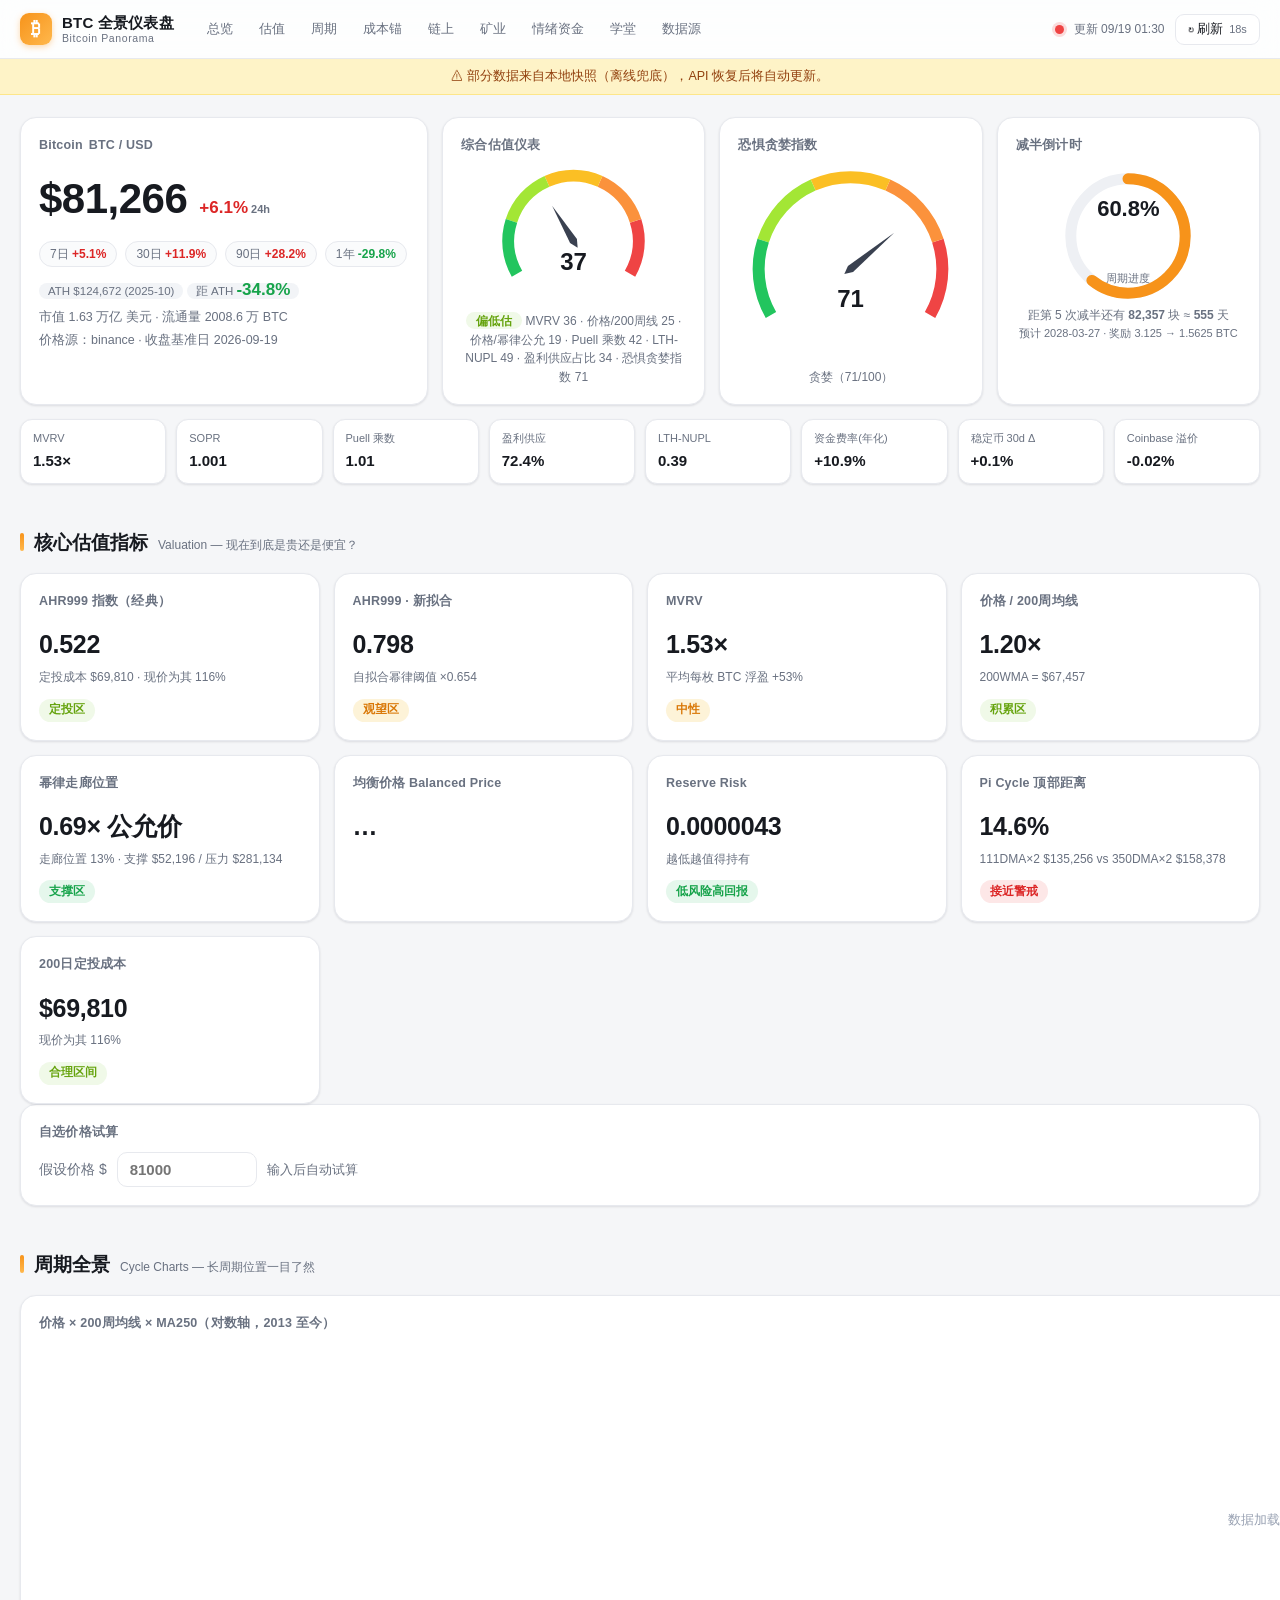
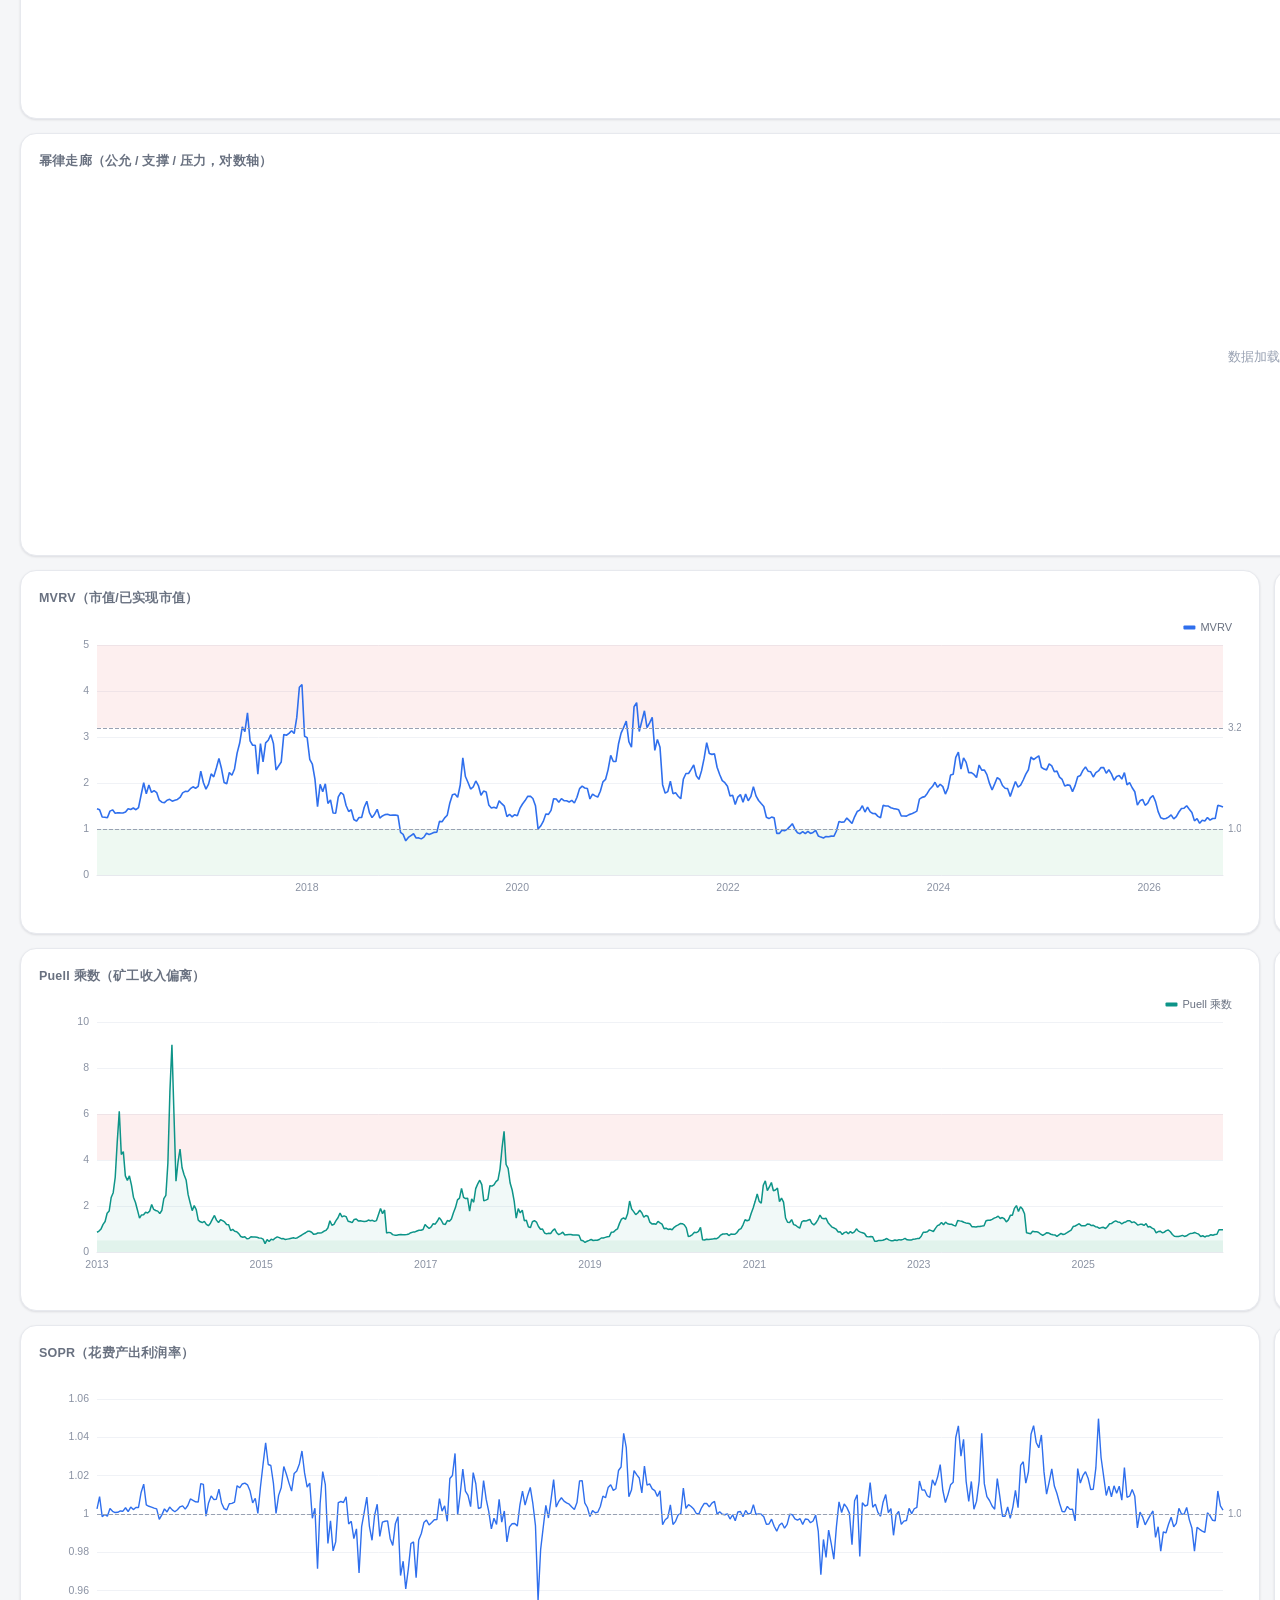
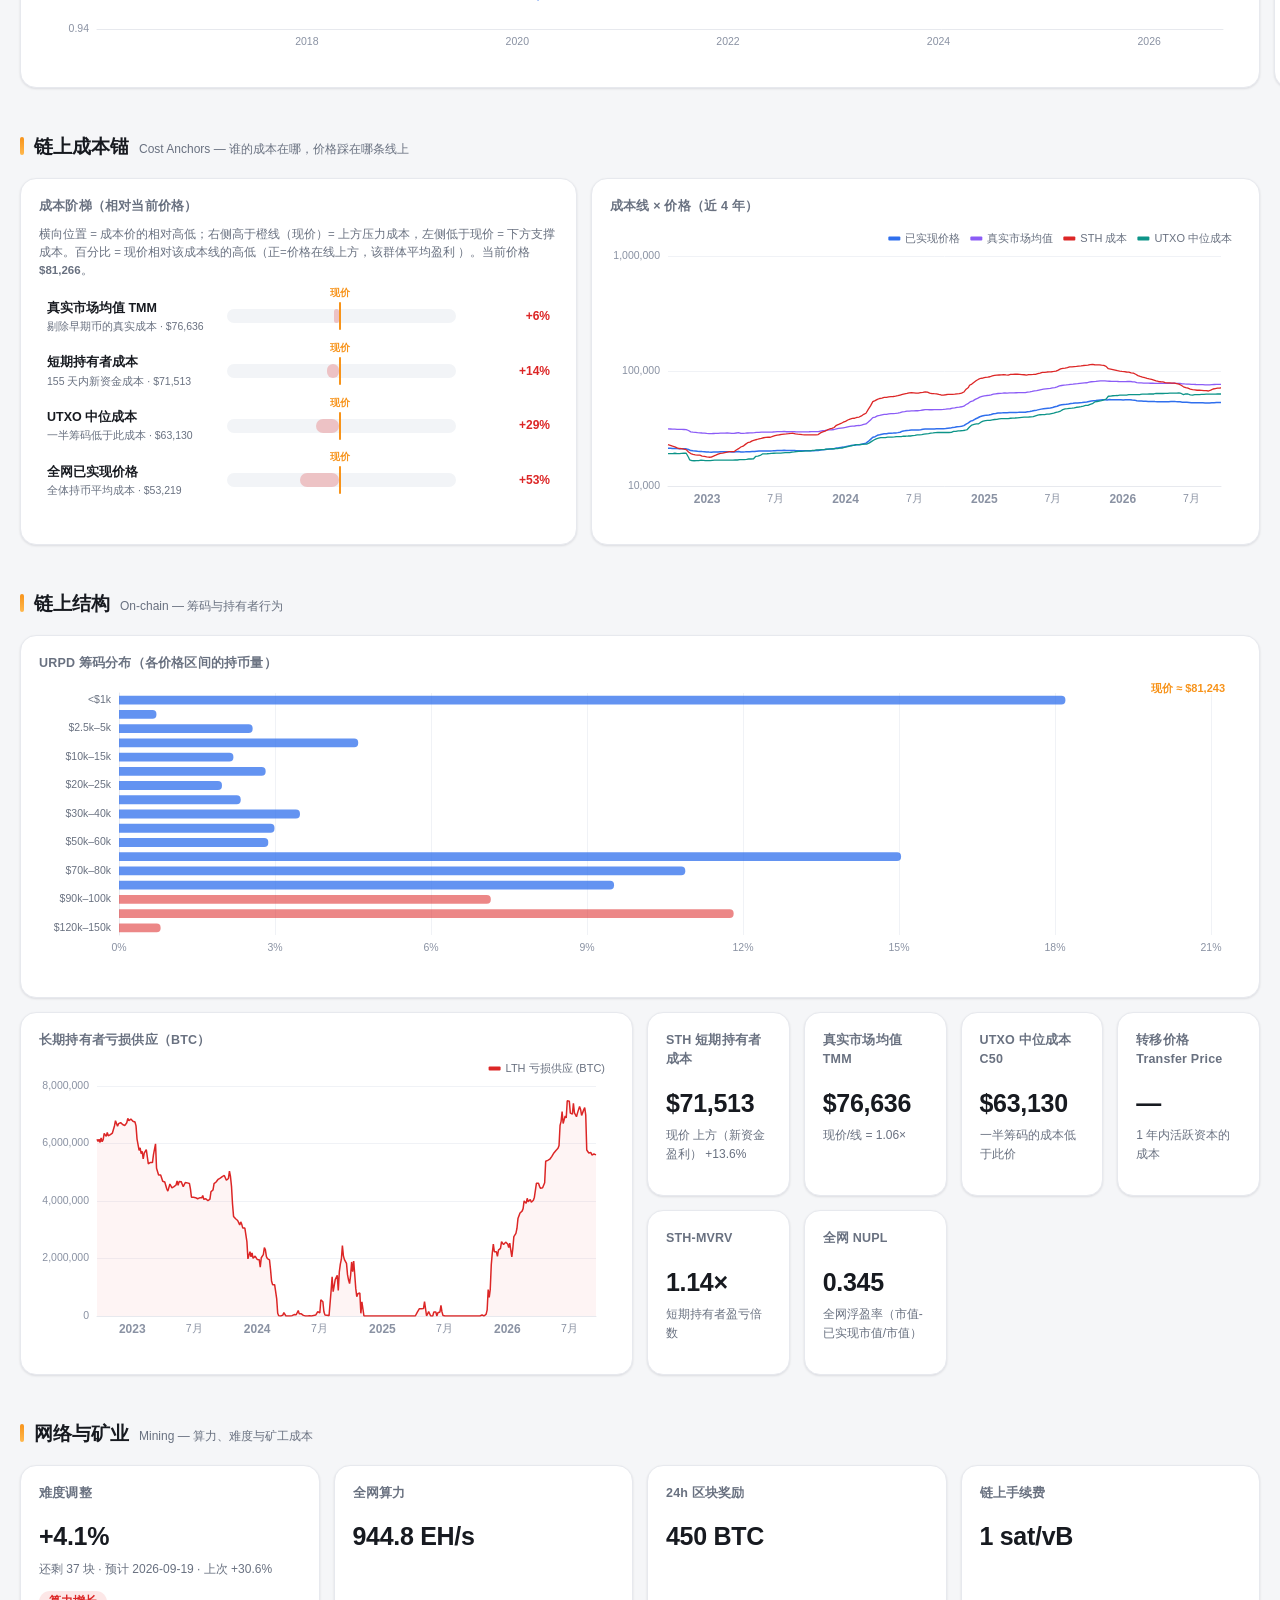
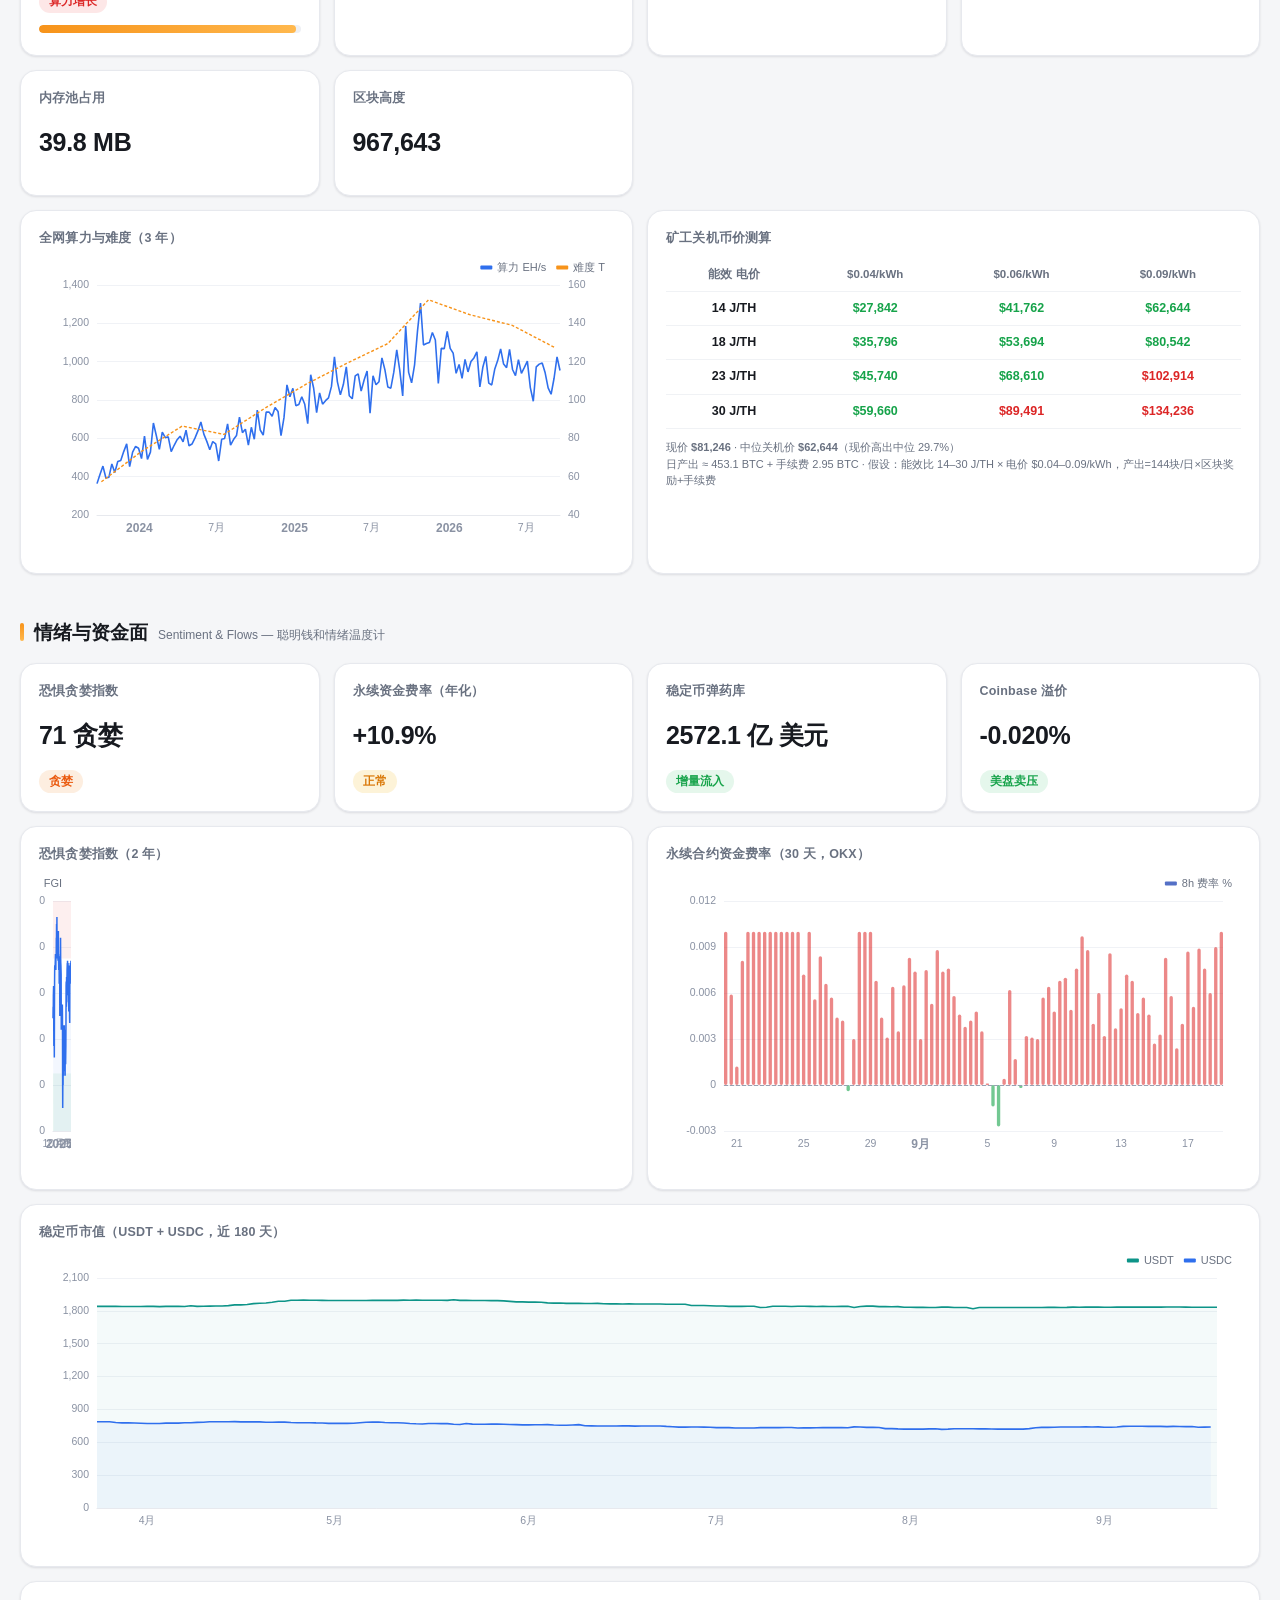
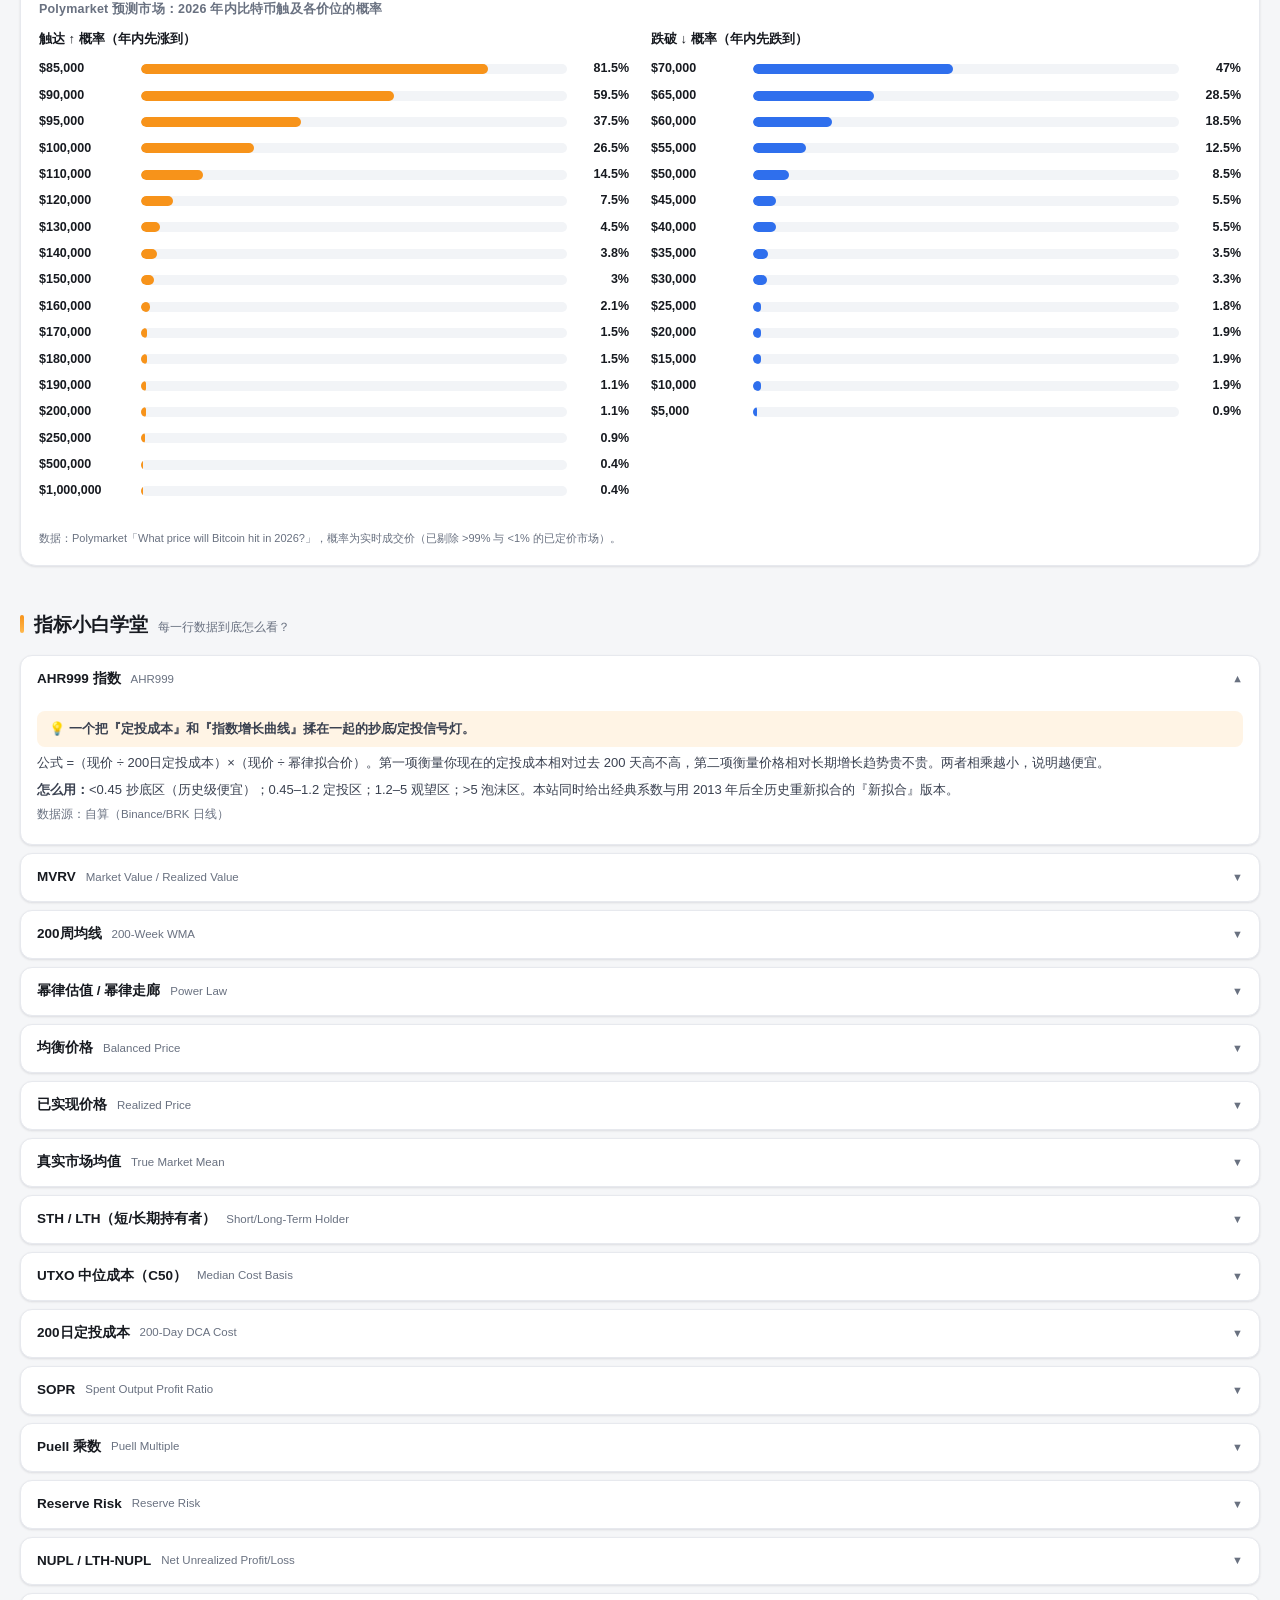
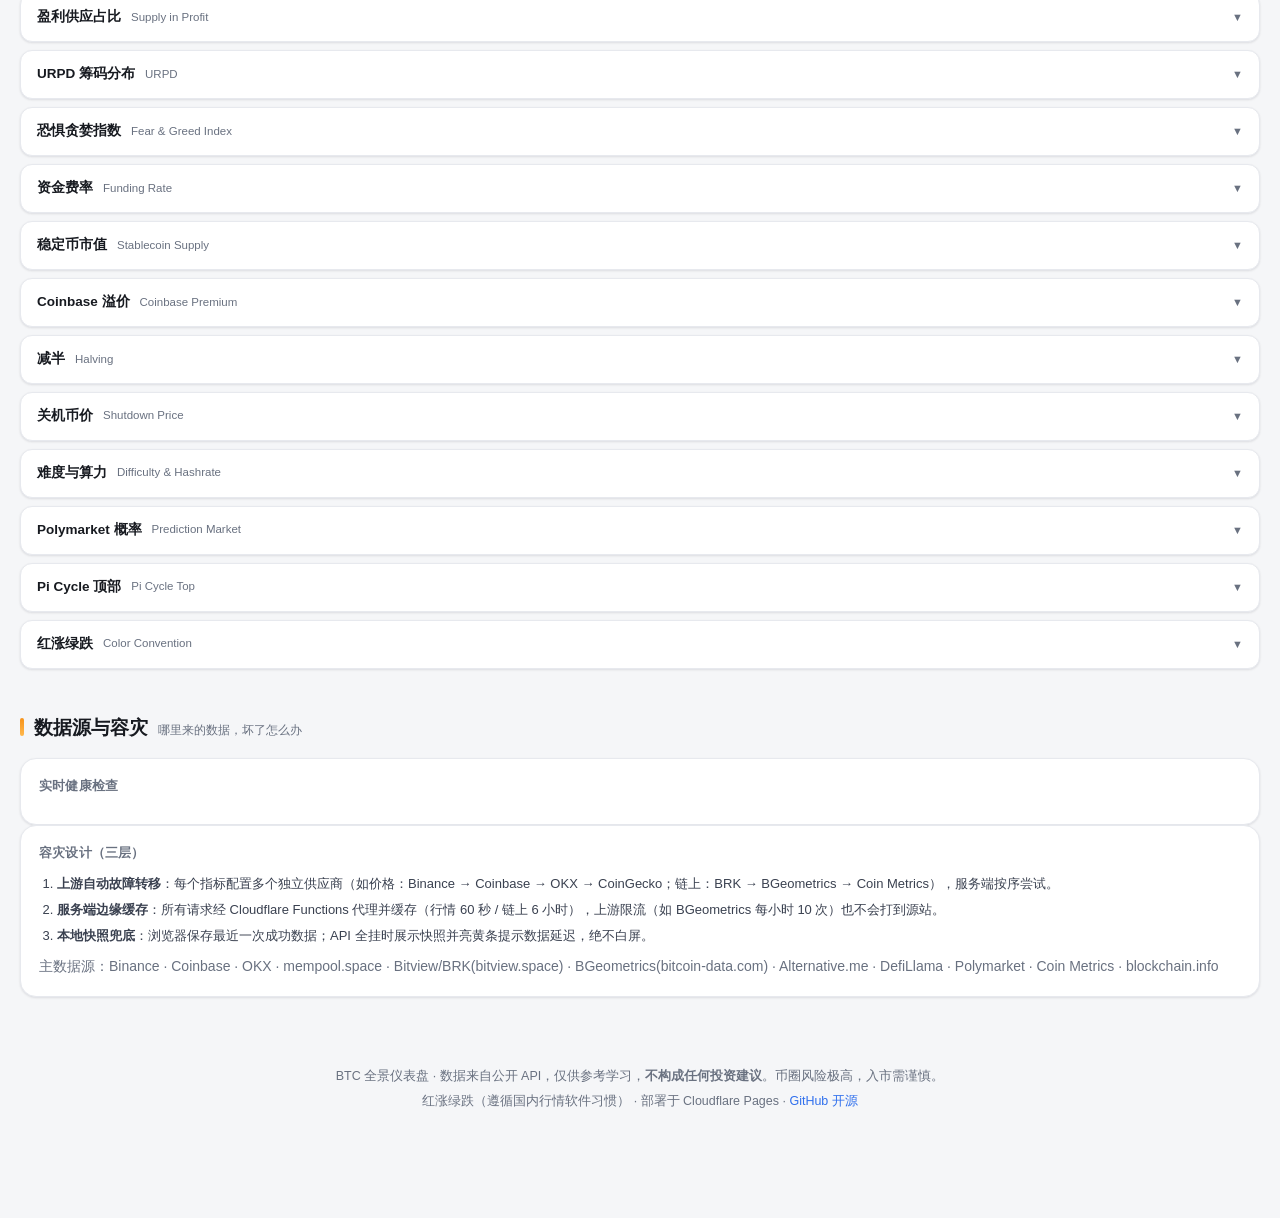
==== public/index.html @ bfbfef4e "BTC 全景仪表盘 v1.0：多维度比特币投资仪表盘 - 数据源: Binance/Coinbase/OKX/mempool.space/Bitview(BRK)/BGeometrics/Altern" ====
<!DOCTYPE html>
<html lang="zh-CN">
<head>
<meta charset="UTF-8" />
<meta name="viewport" content="width=device-width, initial-scale=1.0" />
<title>BTC 全景仪表盘 · Bitcoin Panorama</title>
<meta name="description" content="多维度比特币投资仪表盘：AHR999、MVRV、200周均线、幂律走廊、均衡价格、链上成本、矿业、情绪与资金面，全部指标附小白解读。" />
<link rel="icon" href="favicon.svg" type="image/svg+xml" />
<link rel="stylesheet" href="assets/style.css" />
<script src="vendor/echarts.min.js"></script>
</head>
<body>
<nav class="nav">
  <div class="nav-inner">
    <a class="brand" href="#overview">
      <span class="brand-logo">₿</span>
      <span class="brand-name">BTC 全景仪表盘<small>Bitcoin Panorama</small></span>
    </a>
    <div class="nav-links">
      <a href="#overview">总览</a><a href="#valuation">估值</a><a href="#cycle">周期</a><a href="#cost">成本锚</a><a href="#onchain">链上</a><a href="#mining">矿业</a><a href="#sentiment">情绪资金</a><a href="#learn">学堂</a><a href="#sources">数据源</a>
    </div>
    <div class="nav-right">
      <span id="healthDot" class="health-dot" title="数据源健康"></span>
      <span id="updatedAt" class="updated">…</span>
      <button id="refreshBtn" class="btn-refresh" title="手动刷新全部数据">↻ 刷新<span id="refreshIn"></span></button>
    </div>
  </div>
</nav>

<div id="staleBanner" class="stale-banner" hidden>⚠ 部分数据来自本地快照（离线兜底），API 恢复后将自动更新。</div>

<main class="container">

  <!-- ═══════════ 总览 ═══════════ -->
  <section id="overview">
    <div class="hero">
      <div class="card price-card">
        <div class="label">Bitcoin <span class="muted">BTC / USD</span> <i class="tip" data-tip="多交易所聚合的比特币美元价格。主源 Binance 公共行情，备源 Coinbase / OKX；若全部失败则回退到最近日线收盘价。"></i></div>
        <div class="price-row"><span id="price" class="price-big skl-block">—</span><span id="chg24" class="chg skl-block">—</span></div>
        <div id="chgRow" class="chg-row"></div>
        <div id="athRow" class="sub-row"></div>
        <div id="mcapRow" class="sub-row muted"></div>
        <div id="priceSrcRow" class="sub-row muted"></div>
      </div>
      <div class="card gauge-card">
        <div class="label">综合估值仪表 <i class="tip" data-tip="把 MVRV、价格/200周线、幂律位置、Puell、LTH-NUPL、盈利供应占比、恐惧贪婪七个维度按权重折算成 0–100 分：分数越低越接近历史底部区，越高越接近顶部区。仅供参考，非投资建议。"></i></div>
        <div id="gaugeComp" class="chart gauge"></div>
        <div id="gaugeCompSub" class="gauge-sub"></div>
      </div>
      <div class="card gauge-card">
        <div class="label">恐惧贪婪指数 <i class="tip" data-tip="Alternative.me 综合波动率、社交与占比数据得出的市场情绪：0 极度恐惧，100 极度贪婪。『别人恐惧我贪婪』——极端恐惧常是长期买点，极端贪婪需警惕。"></i></div>
        <div id="gaugeFgi" class="chart gauge"></div>
        <div id="gaugeFgiSub" class="gauge-sub"></div>
      </div>
      <div class="card gauge-card">
        <div class="label">减半倒计时 <i class="tip" data-tip="大约每 21 万个区块（约 4 年），矿工区块奖励减半。历史上减半后 12–18 个月常出现周期高点。进度按当前区块高度 / 下一减半高度计算。"></i></div>
        <div class="halving">
          <svg viewBox="0 0 120 120" class="ring"><circle cx="60" cy="60" r="52" class="ring-bg"/><circle id="ringFg" cx="60" cy="60" r="52" class="ring-fg"/></svg>
          <div class="halving-center"><div id="halvingPct" class="halving-pct">—</div><div class="muted" style="font-size:11px">周期进度</div></div>
        </div>
        <div id="halvingSub" class="gauge-sub"></div>
      </div>
    </div>
    <div id="quickStrip" class="quick-strip"></div>
  </section>

  <!-- ═══════════ 估值 ═══════════ -->
  <section id="valuation">
    <h2><span class="bar"></span>核心估值指标 <small>Valuation — 现在到底是贵还是便宜？</small></h2>
    <div id="valGrid" class="card-grid"></div>
    <div class="card try-card">
      <div class="label">自选价格试算 <i class="tip" data-tip="输入一个你关心的价格（比如你的目标买入价），立刻看到该价格下各估值指标的位置。"></i></div>
      <div class="try-row">
        <span class="muted">假设价格 $</span><input id="tryPrice" type="number" min="1000" step="100" placeholder="81000" />
        <span id="tryOut" class="try-out muted">输入后自动试算</span>
      </div>
    </div>
  </section>

  <!-- ═══════════ 周期图表 ═══════════ -->
  <section id="cycle">
    <h2><span class="bar"></span>周期全景 <small>Cycle Charts — 长周期位置一目了然</small></h2>
    <div class="chart-grid">
      <div class="card chart-card wide"><div class="label">价格 × 200周均线 × MA250（对数轴，2013 至今）<i class="tip" data-tip="对数坐标展示十几年价格。200周加权均线（橙）是历史上从未被长期跌破的『生命线』，长期跌破多为史诗级底部；MA250（蓝）为一年的平均成本。背景色块为减半周期。"></i></div><div id="c_main" class="chart tall" data-chart="main"></div></div>
      <div class="card chart-card wide"><div class="label">幂律走廊（公允 / 支撑 / 压力，对数轴）<i class="tip" data-tip="把历史价格对『创世以来天数』做对数回归，得到一条长期公允增长线（蓝），±残差分位形成走廊：下轨（绿）为历史强支撑区，上轨（红）为过热区。价格贴下轨≈捡筹码，冲上轨≈情绪过热。"></i></div><div id="c_pl" class="chart tall" data-chart="pl"></div></div>
      <div class="card chart-card"><div class="label">MVRV（市值/已实现市值）<i class="tip" data-tip="全体持币的账面总盈利倍数。<1 全市场平均亏损（历史大底）；1.5–2.5 常态区；>3.5–4 历史大顶。"></i></div><div id="c_mvrv" class="chart" data-chart="mvrv"></div></div>
      <div class="card chart-card"><div class="label">NUPL 与 LTH-NUPL<i class="tip" data-tip="未实现盈利率：全网（蓝）与长期持有者（橙）的浮盈比例。长期持有者 NUPL >0.75 是历史顶部特征，<0 是底部特征。"></i></div><div id="c_nupl" class="chart" data-chart="nupl"></div></div>
      <div class="card chart-card"><div class="label">Puell 乘数（矿工收入偏离）<i class="tip" data-tip="矿工日收入相对一年均值的高低。<0.5 矿工收入枯竭，常伴随投降式抛售的底部；>4 矿工日进斗金，常在周期顶部附近。"></i></div><div id="c_puell" class="chart" data-chart="puell"></div></div>
      <div class="card chart-card"><div class="label">Reserve Risk（持币风险回报）<i class="tip" data-tip="衡量长期持有者『舍得卖』的程度：蓝线越低，说明大家越惜售，持币的机会成本回报越高（ accumulate 区）；越高说明筹码在派发。"></i></div><div id="c_rr" class="chart" data-chart="rr"></div></div>
      <div class="card chart-card"><div class="label">SOPR（花费产出利润率）<i class="tip" data-tip="当天花出去的币，平均是赚还是卖亏了？>1 获利了结正常；持续 <1 说明在亏损割肉，常见于底部区域。"></i></div><div id="c_sopr" class="chart" data-chart="sopr"></div></div>
      <div class="card chart-card"><div class="label">盈利供应占比（%）<i class="tip" data-tip="当前价格下处于盈利状态的筹码占比。<50% 满街套牢盘（底部区），>95% 几乎人人赚钱（顶部区）。"></i></div><div id="c_sip" class="chart" data-chart="sip"></div></div>
    </div>
  </section>

  <!-- ═══════════ 成本锚 ═══════════ -->
  <section id="cost">
    <h2><span class="bar"></span>链上成本锚 <small>Cost Anchors — 谁的成本在哪，价格踩在哪条线上</small></h2>
    <div class="cost-layout">
      <div class="card">
        <div class="label">成本阶梯（相对当前价格）<i class="tip" data-tip="把各类『链上平均成本』从高到低排列，并标注当前价格相对它的位置。价格在一条成本线上方=该群体平均盈利，下方=平均被套。"></i></div>
        <div id="costLadder" class="ladder"></div>
      </div>
      <div class="card">
        <div class="label">成本线 × 价格（近 4 年）<i class="tip" data-tip="已实现价格（全网平均成本）、真实市场均值（剔除早期零成本币的更真实成本）、短期持有者成本（新资金的平均入场价）、UTXO 中位成本（一半筹码的成本低于它）。价格跌破这些线的历史位置，往往是强支撑。"></i></div>
        <div id="c_cost" class="chart" data-chart="cost"></div>
      </div>
    </div>
  </section>

  <!-- ═══════════ 链上 ═══════════ -->
  <section id="onchain">
    <h2><span class="bar"></span>链上结构 <small>On-chain — 筹码与持有者行为</small></h2>
    <div class="chart-grid">
      <div class="card chart-card wide"><div class="label">URPD 筹码分布（各价格区间的持币量）<i class="tip" data-tip="把全网 UTXO 按买入成本分桶：柱子越高，代表在那个价格区间买入的币越多。当前价格线下方的密集柱=支撑『筹码底』，上方密集柱=解套抛压区。橙线为当前价格。"></i></div><div id="c_urpd" class="chart" data-chart="urpd"></div></div>
      <div class="card chart-card"><div class="label">长期持有者亏损供应（BTC）<i class="tip" data-tip="持有超过 155 天的币中处于亏损的数量。长期持有者是市场最坚定的力量，当连他们都大面积亏损（飙升）时，历史上几乎都是底部区。"></i></div><div id="c_lthloss" class="chart" data-chart="lthloss"></div></div>
      <div id="onchainCards" class="card-grid"></div>
    </div>
  </section>

  <!-- ═══════════ 矿业 ═══════════ -->
  <section id="mining">
    <h2><span class="bar"></span>网络与矿业 <small>Mining — 算力、难度与矿工成本</small></h2>
    <div id="miningCards" class="card-grid"></div>
    <div class="chart-grid">
      <div class="card chart-card"><div class="label">全网算力与难度（3 年）<i class="tip" data-tip="算力（蓝）=全网每秒哈希次数，代表矿工投入的机器规模；难度（橙）自动调节出块速度。两者长期向上=矿工对未来的信心投票。"></i></div><div id="c_hash" class="chart" data-chart="hash"></div></div>
      <div class="card">
        <div class="label">矿工关机币价测算 <i class="tip" data-tip="按『能效比 × 电价』组合估算：币价低于该值时该类矿机挖矿亏本，会关机。表中价低于现价的场景仍在开机。注意这是简化模型，未含托管费与折旧。"></i></div>
        <div id="shutdownBox" class="shutdown"></div>
      </div>
    </div>
  </section>

  <!-- ═══════════ 情绪资金 ═══════════ -->
  <section id="sentiment">
    <h2><span class="bar"></span>情绪与资金面 <small>Sentiment & Flows — 聪明钱和情绪温度计</small></h2>
    <div id="sentCards" class="card-grid"></div>
    <div class="chart-grid">
      <div class="card chart-card"><div class="label">恐惧贪婪指数（2 年）<i class="tip" data-tip="情绪的长期摆动。绿色区（<25 极度恐惧）与红色区（>75 极度贪婪）常与阶段性底/顶重合。"></i></div><div id="c_fgi" class="chart" data-chart="fgi"></div></div>
      <div class="card chart-card"><div class="label">永续合约资金费率（30 天，OKX）<i class="tip" data-tip="永续合约多空双方每 8 小时互付的费用。持续为正且偏高=多头拥挤、杠杆过热；为负=空头拥挤，轧空风险。年化 = 费率 × 3 × 365。"></i></div><div id="c_funding" class="chart" data-chart="funding"></div></div>
      <div class="card chart-card wide"><div class="label">稳定币市值（USDT + USDC，近 180 天）<i class="tip" data-tip="场外『子弹』的总量。稳定币市值持续增长=新资金流入加密市场；停滞/下降=增量枯竭。30 天变化是最直观的弹药指标。"></i></div><div id="c_stables" class="chart" data-chart="stables"></div></div>
      <div class="card wide"><div class="label">Polymarket 预测市场：2026 年内比特币触及各价位的概率 <i class="tip" data-tip="真金白银押注出来的概率（结算于 Binance 价格）。比多数分析师嘴上的预测更『诚实』。"></i></div><div id="pmBox" class="pm-box"></div></div>
    </div>
  </section>

  <!-- ═══════════ 小白学堂 ═══════════ -->
  <section id="learn">
    <h2><span class="bar"></span>指标小白学堂 <small>每一行数据到底怎么看？</small></h2>
    <div id="glossary" class="glossary"></div>
  </section>

  <!-- ═══════════ 数据源 ═══════════ -->
  <section id="sources">
    <h2><span class="bar"></span>数据源与容灾 <small>哪里来的数据，坏了怎么办</small></h2>
    <div class="card">
      <div class="label">实时健康检查 <i class="tip" data-tip="对本仪表盘用到的全部上游做并发探测（8 秒超时）。一级源影响核心数字，二级源影响辅助模块；任何一个挂了都会自动切换备源。"></i></div>
      <div id="healthTable" class="health-table"></div>
    </div>
    <div class="card source-notes">
      <div class="label">容灾设计（三层）</div>
      <ol class="notes">
        <li><b>上游自动故障转移</b>：每个指标配置多个独立供应商（如价格：Binance → Coinbase → OKX → CoinGecko；链上：BRK → BGeometrics → Coin Metrics），服务端按序尝试。</li>
        <li><b>服务端边缘缓存</b>：所有请求经 Cloudflare Functions 代理并缓存（行情 60 秒 / 链上 6 小时），上游限流（如 BGeometrics 每小时 10 次）也不会打到源站。</li>
        <li><b>本地快照兜底</b>：浏览器保存最近一次成功数据；API 全挂时展示快照并亮黄条提示数据延迟，绝不白屏。</li>
      </ol>
      <div class="muted" style="margin-top:10px">主数据源：Binance · Coinbase · OKX · mempool.space · Bitview/BRK(bitview.space) · BGeometrics(bitcoin-data.com) · Alternative.me · DefiLlama · Polymarket · Coin Metrics · blockchain.info</div>
    </div>
  </section>

  <footer class="footer">
    <div>BTC 全景仪表盘 · 数据来自公开 API，仅供参考学习，<b>不构成任何投资建议</b>。币圈风险极高，入市需谨慎。</div>
    <div class="muted">红涨绿跌（遵循国内行情软件习惯） · 部署于 Cloudflare Pages · <a href="https://github.com/lovexw/btc-dashboard" target="_blank" rel="noopener">GitHub 开源</a></div>
  </footer>
</main>

<script type="module" src="assets/app.js"></script>
</body>
</html>
---- public/assets/style.css ----
/* ═══════════ BTC 全景仪表盘 · 浅色现代设计系统 ═══════════ */
:root {
  --bg: #f5f6f8;
  --card: #ffffff;
  --border: #e7e9ee;
  --text: #171a20;
  --muted: #697180;
  --brand: #f7931a;
  --brand-soft: #fff4e5;
  --blue: #2f6fed;
  --blue-soft: #eaf1fe;
  --up: #dc2626;   /* 红涨 */
  --down: #16a34a; /* 绿跌 */
  --z1: #16a34a; --z1bg: #e5f7ec;
  --z2: #65a30d; --z2bg: #f0f9e8;
  --z3: #d97706; --z3bg: #fdf3d8;
  --z4: #ea580c; --z4bg: #fdeee0;
  --z5: #dc2626; --z5bg: #fde7e7;
  --shadow: 0 1px 2px rgba(16, 24, 40, .05), 0 1px 3px rgba(16, 24, 40, .06);
  --shadow-lg: 0 4px 10px rgba(16, 24, 40, .08), 0 2px 4px rgba(16, 24, 40, .05);
  --radius: 16px;
}
* { box-sizing: border-box; margin: 0; padding: 0; }
html { scroll-behavior: smooth; scroll-padding-top: 72px; }
body {
  background: var(--bg);
  color: var(--text);
  font-family: -apple-system, BlinkMacSystemFont, "SF Pro Text", "Segoe UI", "PingFang SC", "Hiragino Sans GB", "Microsoft YaHei", sans-serif;
  font-size: 14px;
  line-height: 1.55;
  -webkit-font-smoothing: antialiased;
}
.num, .price-big, .chg, .badge, .pill, td, .gauge-sub { font-variant-numeric: tabular-nums; }
a { color: var(--blue); text-decoration: none; }
a:hover { text-decoration: underline; }
.muted { color: var(--muted); }

/* ── 导航 ── */
.nav { position: sticky; top: 0; z-index: 100; background: rgba(255,255,255,.82); backdrop-filter: blur(14px); -webkit-backdrop-filter: blur(14px); border-bottom: 1px solid var(--border); }
.nav-inner { max-width: 1280px; margin: 0 auto; padding: 0 20px; height: 58px; display: flex; align-items: center; gap: 22px; }
.brand { display: flex; align-items: center; gap: 10px; color: var(--text); }
.brand:hover { text-decoration: none; }
.brand-logo { width: 32px; height: 32px; border-radius: 9px; background: linear-gradient(135deg, #f7931a, #ffb84d); color: #fff; font-size: 19px; font-weight: 700; display: grid; place-items: center; box-shadow: 0 2px 6px rgba(247,147,26,.35); }
.brand-name { font-weight: 700; font-size: 15px; letter-spacing: .2px; display: flex; flex-direction: column; line-height: 1.15; }
.brand-name small { font-weight: 500; font-size: 10.5px; color: var(--muted); letter-spacing: .6px; }
.nav-links { display: flex; gap: 4px; flex: 1; overflow-x: auto; scrollbar-width: none; }
.nav-links::-webkit-scrollbar { display: none; }
.nav-links a { color: var(--muted); padding: 6px 11px; border-radius: 8px; font-size: 13px; white-space: nowrap; transition: all .15s; }
.nav-links a:hover { color: var(--text); background: #eef0f4; text-decoration: none; }
.nav-right { display: flex; align-items: center; gap: 10px; }
.health-dot { width: 9px; height: 9px; border-radius: 50%; background: #cbd2dc; box-shadow: 0 0 0 3px rgba(203,210,220,.25); transition: all .3s; }
.health-dot.ok { background: #22c55e; box-shadow: 0 0 0 3px rgba(34,197,94,.18); }
.health-dot.warn { background: #f59e0b; box-shadow: 0 0 0 3px rgba(245,158,11,.18); }
.health-dot.bad { background: #ef4444; box-shadow: 0 0 0 3px rgba(239,68,68,.18); }
.updated { font-size: 12px; color: var(--muted); white-space: nowrap; }
.btn-refresh { border: 1px solid var(--border); background: #fff; color: var(--text); border-radius: 9px; padding: 6px 12px; font-size: 12.5px; cursor: pointer; transition: all .15s; display: flex; align-items: center; gap: 6px; }
.btn-refresh:hover { border-color: var(--brand); color: var(--brand); box-shadow: 0 2px 8px rgba(247,147,26,.15); }
.btn-refresh.spin { pointer-events: none; }
.btn-refresh.spin::before { content: "◌"; display: inline-block; animation: rot 1s linear infinite; }
@keyframes rot { to { transform: rotate(360deg); } }
#refreshIn { color: var(--muted); font-size: 11px; min-width: 18px; }

/* ── 布局 ── */
.container { max-width: 1280px; margin: 0 auto; padding: 22px 20px 40px; }
section { margin-bottom: 44px; }
h2 { font-size: 19px; font-weight: 700; display: flex; align-items: baseline; gap: 10px; margin-bottom: 16px; }
h2 .bar { width: 4px; height: 18px; border-radius: 2px; background: linear-gradient(180deg, var(--brand), #ffb84d); transform: translateY(2px); }
h2 small { font-size: 12px; font-weight: 500; color: var(--muted); }

.card { background: var(--card); border: 1px solid var(--border); border-radius: var(--radius); padding: 18px; box-shadow: var(--shadow); transition: box-shadow .18s, transform .18s; }
.card:hover { box-shadow: var(--shadow-lg); }
.card .label { font-size: 12.5px; font-weight: 600; color: var(--muted); display: flex; align-items: center; gap: 6px; margin-bottom: 10px; letter-spacing: .2px; }

/* ── Hero ── */
.hero { display: grid; grid-template-columns: 1.55fr 1fr 1fr 1fr; gap: 14px; }
.price-card .price-row { display: flex; align-items: baseline; gap: 12px; flex-wrap: wrap; margin: 2px 0 10px; }
.price-big { font-size: 42px; font-weight: 800; letter-spacing: -.5px; }
.chg { font-size: 17px; font-weight: 700; }
.chg.up { color: var(--up); } .chg.down { color: var(--down); }
.chg-row { display: flex; gap: 8px; flex-wrap: wrap; margin-bottom: 10px; }
.chip { font-size: 12px; border: 1px solid var(--border); background: #fafbfc; border-radius: 999px; padding: 3px 10px; color: var(--muted); }
.chip b { font-weight: 700; }
.chip b.up { color: var(--up); } .chip b.down { color: var(--down); }
.sub-row { font-size: 12.5px; color: var(--muted); margin-top: 4px; }
.gauge-card { display: flex; flex-direction: column; }
.chart.gauge { flex: 1; min-height: 150px; }
.gauge-sub { text-align: center; font-size: 12px; color: var(--muted); margin-top: -4px; }
.halving { position: relative; width: 132px; margin: 4px auto 2px; }
.halving .ring { width: 132px; height: 132px; transform: rotate(-90deg); }
.ring-bg { fill: none; stroke: #eef0f4; stroke-width: 10; }
.ring-fg { fill: none; stroke: var(--brand); stroke-width: 10; stroke-linecap: round; stroke-dasharray: 326.7; stroke-dashoffset: 326.7; transition: stroke-dashoffset 1s ease; }
.halving-center { position: absolute; inset: 0; display: grid; place-items: center; text-align: center; }
.halving-pct { font-size: 22px; font-weight: 800; }

/* ── 快捷条 ── */
.quick-strip { display: grid; grid-template-columns: repeat(8, 1fr); gap: 10px; margin-top: 14px; }
.qs { background: var(--card); border: 1px solid var(--border); border-radius: 12px; padding: 10px 12px; box-shadow: var(--shadow); transition: all .18s; }
.qs:hover { transform: translateY(-1px); box-shadow: var(--shadow-lg); }
.qs .k { font-size: 11px; color: var(--muted); white-space: nowrap; overflow: hidden; text-overflow: ellipsis; }
.qs .v { font-size: 15px; font-weight: 700; margin-top: 2px; white-space: nowrap; }
.qs .v.up { color: var(--up); } .qs .v.down { color: var(--down); }

/* ── 指标卡 ── */
.card-grid { display: grid; grid-template-columns: repeat(4, 1fr); gap: 14px; }
.val-card { display: flex; flex-direction: column; gap: 4px; }
.val-card .v { font-size: 25px; font-weight: 800; letter-spacing: -.3px; }
.val-card .s { font-size: 12px; color: var(--muted); }
.val-card .zone-row { margin-top: auto; padding-top: 8px; display: flex; gap: 6px; flex-wrap: wrap; }
.badge { font-size: 11.5px; font-weight: 700; border-radius: 999px; padding: 2.5px 10px; }
.badge.z1 { color: var(--z1); background: var(--z1bg); } .badge.z2 { color: var(--z2); background: var(--z2bg); }
.badge.z3 { color: var(--z3); background: var(--z3bg); } .badge.z4 { color: var(--z4); background: var(--z4bg); }
.badge.z5 { color: var(--z5); background: var(--z5bg); } .badge.z0 { color: var(--muted); background: #eef0f4; }
.badge.up { color: var(--up); background: var(--z5bg); } .badge.down { color: var(--down); background: var(--z1bg); }
.pill { font-size: 11.5px; color: var(--muted); background: #f2f4f7; border-radius: 999px; padding: 2px 9px; }

/* ── 提示气泡 ── */
.tip { cursor: help; font-style: normal; font-size: 12px; color: #b6bdcb; transition: color .15s; position: relative; display: inline-flex; border-radius: 50%; }
.tip:hover { color: var(--blue); }
.tip::after {
  content: attr(data-tip);
  position: absolute; left: 50%; bottom: calc(100% + 8px); transform: translateX(-50%) translateY(4px);
  width: 280px; background: #23262e; color: #f3f4f6; font-size: 12px; font-weight: 400; line-height: 1.6;
  padding: 10px 12px; border-radius: 10px; box-shadow: var(--shadow-lg);
  opacity: 0; visibility: hidden; transition: all .18s; z-index: 50; pointer-events: none; text-align: left;
}
.tip::before {
  content: ""; position: absolute; left: 50%; bottom: calc(100% + 2px); transform: translateX(-50%);
  border: 6px solid transparent; border-top-color: #23262e; opacity: 0; visibility: hidden; transition: all .18s; z-index: 51;
}
.tip:hover::after, .tip:focus::after, .tip:hover::before, .tip:focus::before { opacity: 1; visibility: visible; transform: translateX(-50%) translateY(0); }

/* ── 图表 ── */
.chart-grid { display: grid; grid-template-columns: 1fr 1fr; gap: 14px; margin-top: 14px; }
.chart-grid .wide { grid-column: span 2; }
.chart-card:first-child, .chart-grid > .card:first-child { margin-top: 0; }
.chart { height: 300px; }
.chart.tall { height: 360px; }
.chart-card .label { margin-bottom: 6px; }

/* ── 成本阶梯 ── */
.cost-layout { display: grid; grid-template-columns: 1fr 1.2fr; gap: 14px; }
.ladder { display: flex; flex-direction: column; gap: 7px; }
.ladder-row { display: grid; grid-template-columns: 170px 1fr 84px; align-items: center; gap: 10px; padding: 6px 8px; border-radius: 10px; transition: background .15s; }
.ladder-row:hover { background: #f7f8fa; }
.ladder-row .name { font-size: 12.5px; font-weight: 600; }
.ladder-row .name small { display: block; font-weight: 400; color: var(--muted); font-size: 10.5px; }
.ladder-bar { height: 14px; border-radius: 7px; position: relative; background: #f2f4f7; overflow: visible; }
.ladder-bar i { position: absolute; top: 0; bottom: 0; border-radius: 7px; transition: all .6s ease; }
.ladder-bar b.price-marker { position: absolute; top: -7px; bottom: -7px; width: 2px; background: var(--brand); border-radius: 1px; }
.ladder-bar b.price-marker::after { content: "现价"; position: absolute; top: -16px; left: 50%; transform: translateX(-50%); font-size: 9.5px; color: var(--brand); font-weight: 700; white-space: nowrap; }
.ladder-row .dist { font-size: 12px; font-weight: 700; text-align: right; }
.ladder-row .dist.up { color: var(--up); } .ladder-row .dist.down { color: var(--down); }

/* ── 矿业 ── */
.shutdown table { width: 100%; border-collapse: collapse; font-size: 12.5px; }
.shutdown th, .shutdown td { padding: 7px 8px; border-bottom: 1px solid #f0f2f5; text-align: center; }
.shutdown th { color: var(--muted); font-weight: 600; font-size: 11.5px; }
.shutdown td.on { color: var(--down); font-weight: 700; }
.shutdown td.off { color: var(--up); font-weight: 700; }
.shutdown .cap { margin-top: 10px; font-size: 11px; color: var(--muted); line-height: 1.5; }
.progress { height: 8px; border-radius: 4px; background: #eef0f4; overflow: hidden; margin: 6px 0 4px; }
.progress i { display: block; height: 100%; border-radius: 4px; background: linear-gradient(90deg, var(--brand), #ffb84d); transition: width .8s ease; }

/* ── Polymarket ── */
.pm-box { display: grid; grid-template-columns: 1fr 1fr; gap: 22px; margin-top: 4px; }
.pm-group h4 { font-size: 13px; margin-bottom: 10px; }
.pm-row { display: grid; grid-template-columns: 92px 1fr 52px; gap: 10px; align-items: center; margin-bottom: 7px; font-size: 12.5px; }
.pm-row .t { font-weight: 700; }
.pm-row .bar { height: 10px; background: #f2f4f7; border-radius: 5px; overflow: hidden; }
.pm-row .bar i { display: block; height: 100%; border-radius: 5px; transition: width .7s ease; }
.pm-row .p { font-weight: 800; text-align: right; }

/* ── 学堂 ── */
.glossary { display: flex; flex-direction: column; gap: 8px; }
.glossary details { background: var(--card); border: 1px solid var(--border); border-radius: 12px; padding: 0; overflow: hidden; box-shadow: var(--shadow); }
.glossary summary { cursor: pointer; padding: 13px 16px; font-weight: 600; font-size: 13.5px; list-style: none; display: flex; align-items: center; gap: 10px; user-select: none; }
.glossary summary::-webkit-details-marker { display: none; }
.glossary summary .chev { margin-left: auto; transition: transform .2s; color: var(--muted); font-size: 11px; }
.glossary details[open] summary .chev { transform: rotate(180deg); }
.glossary summary:hover { background: #fafbfc; }
.glossary .body { padding: 2px 16px 15px; font-size: 13px; color: #3a4150; }
.glossary .body p { margin: 6px 0; }
.glossary .one { background: var(--brand-soft); border-radius: 8px; padding: 8px 12px; font-weight: 600; }
.glossary .meta { font-size: 11.5px; color: var(--muted); margin-top: 8px; }
.glossary .meta b { color: var(--text); }

/* ── 数据源 ── */
.health-table table { width: 100%; border-collapse: collapse; font-size: 12.5px; }
.health-table th, .health-table td { padding: 8px 10px; border-bottom: 1px solid #f0f2f5; text-align: left; }
.health-table th { color: var(--muted); font-size: 11.5px; font-weight: 600; }
.status { display: inline-flex; align-items: center; gap: 6px; font-weight: 700; font-size: 12px; }
.status i { width: 8px; height: 8px; border-radius: 50%; }
.status.ok i { background: #22c55e; } .status.ok { color: #16a34a; }
.status.bad i { background: #ef4444; } .status.bad { color: #dc2626; }
.source-notes .notes { padding-left: 18px; display: flex; flex-direction: column; gap: 6px; font-size: 13px; color: #3a4150; }

/* ── 试算 ── */
.try-row { display: flex; align-items: center; gap: 10px; flex-wrap: wrap; }
.try-row input { border: 1px solid var(--border); border-radius: 10px; padding: 8px 12px; font-size: 15px; font-weight: 700; width: 140px; outline: none; transition: border .15s, box-shadow .15s; font-variant-numeric: tabular-nums; }
.try-row input:focus { border-color: var(--brand); box-shadow: 0 0 0 3px rgba(247,147,26,.15); }
.try-out { font-size: 12.5px; line-height: 1.6; }

/* ── 横幅/页脚 ── */
.stale-banner { background: #fef3c7; color: #92400e; border-bottom: 1px solid #fde68a; text-align: center; padding: 8px 16px; font-size: 12.5px; }
.footer { text-align: center; padding: 26px 0 8px; font-size: 12.5px; color: var(--muted); display: flex; flex-direction: column; gap: 6px; }

/* ── 骨架屏 ── */
.skl-block { display: inline-block; min-width: 120px; min-height: 1em; border-radius: 8px; background: linear-gradient(90deg, #eceef2 25%, #f6f7f9 45%, #eceef2 65%); background-size: 200% 100%; animation: shimmer 1.4s infinite; color: transparent; }
@keyframes shimmer { to { background-position: -200% 0; } }
.fade-in { animation: fadeIn .45s ease; }
@keyframes fadeIn { from { opacity: 0; transform: translateY(4px); } to { opacity: 1; transform: none; } }

/* ── 响应式 ── */
@media (max-width: 1080px) {
  .hero { grid-template-columns: 1fr 1fr; }
  .quick-strip { grid-template-columns: repeat(4, 1fr); }
  .card-grid { grid-template-columns: repeat(2, 1fr); }
  .cost-layout { grid-template-columns: 1fr; }
}
@media (max-width: 720px) {
  .nav-links { display: none; }
  .hero { grid-template-columns: 1fr; }
  .price-big { font-size: 34px; }
  .chart-grid { grid-template-columns: 1fr; }
  .chart-grid .wide { grid-column: span 1; }
  .quick-strip { grid-template-columns: repeat(2, 1fr); }
  .card-grid { grid-template-columns: 1fr; }
  .pm-box { grid-template-columns: 1fr; }
  .ladder-row { grid-template-columns: 118px 1fr 76px; }
  .container { padding: 16px 12px 32px; }
}
.btn-refresh { white-space: nowrap; }
.updated { white-space: nowrap; }
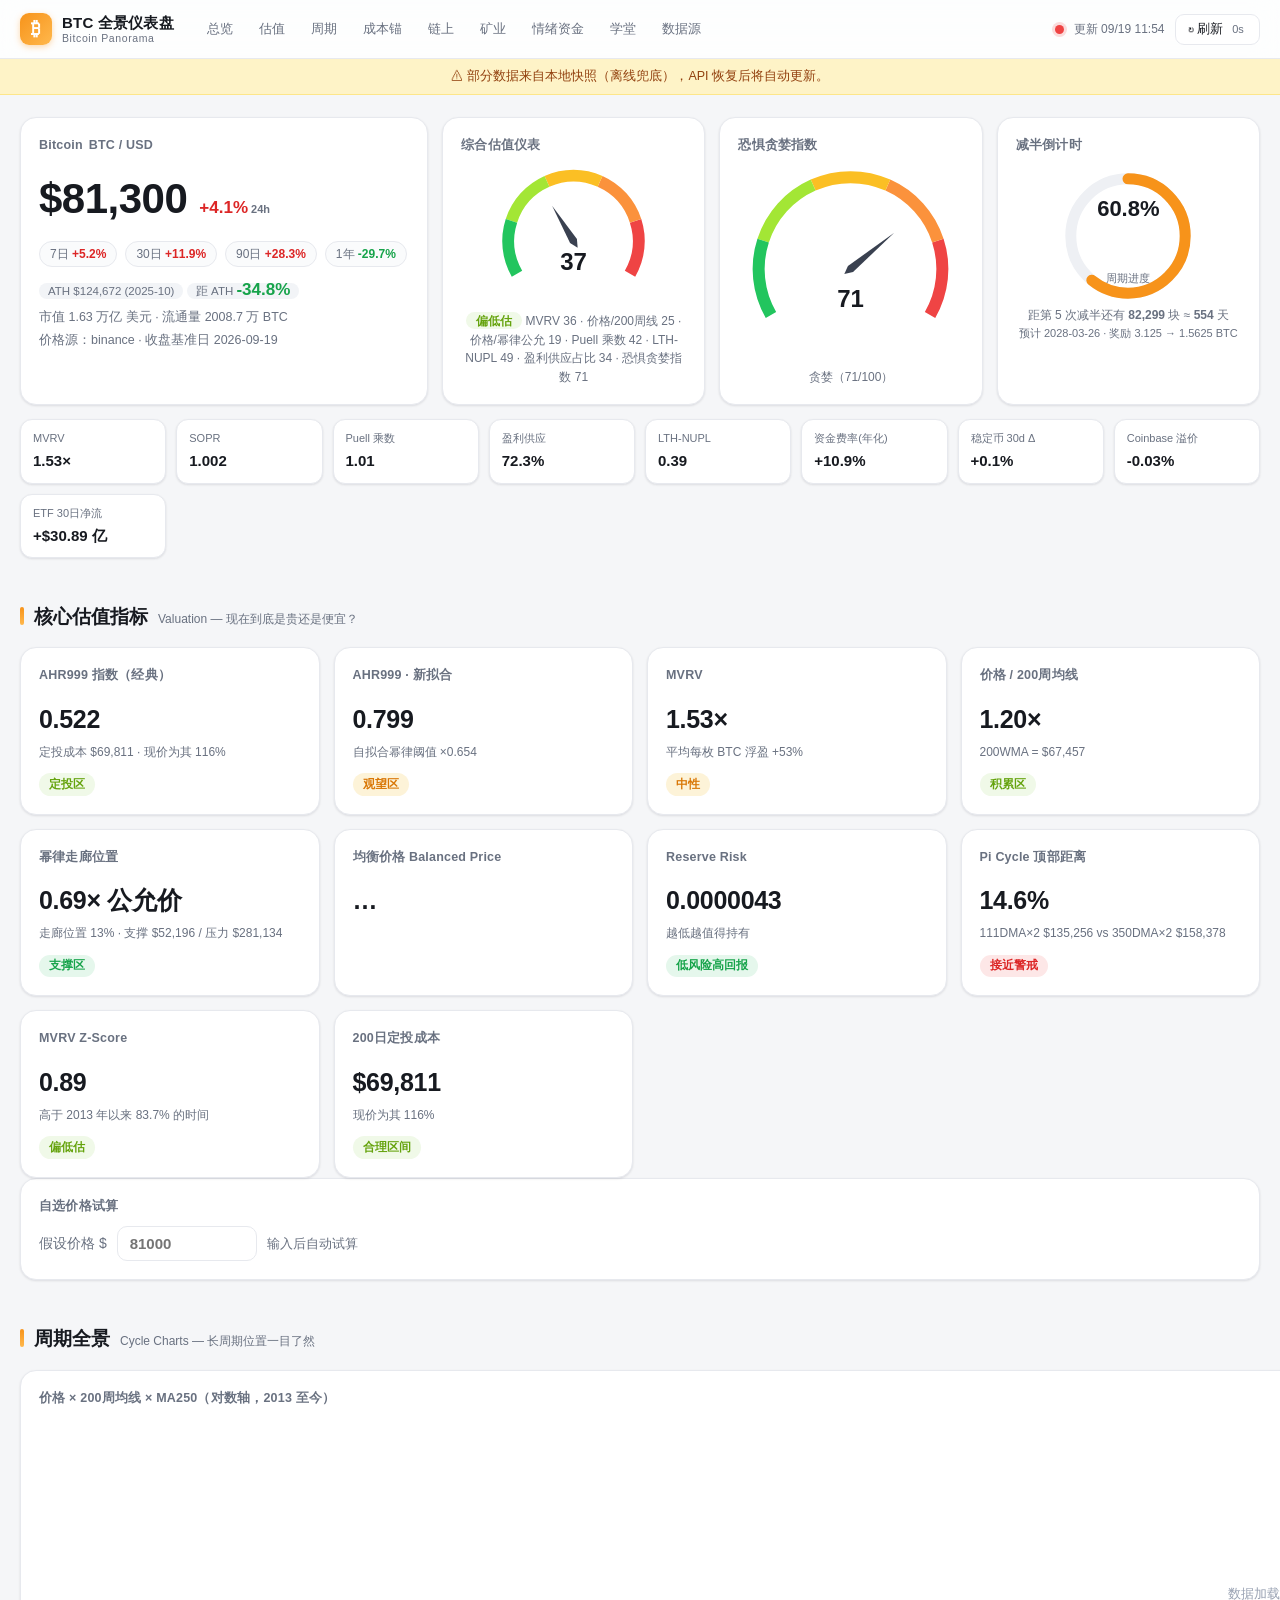
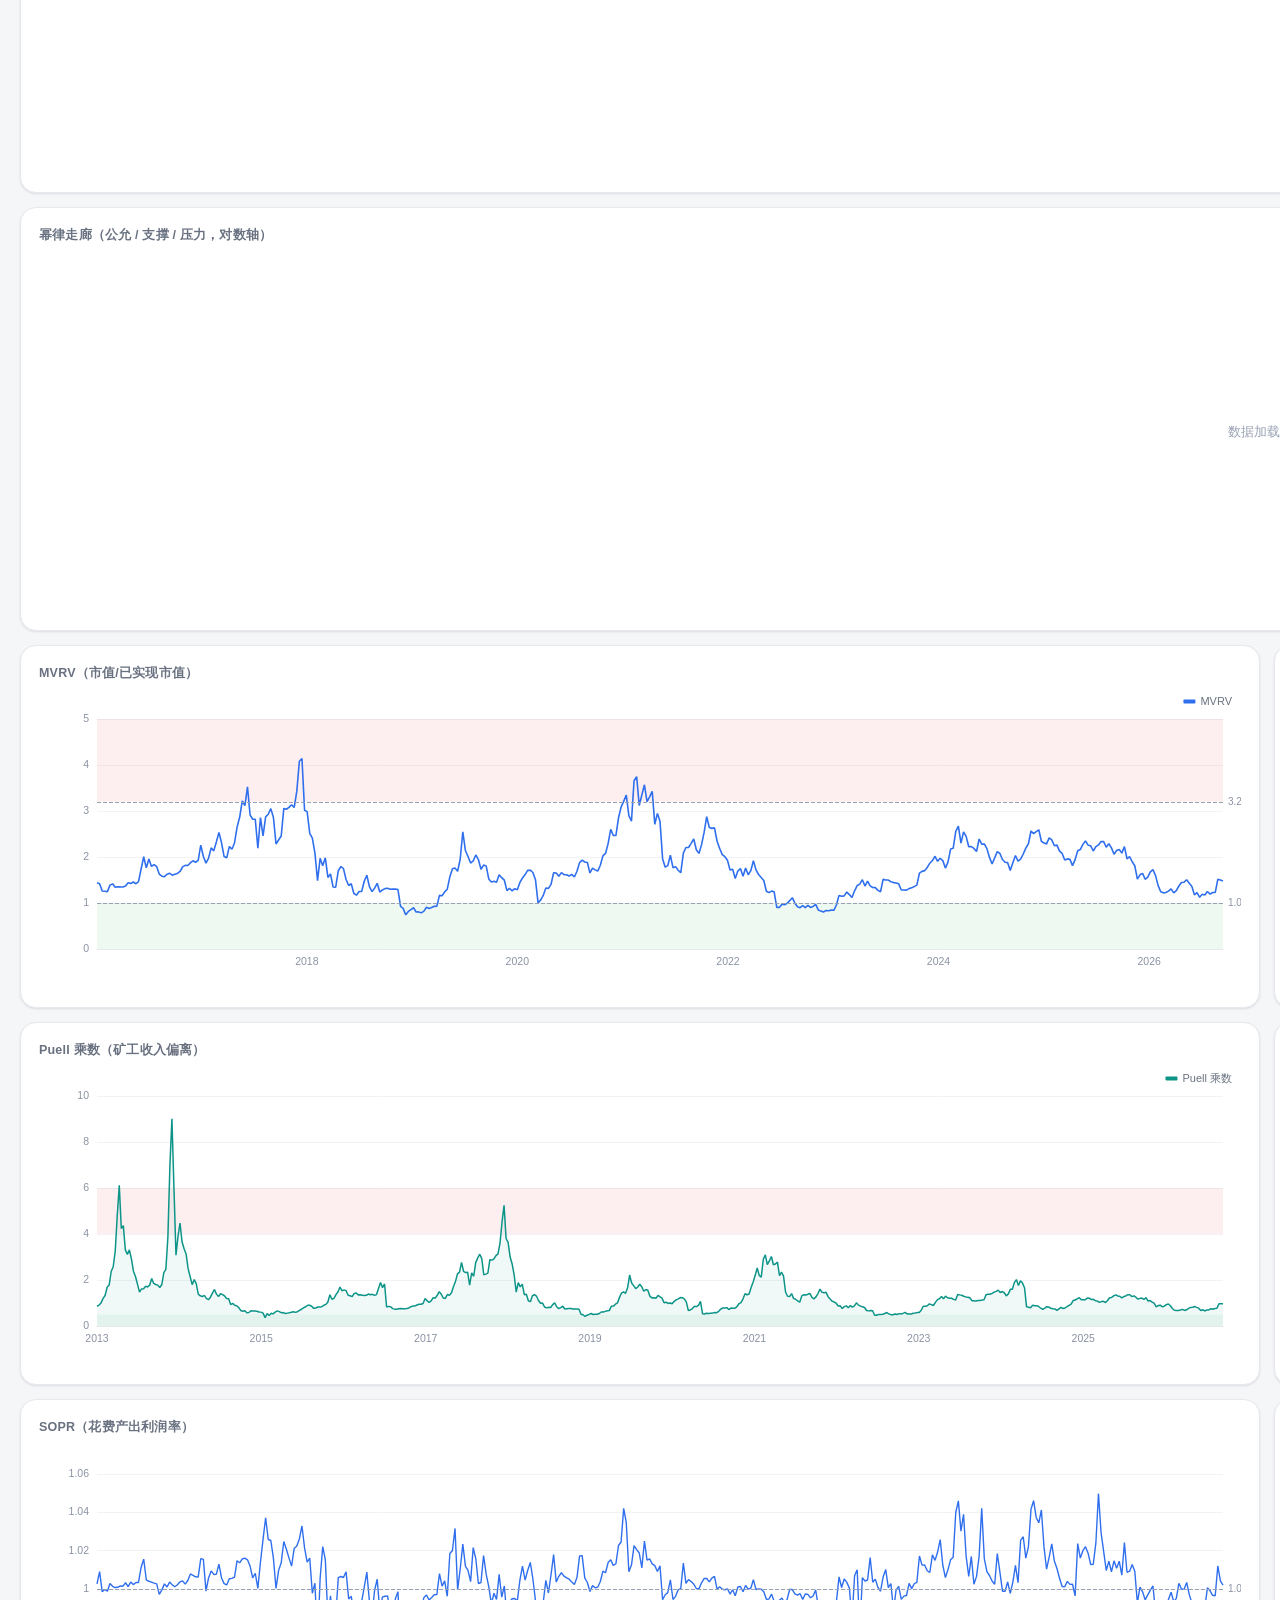
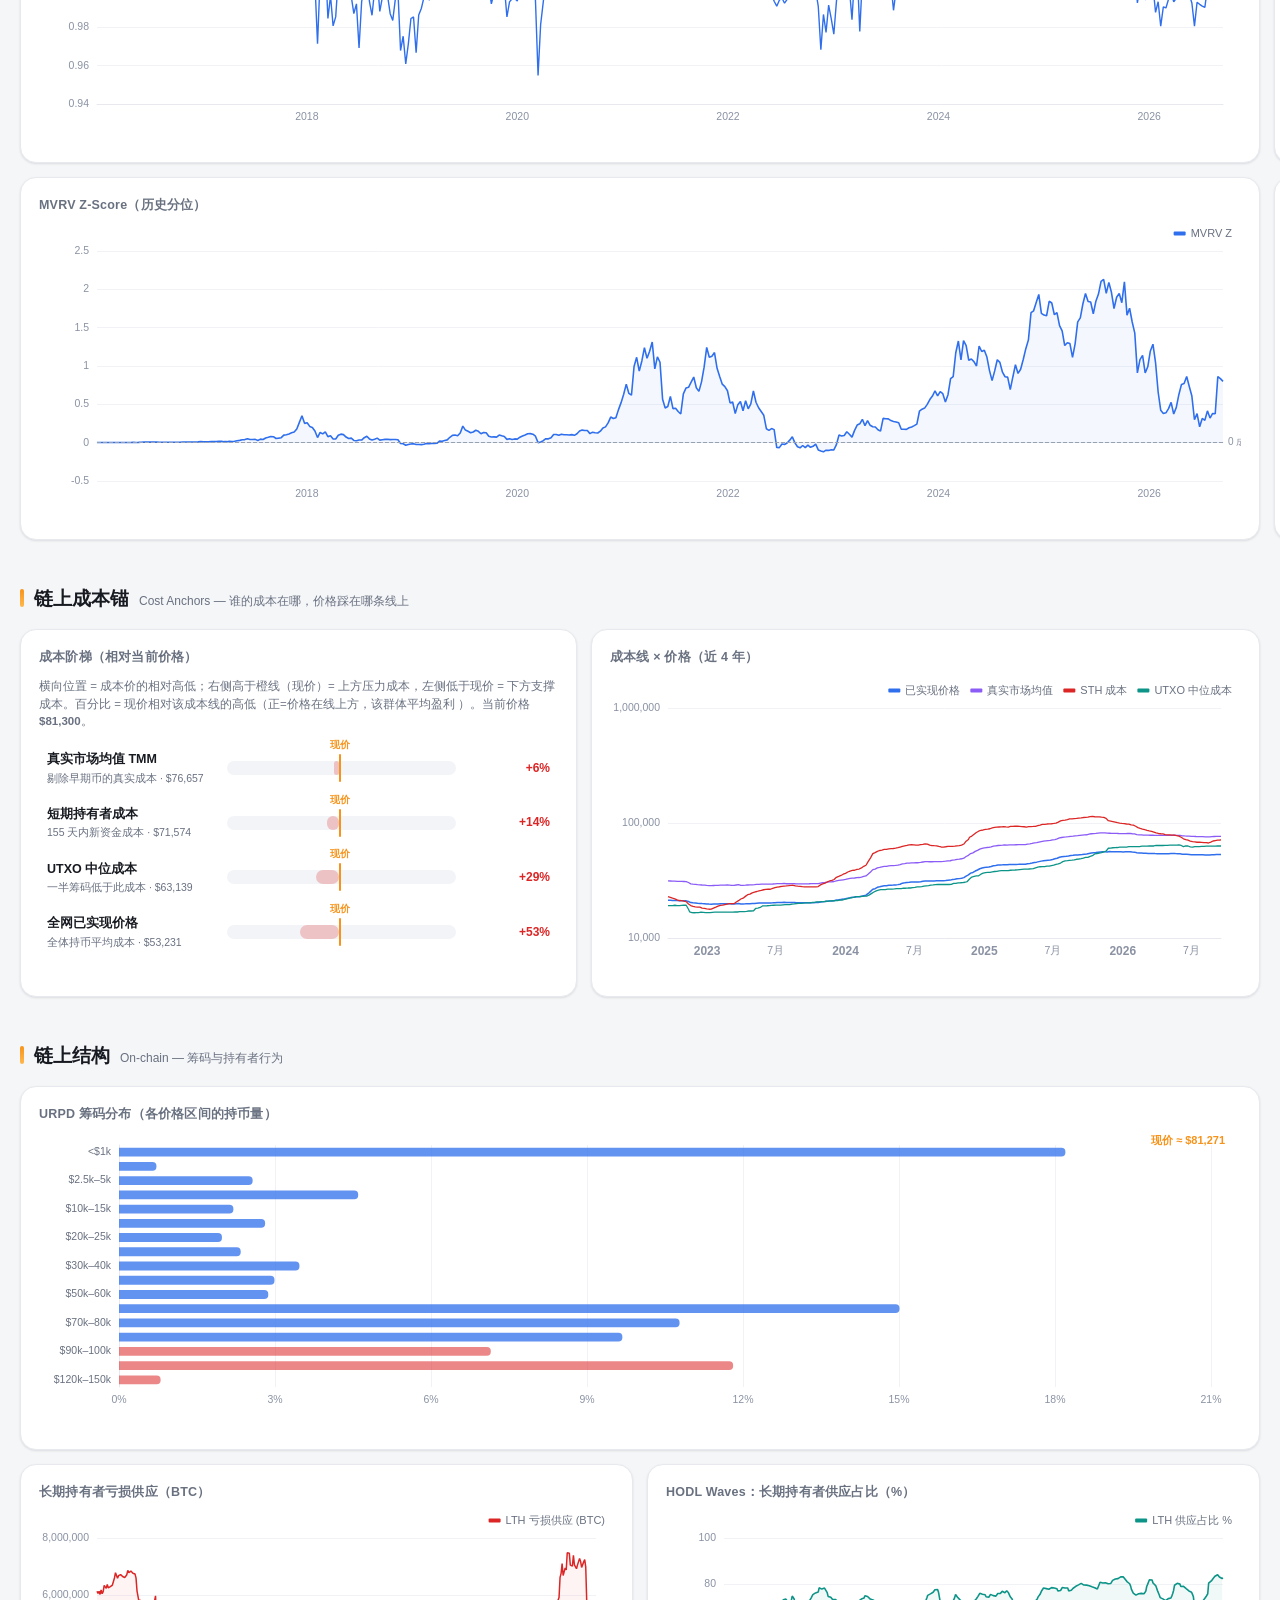
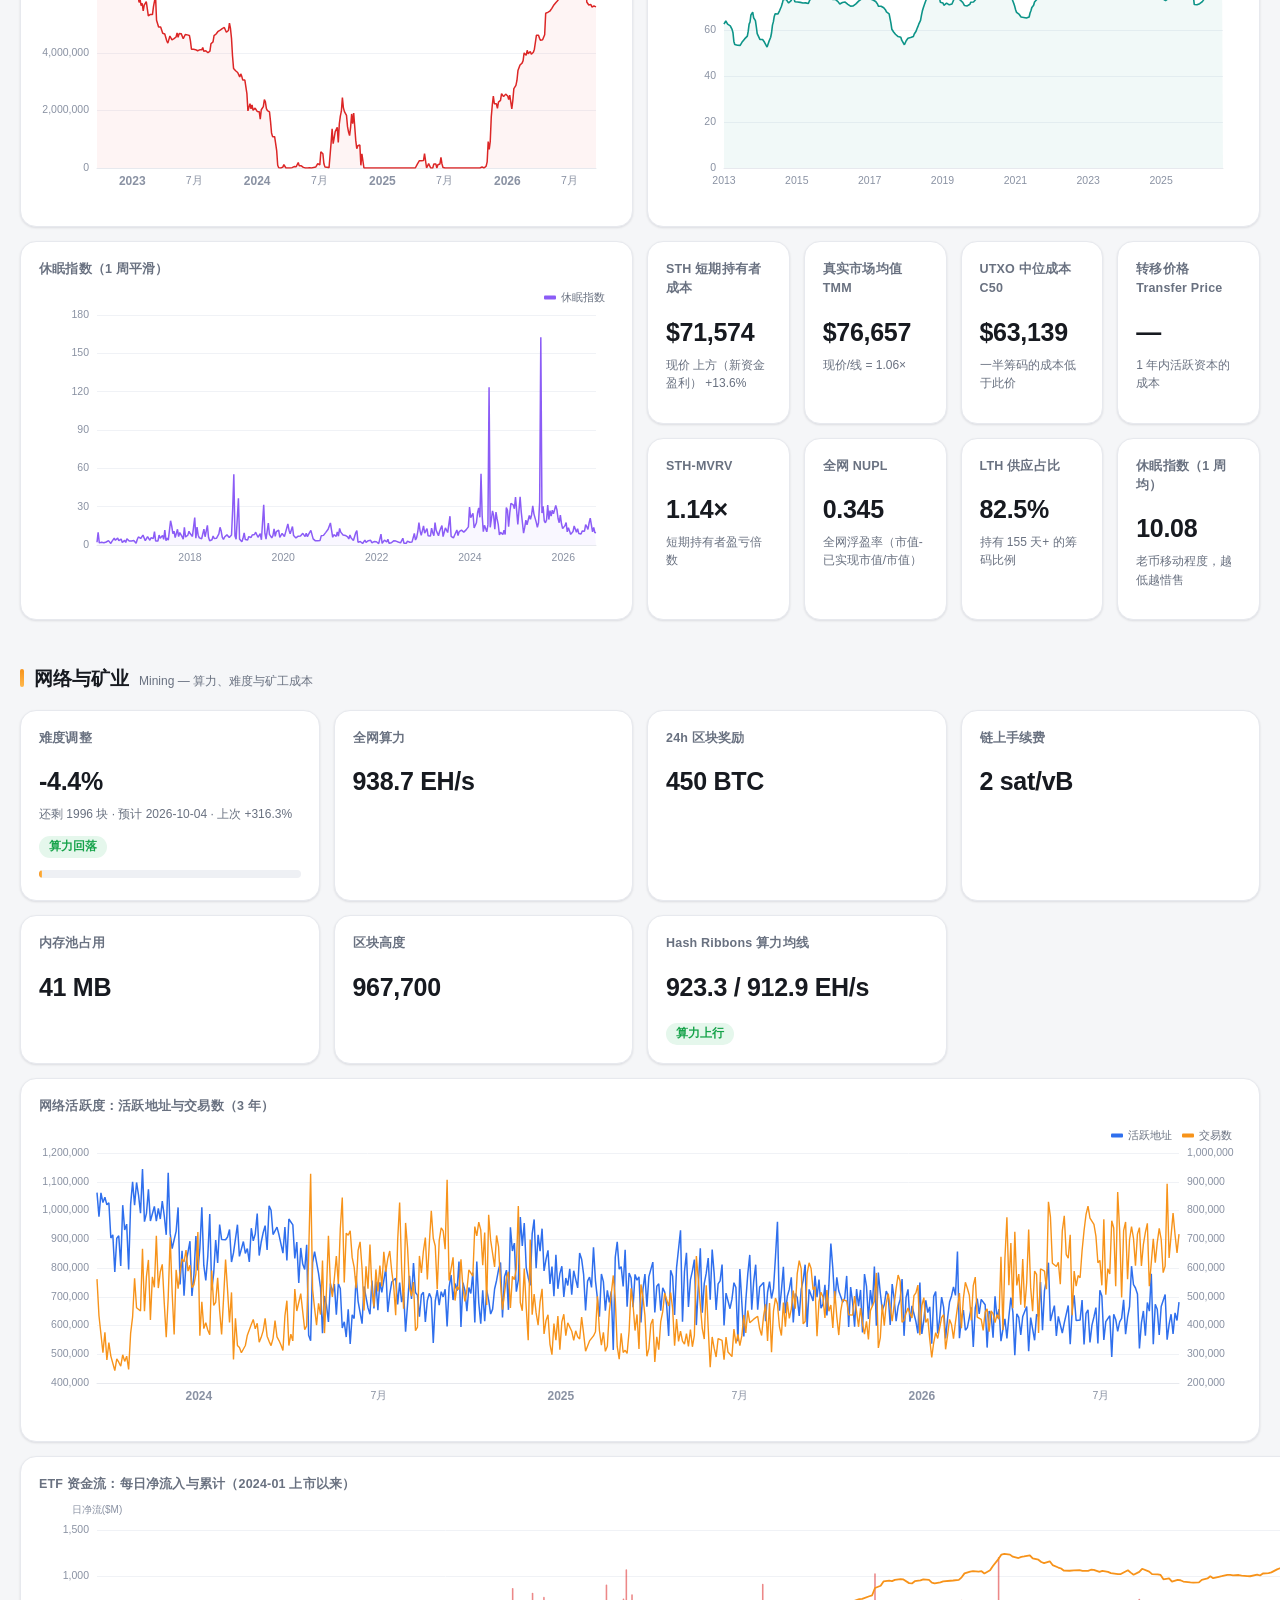
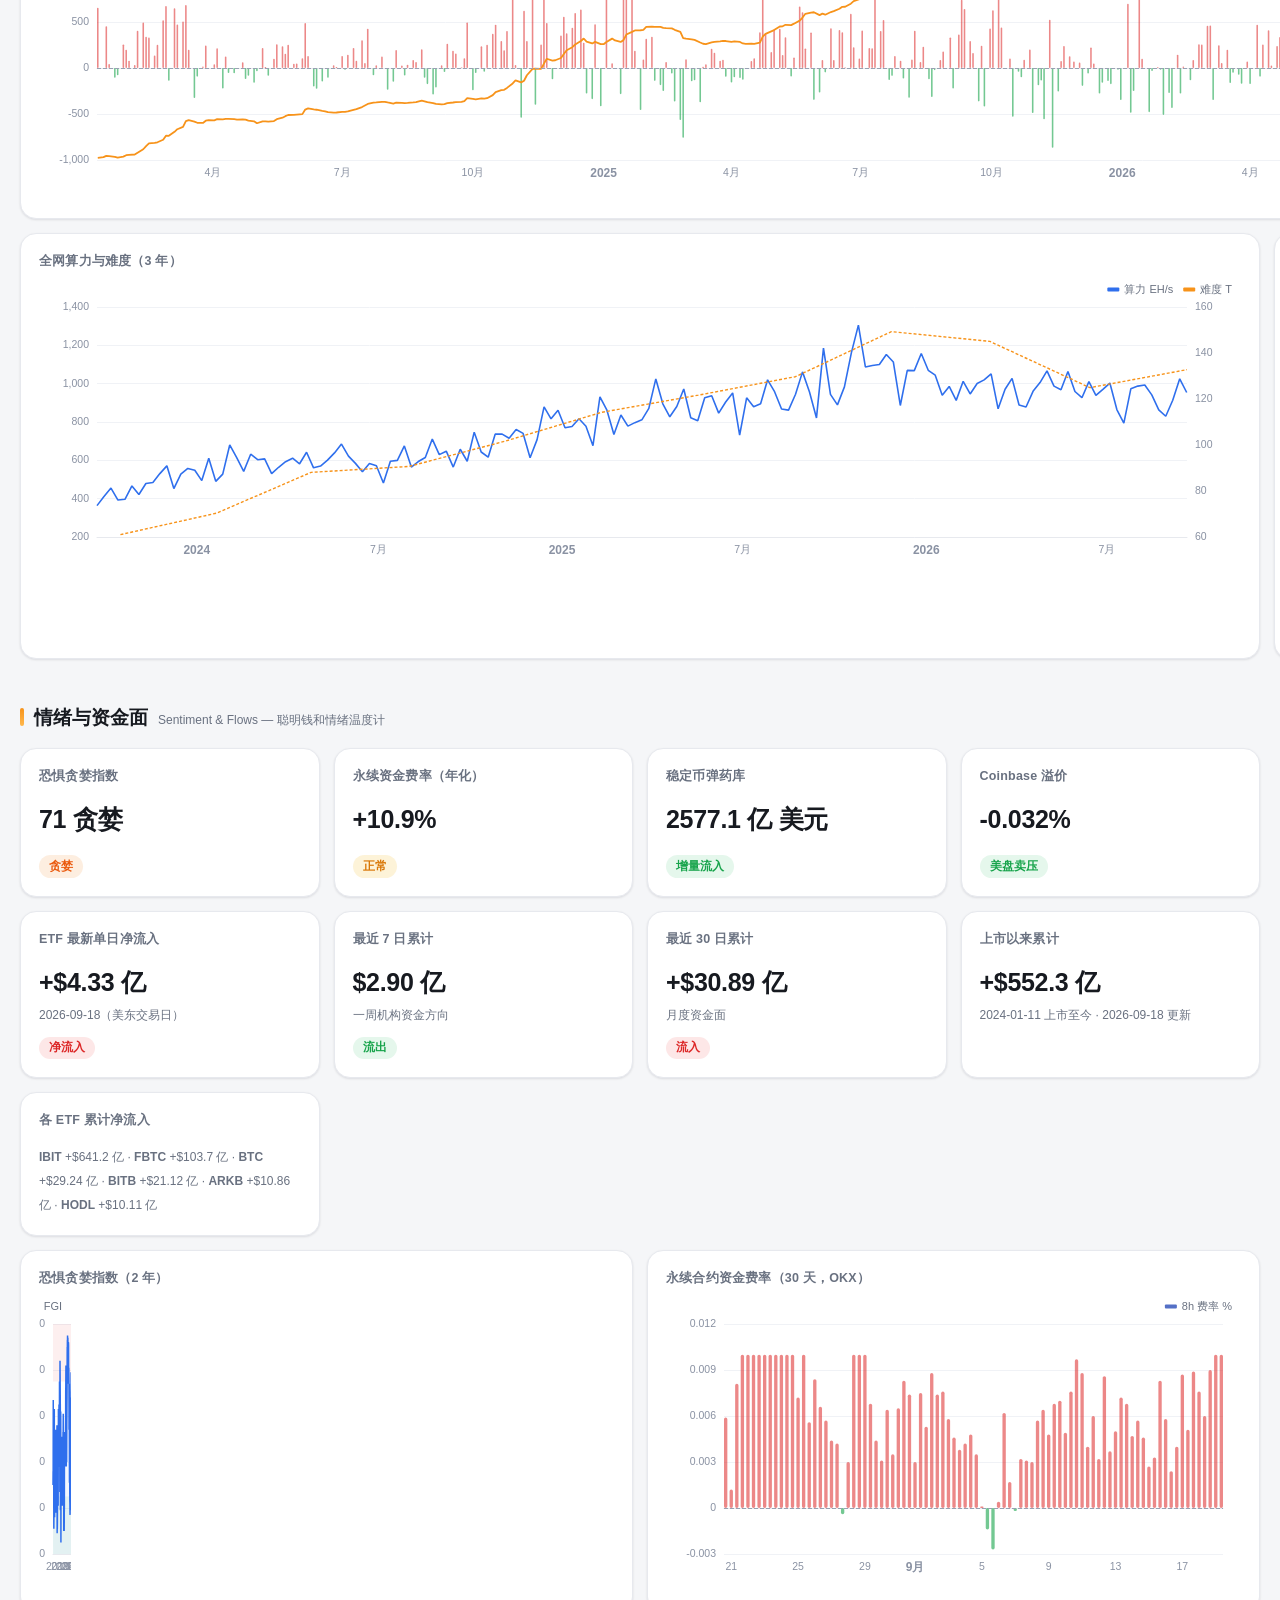
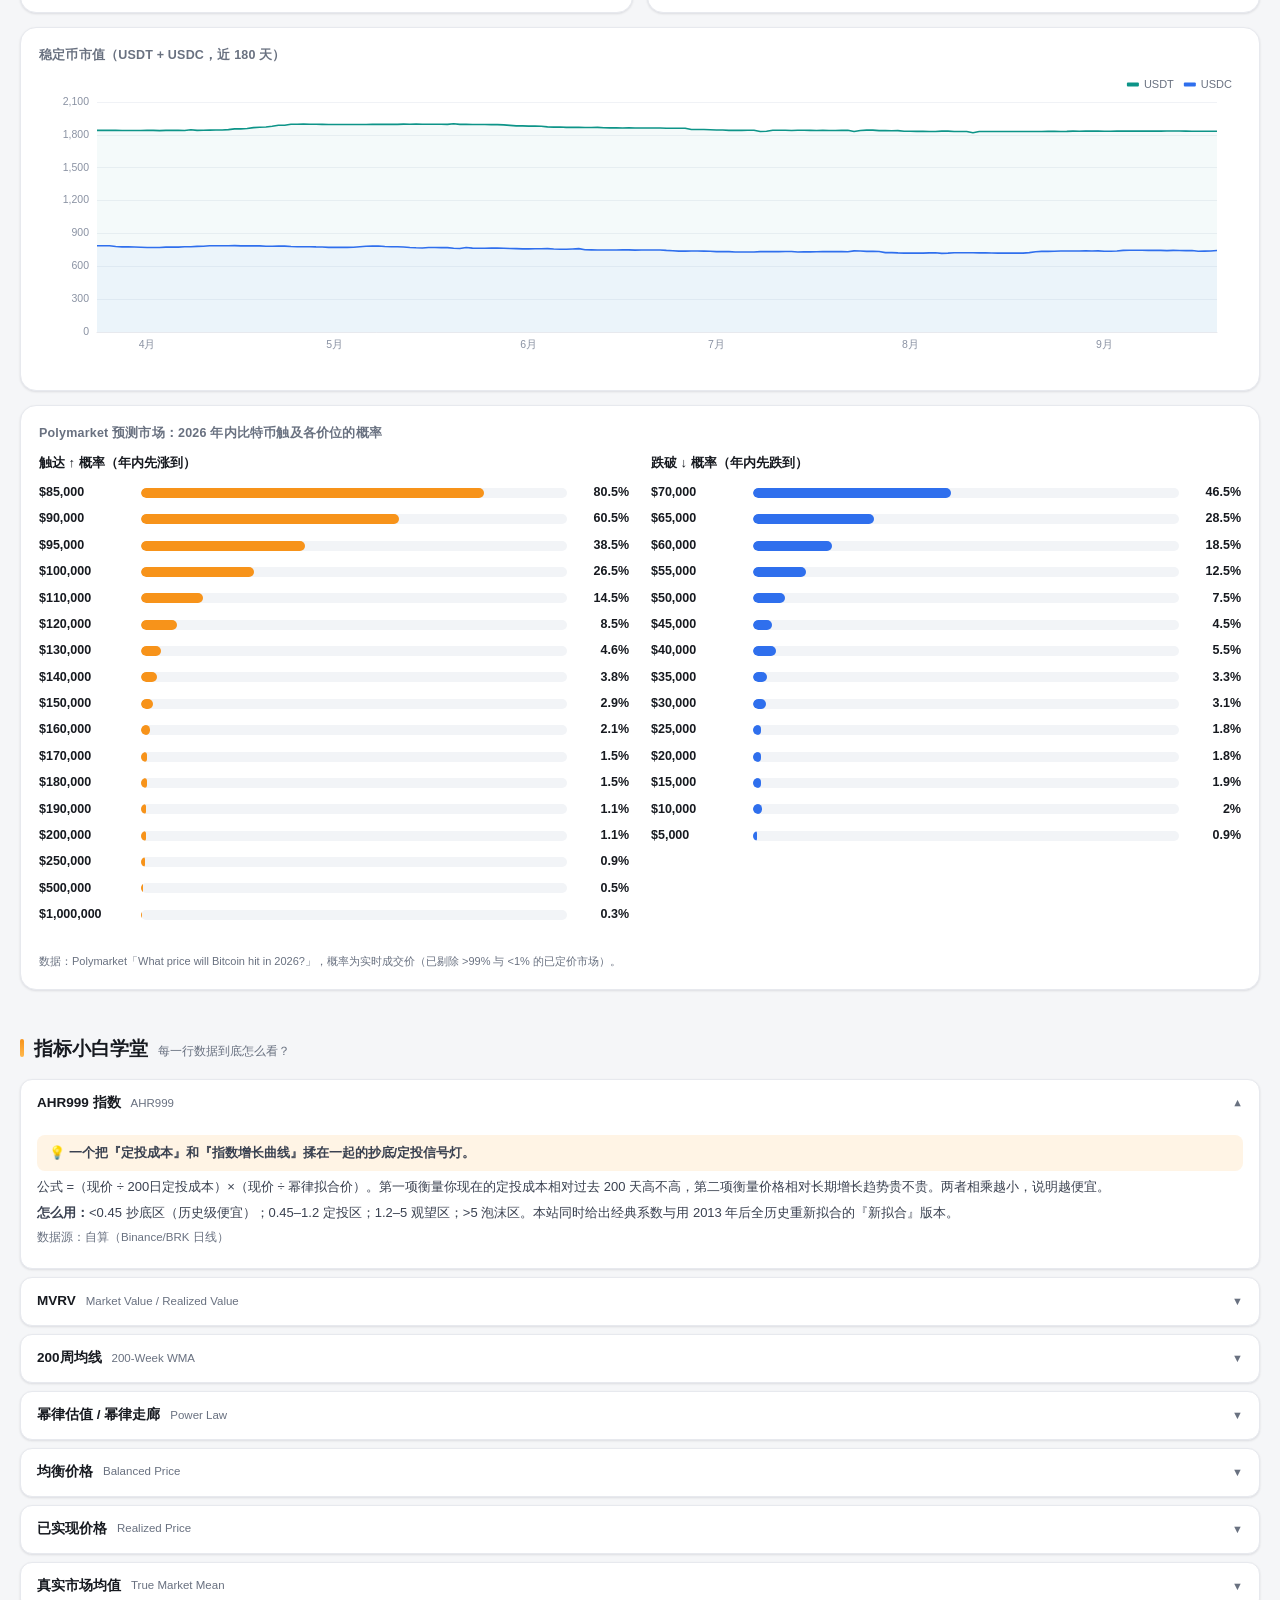
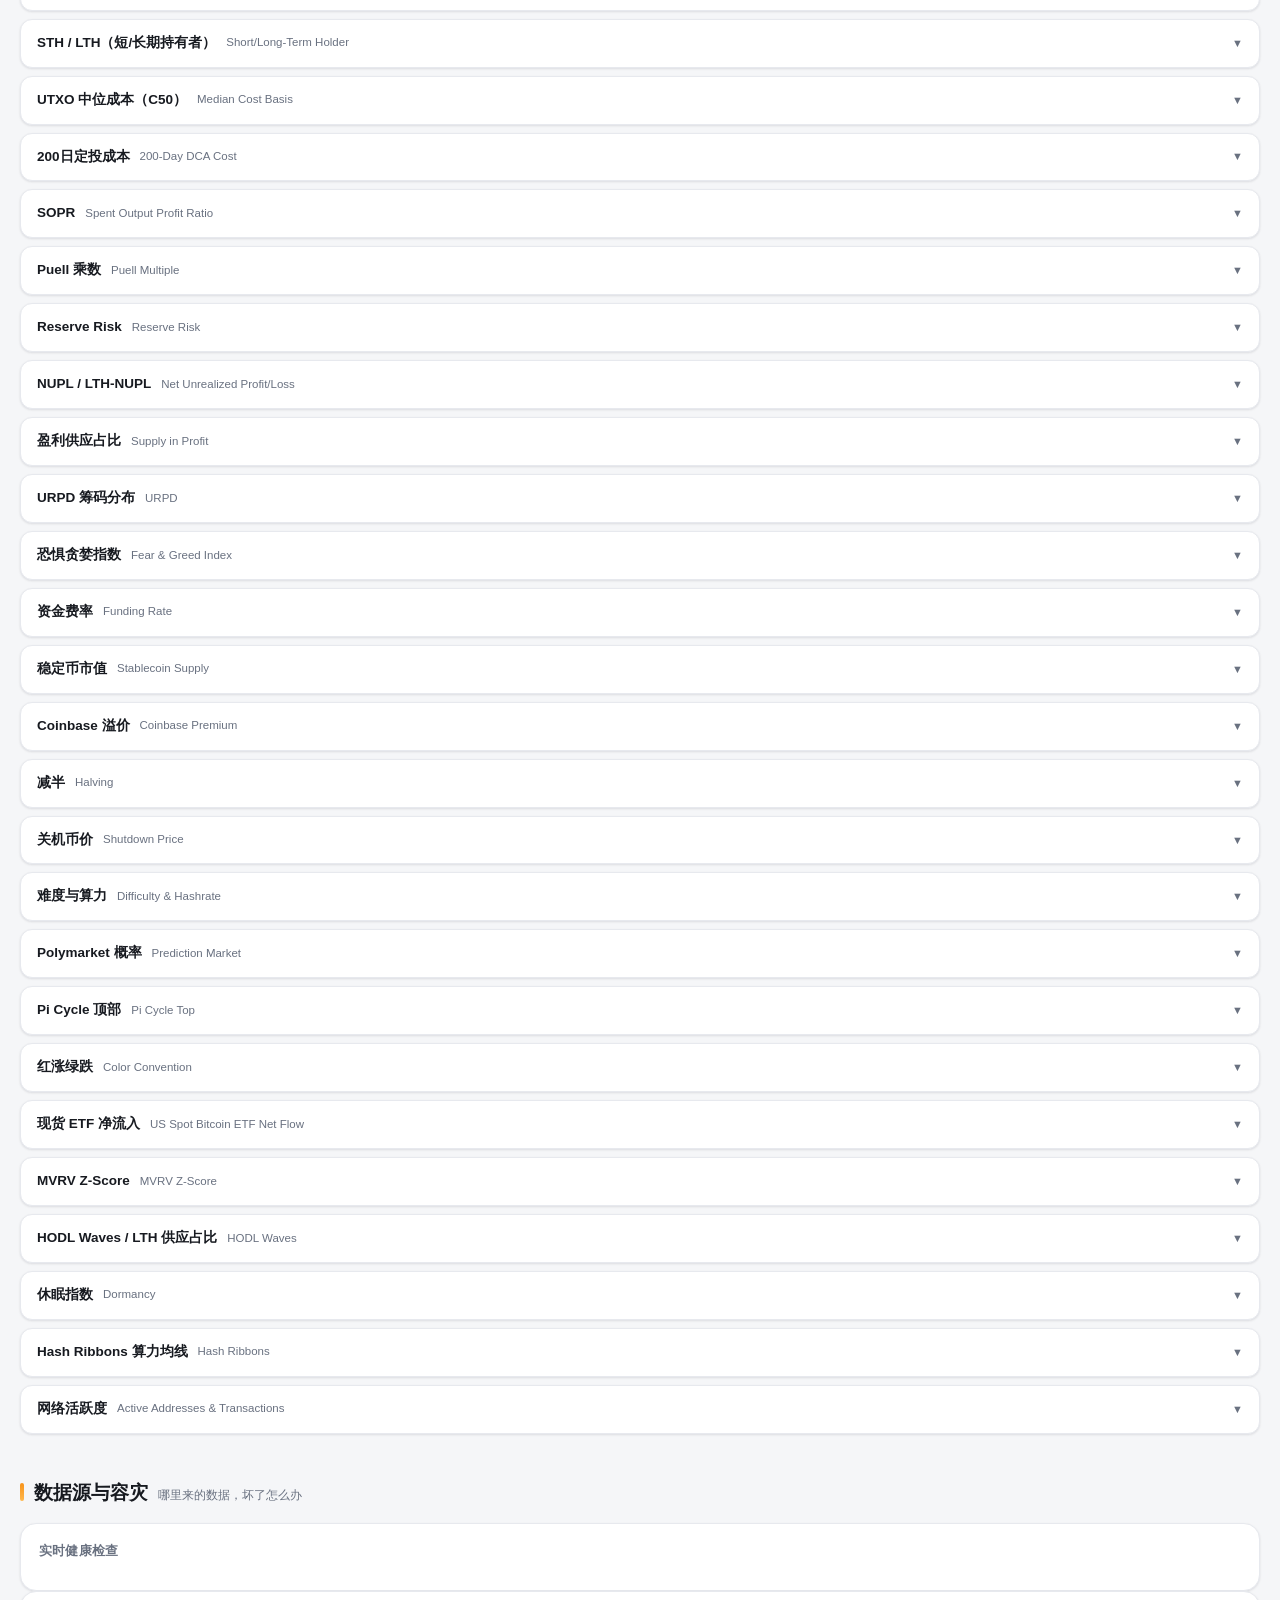
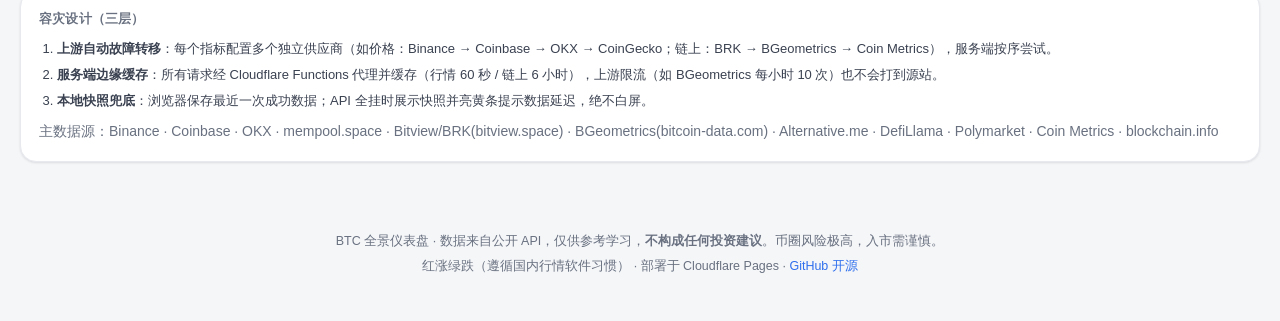
==== commit c43e94a2: "新增六大指标：现货ETF资金流(Farside)、MVRV Z-Score、HODL Waves、休眠指数、Hash Ribbons、网络活跃度 - /api/etf：Farside 全量表解析（日期" ====
--- a/public/index.html
+++ b/public/index.html
@@ -89,6 +89,8 @@
       <div class="card chart-card"><div class="label">Reserve Risk（持币风险回报）<i class="tip" data-tip="衡量长期持有者『舍得卖』的程度：蓝线越低，说明大家越惜售，持币的机会成本回报越高（ accumulate 区）；越高说明筹码在派发。"></i></div><div id="c_rr" class="chart" data-chart="rr"></div></div>
       <div class="card chart-card"><div class="label">SOPR（花费产出利润率）<i class="tip" data-tip="当天花出去的币，平均是赚还是卖亏了？>1 获利了结正常；持续 <1 说明在亏损割肉，常见于底部区域。"></i></div><div id="c_sopr" class="chart" data-chart="sopr"></div></div>
       <div class="card chart-card"><div class="label">盈利供应占比（%）<i class="tip" data-tip="当前价格下处于盈利状态的筹码占比。<50% 满街套牢盘（底部区），>95% 几乎人人赚钱（顶部区）。"></i></div><div id="c_sip" class="chart" data-chart="sip"></div></div>
+      <div class="card chart-card"><div class="label">MVRV Z-Score（历史分位）<i class="tip" data-tip="市值减已实现市值再除以市值标准差，衡量浮盈『偏离历史常态』的程度。接近 0 = 全网接近成本线（历史大底），≥6 = 浮盈远超常态（历史顶部区）。附当前值在自身历史的百分位。"></i></div><div id="c_zscore" class="chart" data-chart="zscore"></div></div>
+      <div class="card chart-card"><div class="label">MVRV Z-Score 与价格分位对照</div><div id="c_zfull" class="chart" data-chart="zfull"></div></div>
     </div>
   </section>
 
@@ -113,6 +115,8 @@
     <div class="chart-grid">
       <div class="card chart-card wide"><div class="label">URPD 筹码分布（各价格区间的持币量）<i class="tip" data-tip="把全网 UTXO 按买入成本分桶：柱子越高，代表在那个价格区间买入的币越多。当前价格线下方的密集柱=支撑『筹码底』，上方密集柱=解套抛压区。橙线为当前价格。"></i></div><div id="c_urpd" class="chart" data-chart="urpd"></div></div>
       <div class="card chart-card"><div class="label">长期持有者亏损供应（BTC）<i class="tip" data-tip="持有超过 155 天的币中处于亏损的数量。长期持有者是市场最坚定的力量，当连他们都大面积亏损（飙升）时，历史上几乎都是底部区。"></i></div><div id="c_lthloss" class="chart" data-chart="lthloss"></div></div>
+      <div class="card chart-card"><div class="label">HODL Waves：长期持有者供应占比（%）<i class="tip" data-tip="持有超过 155 天未动的币占流通量的比例。占比升高=市场在囤币（筹码沉淀，常见于熊底与牛市前夜）；占比骤降=老筹码在向新资金派发（常见于牛市顶部）。"></i></div><div id="c_hodl" class="chart" data-chart="hodl"></div></div>
+      <div class="card chart-card"><div class="label">休眠指数（1 周平滑）<i class="tip" data-tip="衡量『老币』移动程度的指标：币龄越长、数量越大的转账，指数越高。飙升=沉睡的老币苏醒换手（顶部派发常见）；低迷=大家都在装死囤币（底部常见）。"></i></div><div id="c_dormancy" class="chart" data-chart="dormancy"></div></div>
       <div id="onchainCards" class="card-grid"></div>
     </div>
   </section>
@@ -122,6 +126,8 @@
     <h2><span class="bar"></span>网络与矿业 <small>Mining — 算力、难度与矿工成本</small></h2>
     <div id="miningCards" class="card-grid"></div>
     <div class="chart-grid">
+      <div class="card chart-card"><div class="label">网络活跃度：活跃地址与交易数（3 年）<i class="tip" data-tip="每天链上活跃地址数与交易笔数。长期增长=真实使用在扩大；价格涨而活跃度不涨=上涨缺乏基本面配合。来自 Coin Metrics 社区版。"></i></div><div id="c_adr" class="chart" data-chart="adr"></div></div>
+      <div class="card chart-card wide"><div class="label">ETF 资金流：每日净流入与累计（2024-01 上市以来）<i class="tip" data-tip="美国现货比特币 ETF 每日净申购减赎回的美元净额（柱），以及累计净流入（线）。ETF 是 2024 年后最大的边际买家：持续净流入=机构在吸筹，大幅净流出=机构在减仓。数据：Farside Investors。"></i></div><div id="c_etf" class="chart" data-chart="etf"></div></div>
       <div class="card chart-card"><div class="label">全网算力与难度（3 年）<i class="tip" data-tip="算力（蓝）=全网每秒哈希次数，代表矿工投入的机器规模；难度（橙）自动调节出块速度。两者长期向上=矿工对未来的信心投票。"></i></div><div id="c_hash" class="chart" data-chart="hash"></div></div>
       <div class="card">
         <div class="label">矿工关机币价测算 <i class="tip" data-tip="按『能效比 × 电价』组合估算：币价低于该值时该类矿机挖矿亏本，会关机。表中价低于现价的场景仍在开机。注意这是简化模型，未含托管费与折旧。"></i></div>
@@ -134,6 +140,7 @@
   <section id="sentiment">
     <h2><span class="bar"></span>情绪与资金面 <small>Sentiment & Flows — 聪明钱和情绪温度计</small></h2>
     <div id="sentCards" class="card-grid"></div>
+    <div id="etfCards" class="card-grid" style="margin-top:14px"></div>
     <div class="chart-grid">
       <div class="card chart-card"><div class="label">恐惧贪婪指数（2 年）<i class="tip" data-tip="情绪的长期摆动。绿色区（<25 极度恐惧）与红色区（>75 极度贪婪）常与阶段性底/顶重合。"></i></div><div id="c_fgi" class="chart" data-chart="fgi"></div></div>
       <div class="card chart-card"><div class="label">永续合约资金费率（30 天，OKX）<i class="tip" data-tip="永续合约多空双方每 8 小时互付的费用。持续为正且偏高=多头拥挤、杠杆过热；为负=空头拥挤，轧空风险。年化 = 费率 × 3 × 365。"></i></div><div id="c_funding" class="chart" data-chart="funding"></div></div>
--- a/public/assets/style.css
+++ b/public/assets/style.css
@@ -93,7 +93,7 @@
 .halving-pct { font-size: 22px; font-weight: 800; }
 
 /* ── 快捷条 ── */
-.quick-strip { display: grid; grid-template-columns: repeat(8, 1fr); gap: 10px; margin-top: 14px; }
+.quick-strip { display: grid; grid-template-columns: repeat(auto-fit, minmax(132px, 1fr)); gap: 10px; margin-top: 14px; }
 .qs { background: var(--card); border: 1px solid var(--border); border-radius: 12px; padding: 10px 12px; box-shadow: var(--shadow); transition: all .18s; }
 .qs:hover { transform: translateY(-1px); box-shadow: var(--shadow-lg); }
 .qs .k { font-size: 11px; color: var(--muted); white-space: nowrap; overflow: hidden; text-overflow: ellipsis; }
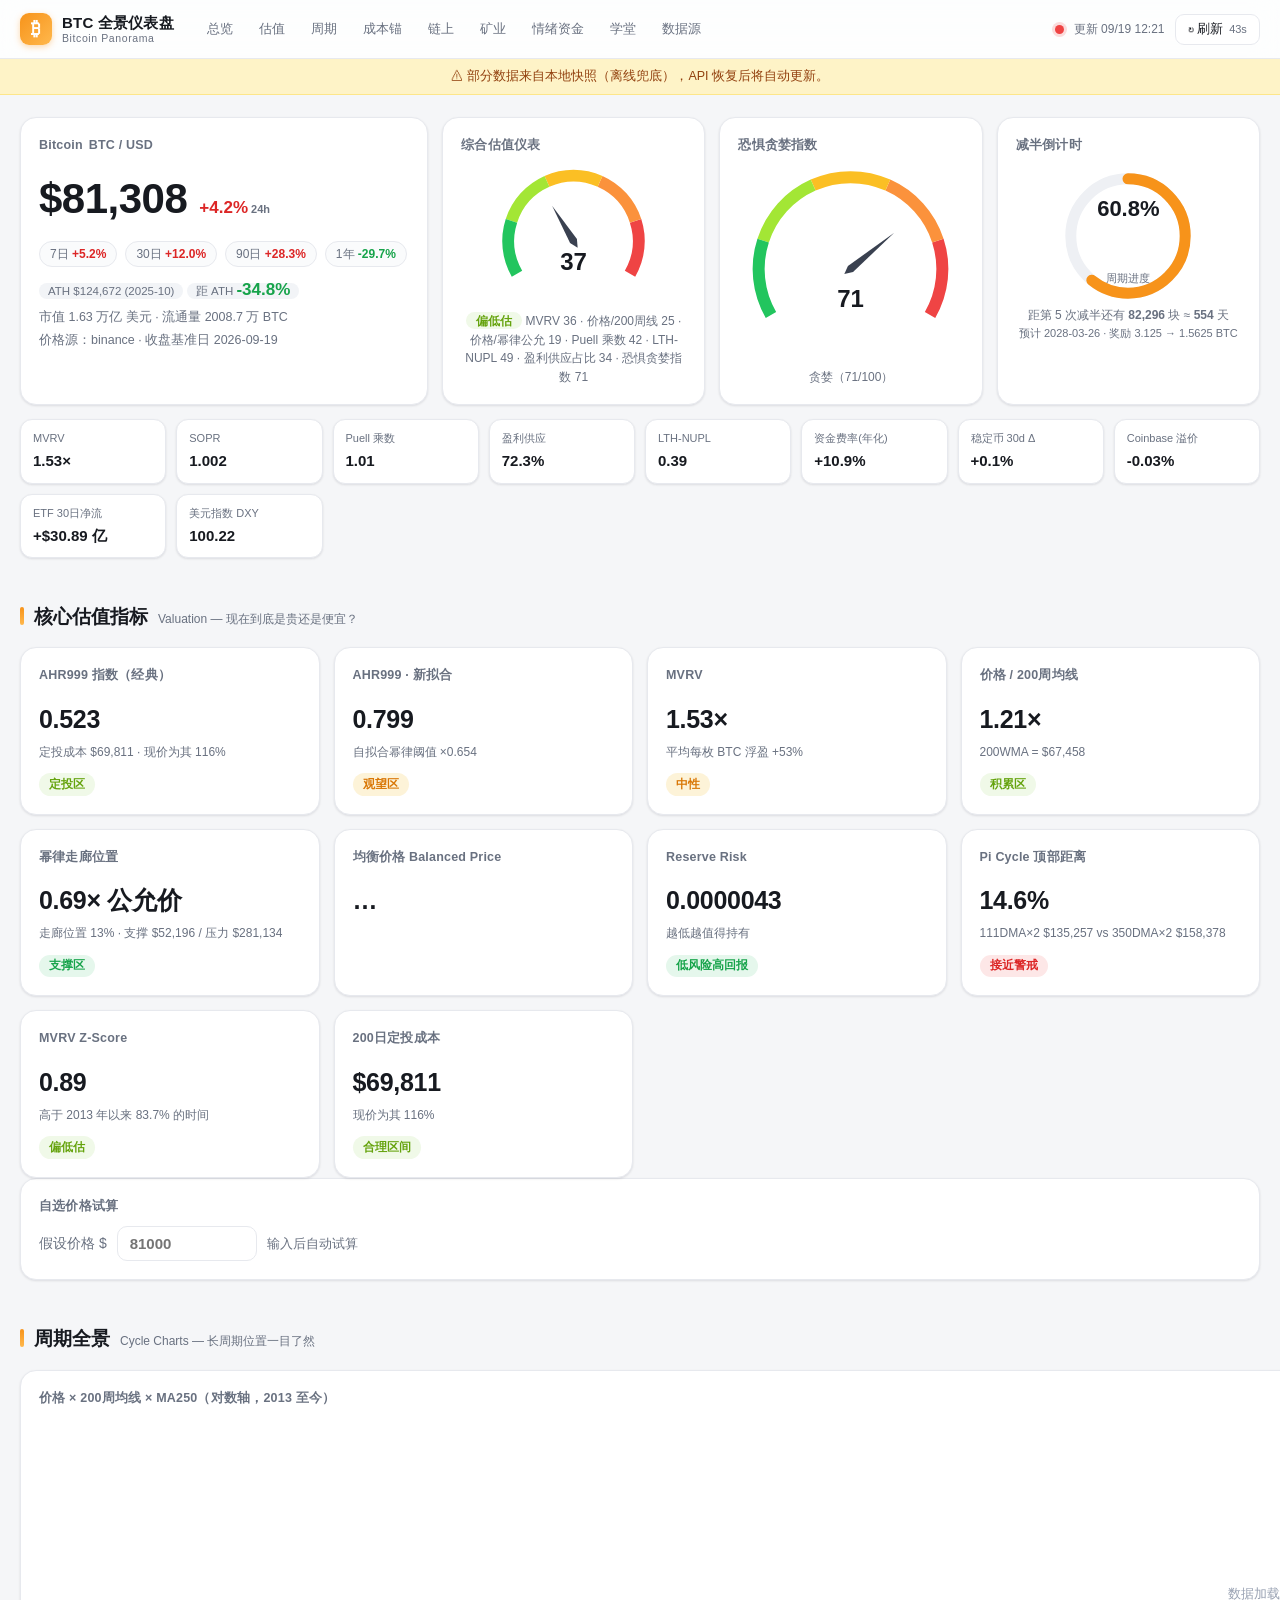
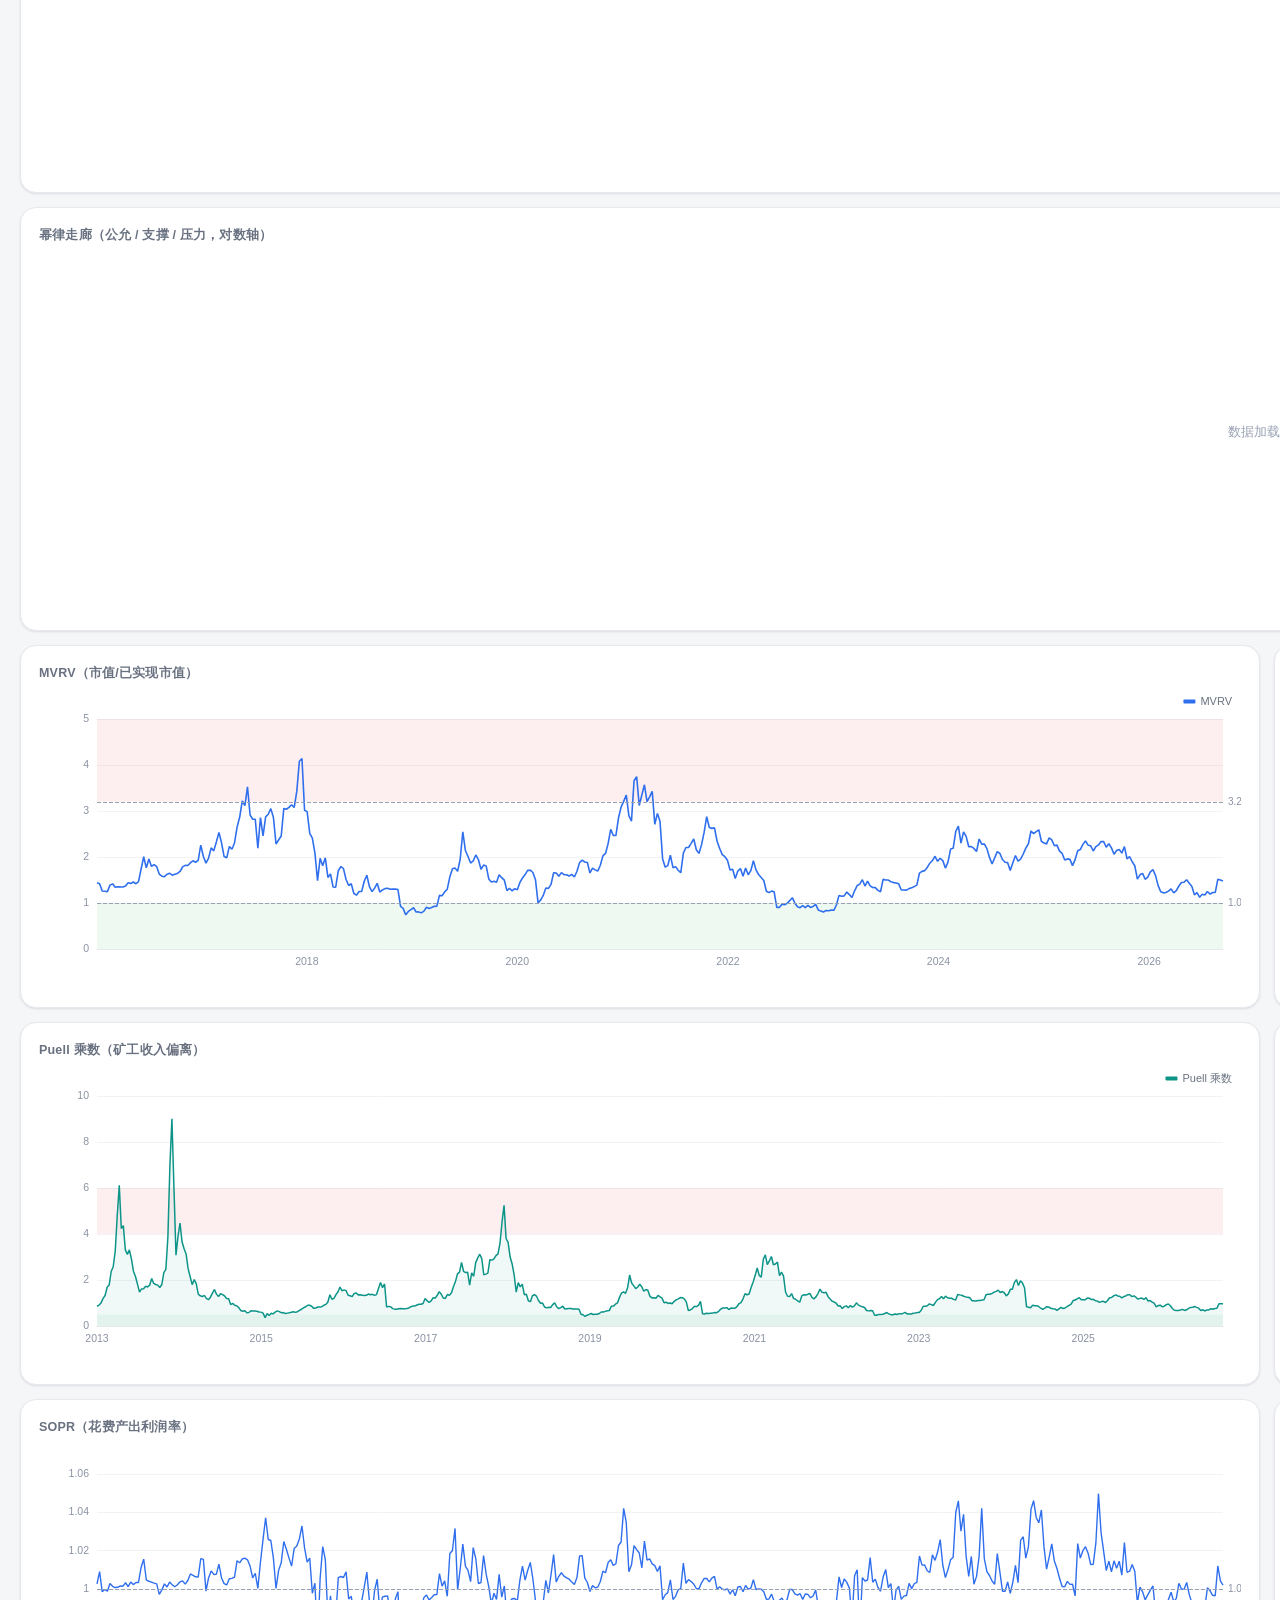
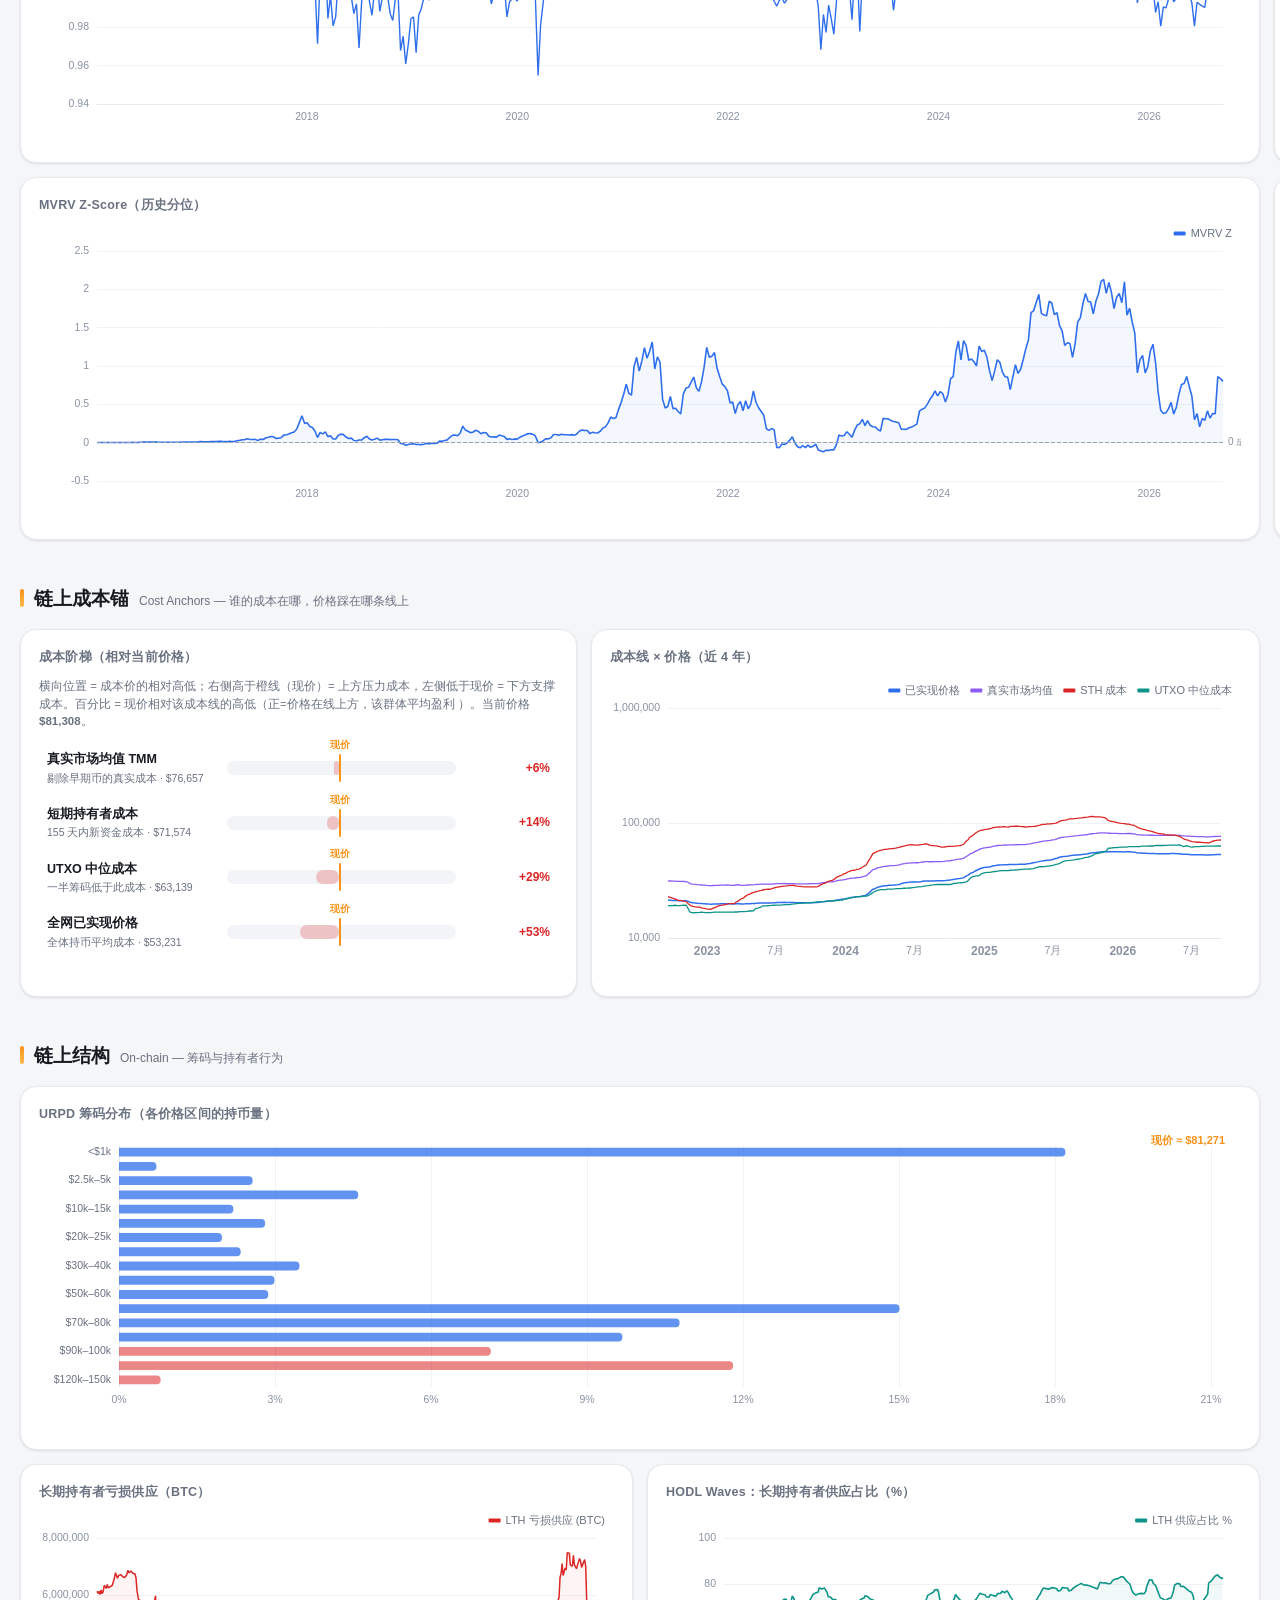
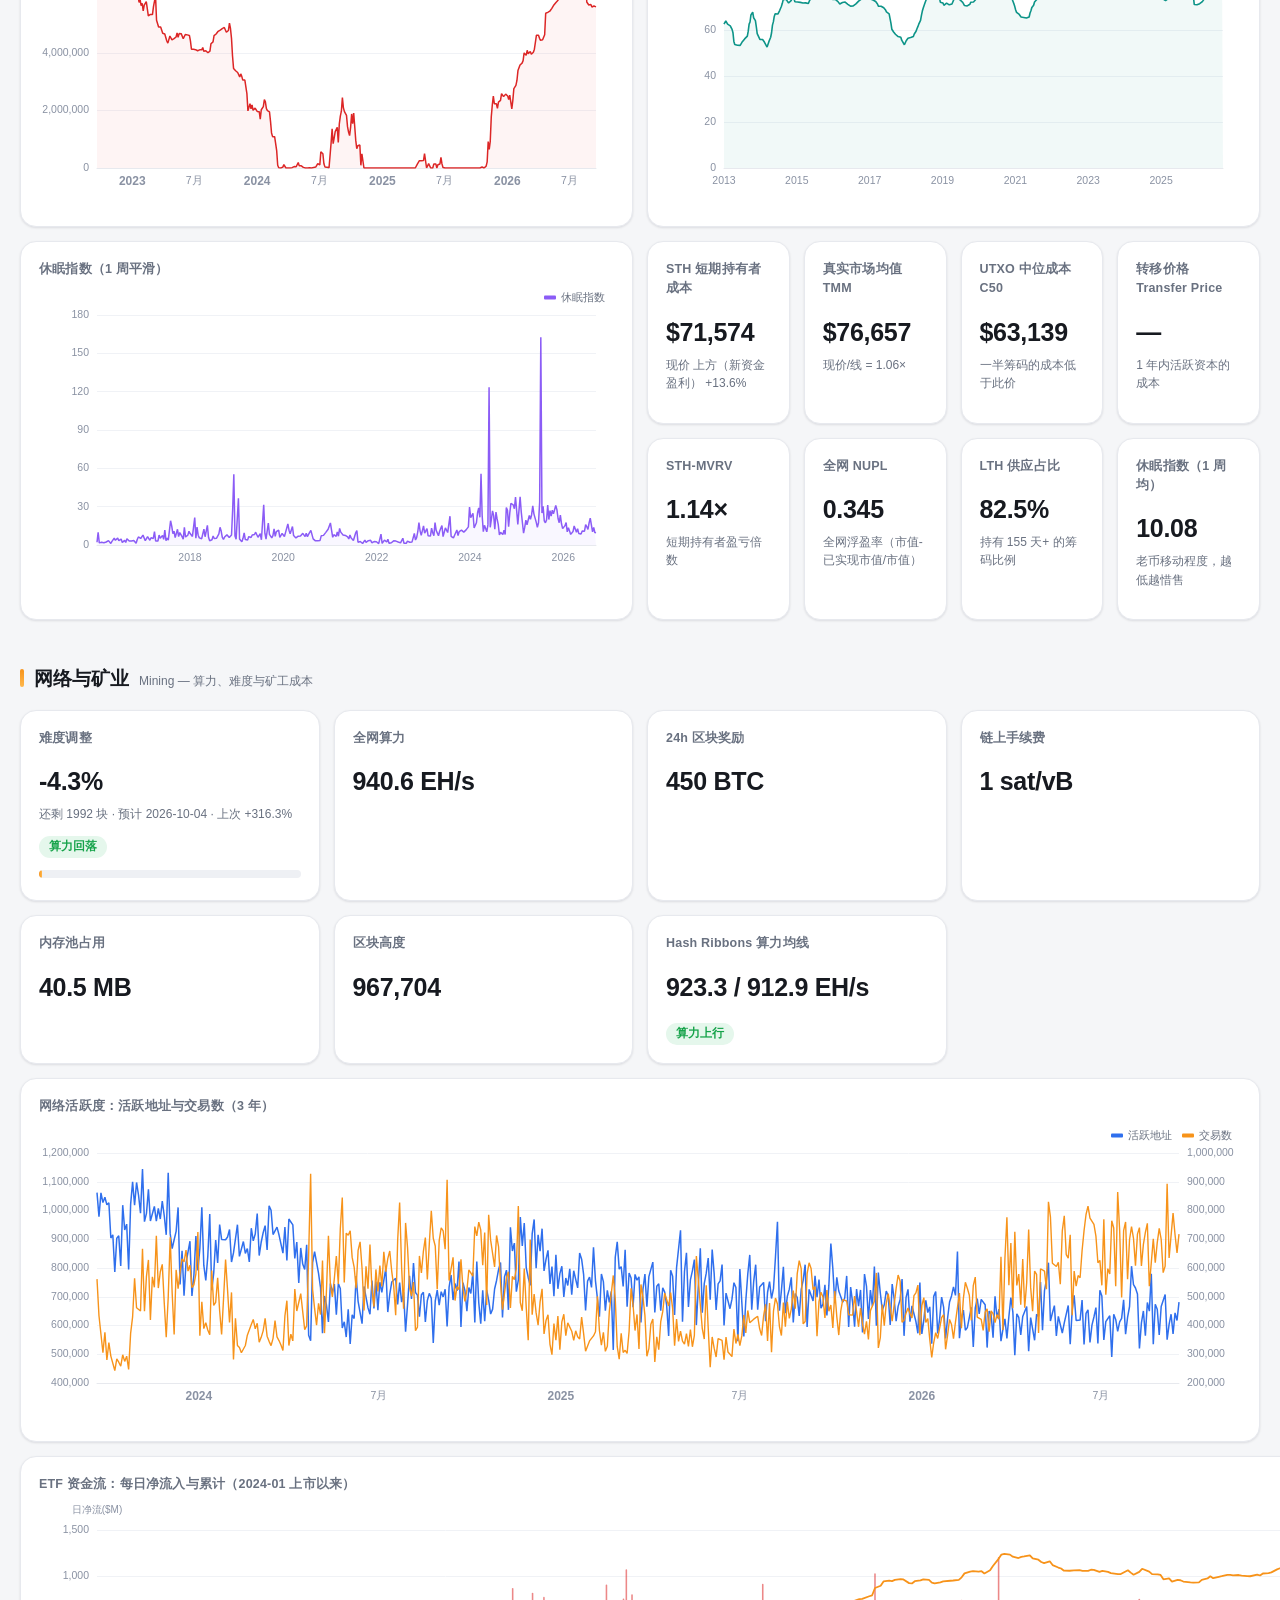
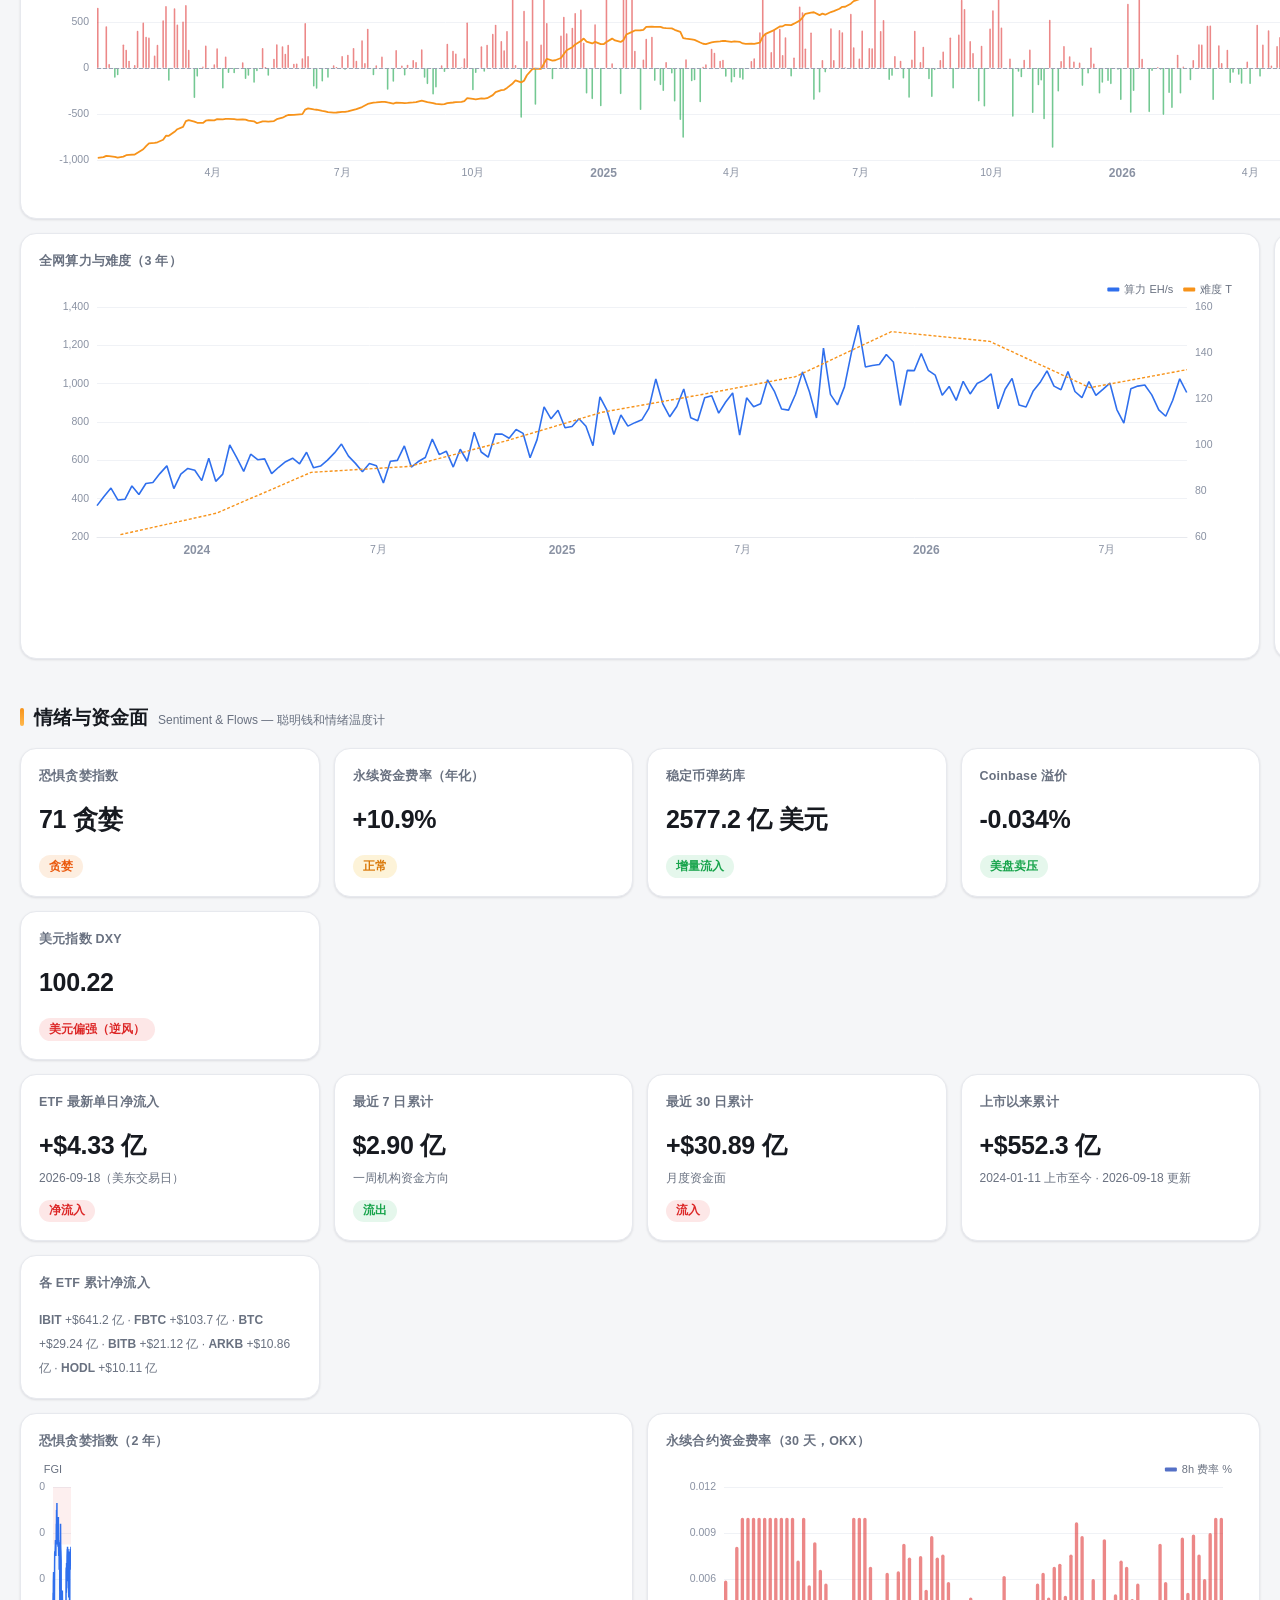
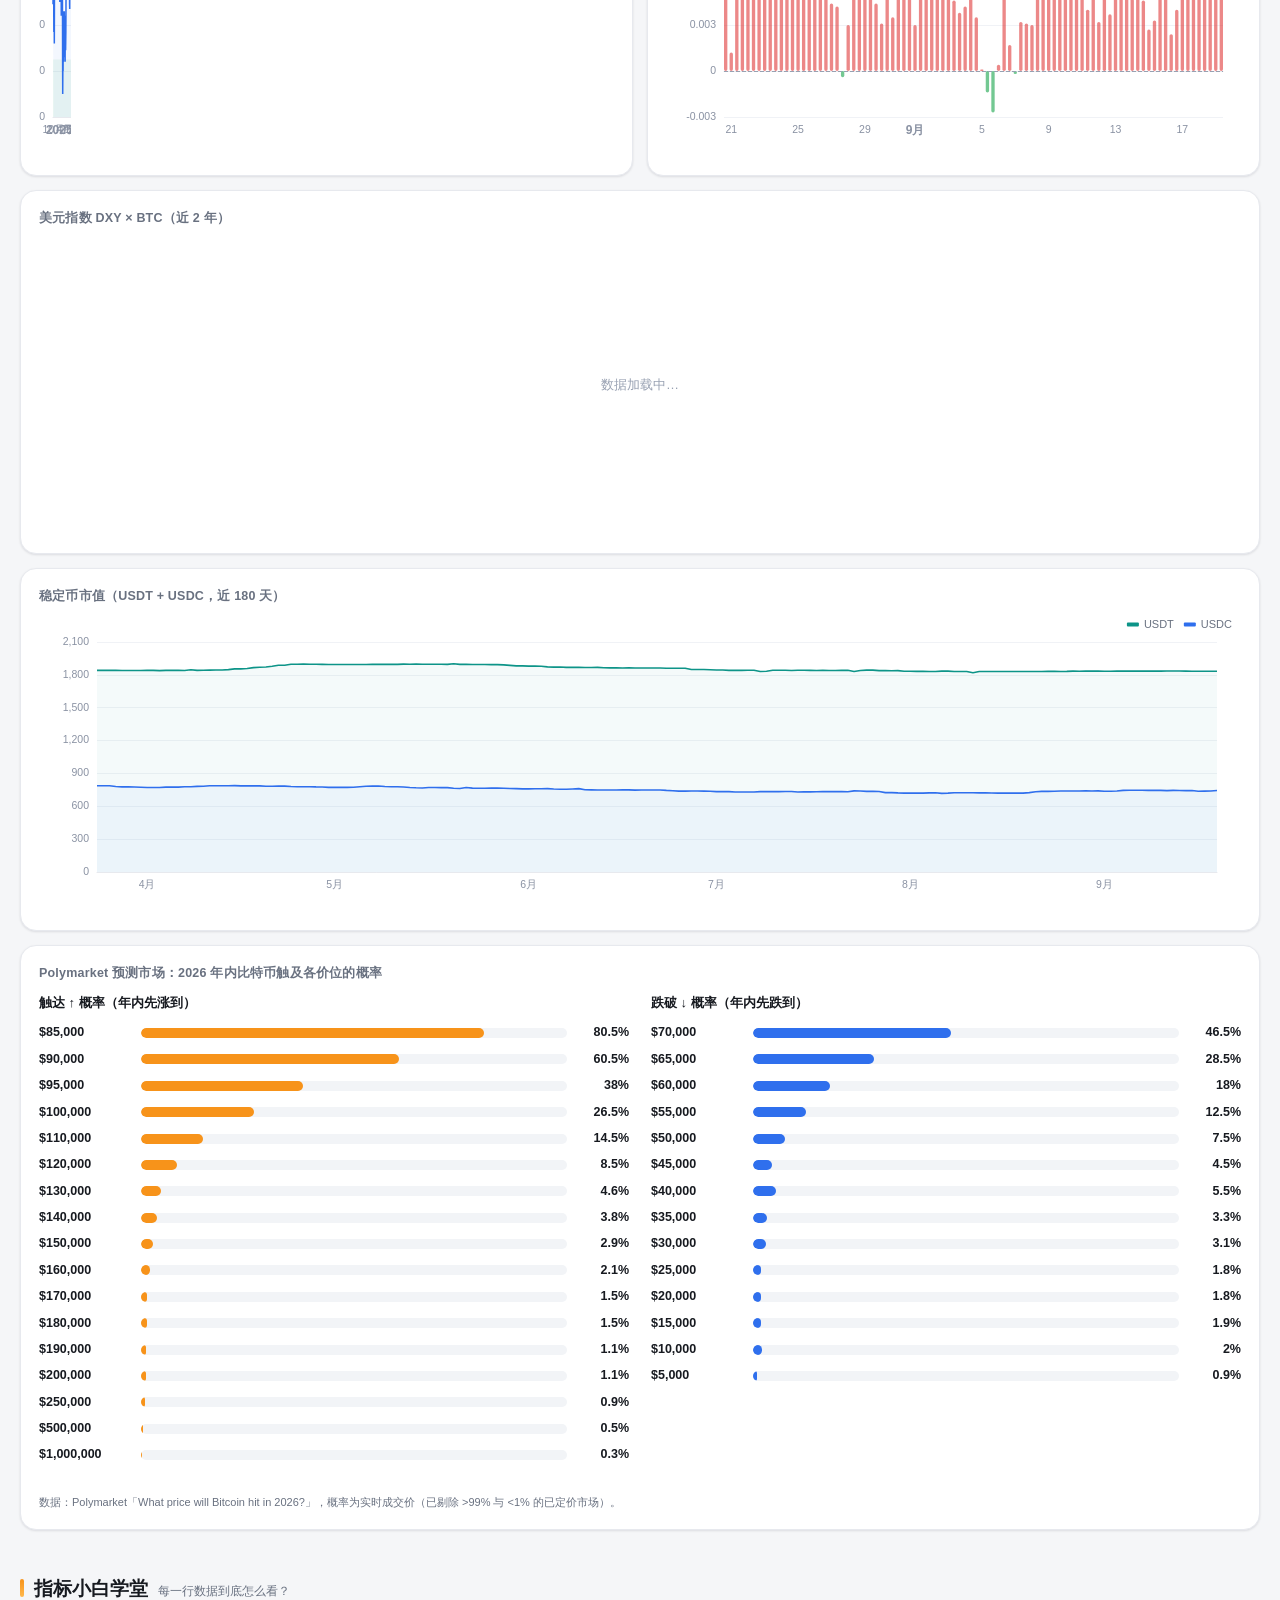
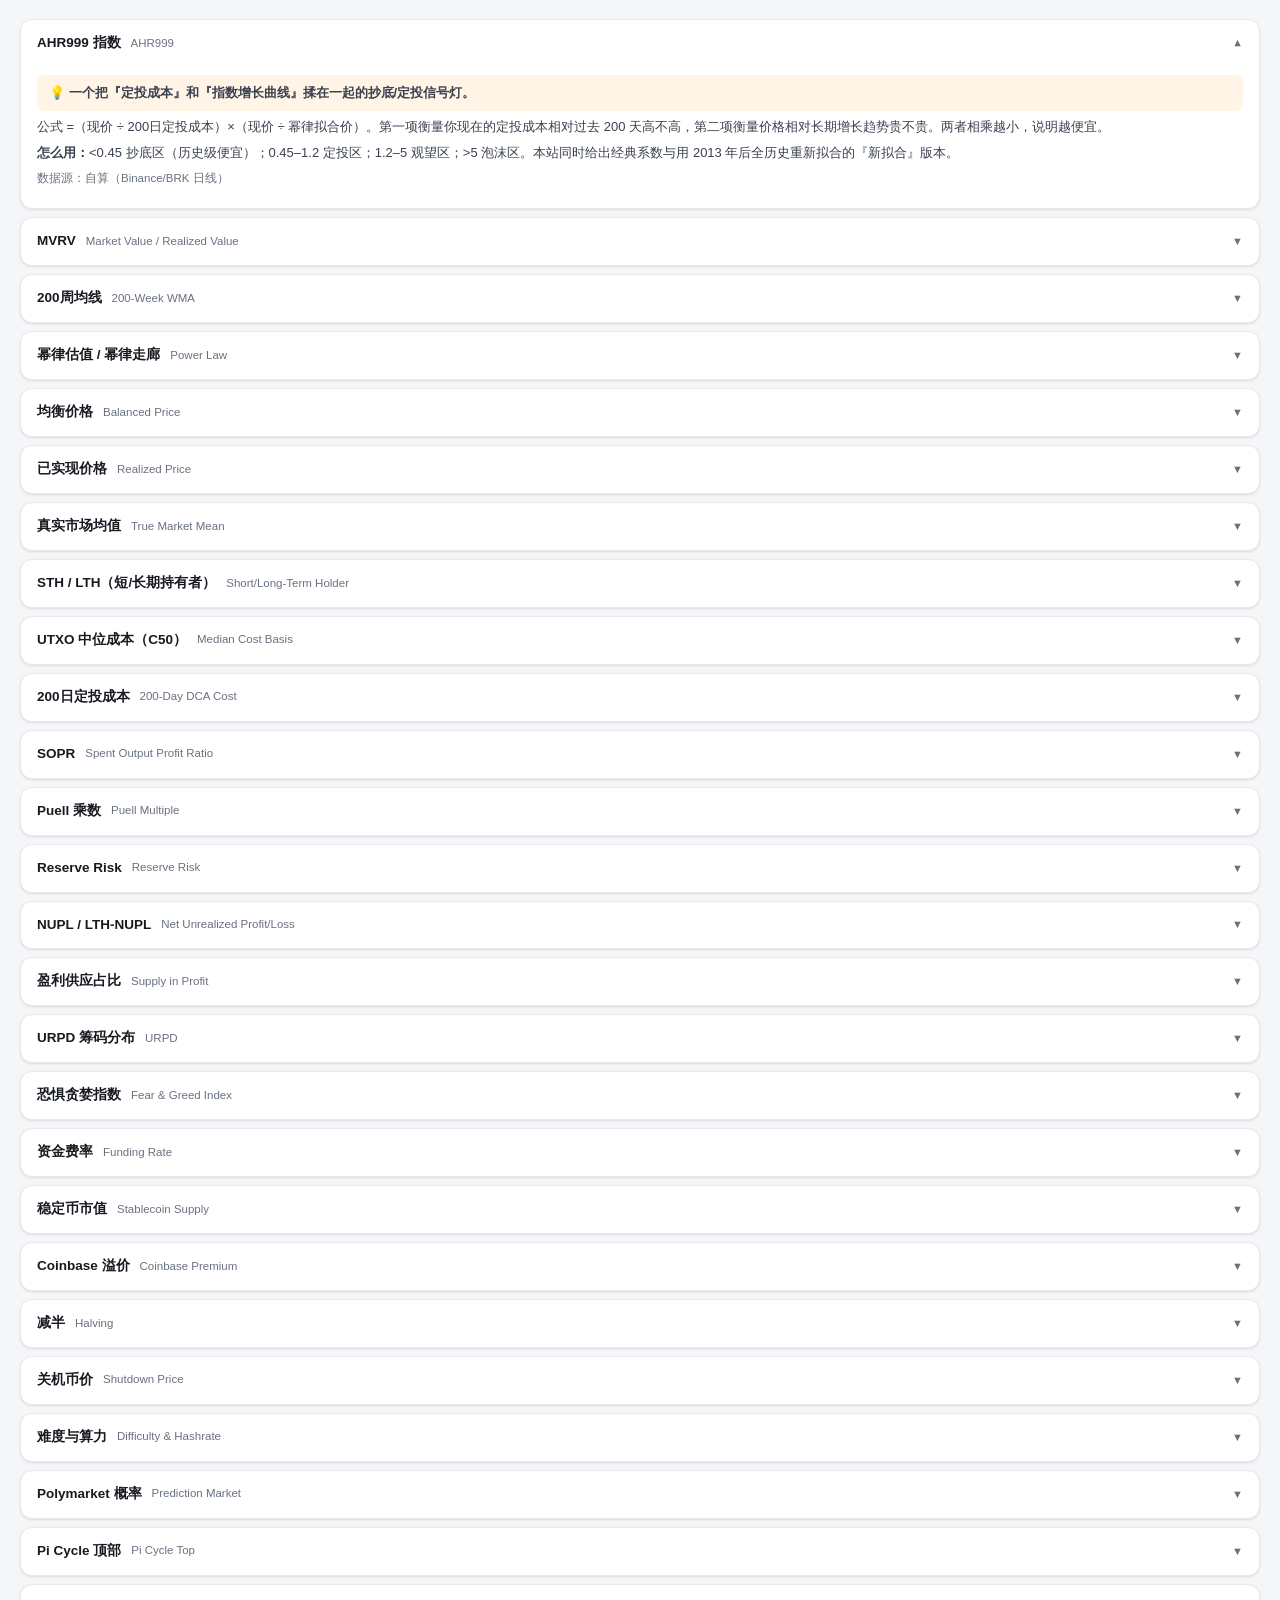
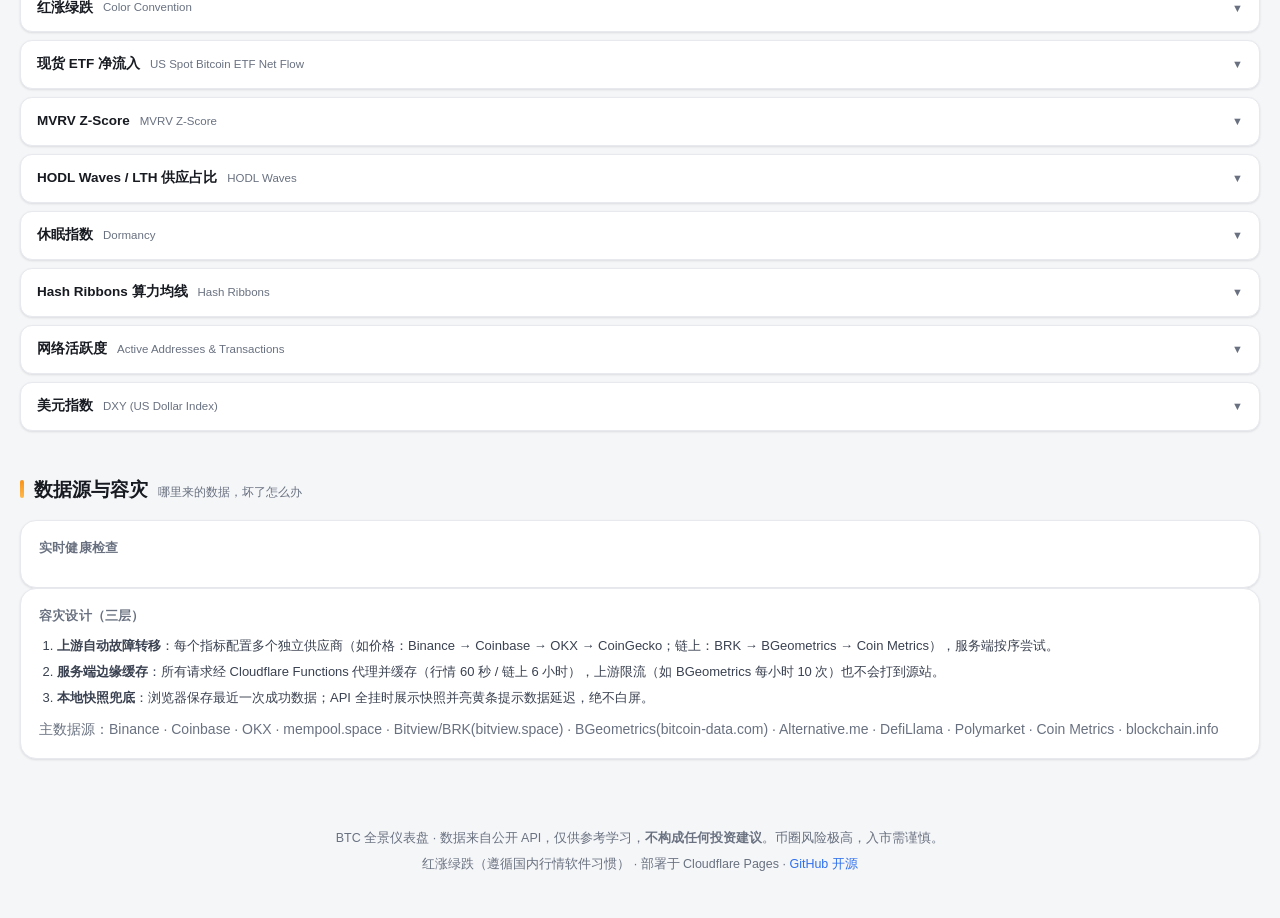
==== commit f009b86a: "新增宏观指标：美元指数 DXY - /api/dxy：Yahoo Finance ICE 美元指数 2 年日线为主源，欧央行参考汇率按官方权重自算为备源（公式已验证，与 ICE 误差 ~0.3%） -" ====
--- a/public/index.html
+++ b/public/index.html
@@ -144,6 +144,7 @@
     <div class="chart-grid">
       <div class="card chart-card"><div class="label">恐惧贪婪指数（2 年）<i class="tip" data-tip="情绪的长期摆动。绿色区（<25 极度恐惧）与红色区（>75 极度贪婪）常与阶段性底/顶重合。"></i></div><div id="c_fgi" class="chart" data-chart="fgi"></div></div>
       <div class="card chart-card"><div class="label">永续合约资金费率（30 天，OKX）<i class="tip" data-tip="永续合约多空双方每 8 小时互付的费用。持续为正且偏高=多头拥挤、杠杆过热；为负=空头拥挤，轧空风险。年化 = 费率 × 3 × 365。"></i></div><div id="c_funding" class="chart" data-chart="funding"></div></div>
+      <div class="card chart-card wide"><div class="label">美元指数 DXY × BTC（近 2 年）<i class="tip" data-tip="DXY 衡量美元对一篮子主要货币的强弱。BTC 以美元计价：美元走强（全球美元流动性收紧）时风险资产普遍承压，美元走弱（降息/放水周期）则顺风。两线叠在一起看『跷跷板』最直观。"></i></div><div id="c_dxy" class="chart" data-chart="dxy"></div></div>
       <div class="card chart-card wide"><div class="label">稳定币市值（USDT + USDC，近 180 天）<i class="tip" data-tip="场外『子弹』的总量。稳定币市值持续增长=新资金流入加密市场；停滞/下降=增量枯竭。30 天变化是最直观的弹药指标。"></i></div><div id="c_stables" class="chart" data-chart="stables"></div></div>
       <div class="card wide"><div class="label">Polymarket 预测市场：2026 年内比特币触及各价位的概率 <i class="tip" data-tip="真金白银押注出来的概率（结算于 Binance 价格）。比多数分析师嘴上的预测更『诚实』。"></i></div><div id="pmBox" class="pm-box"></div></div>
     </div>
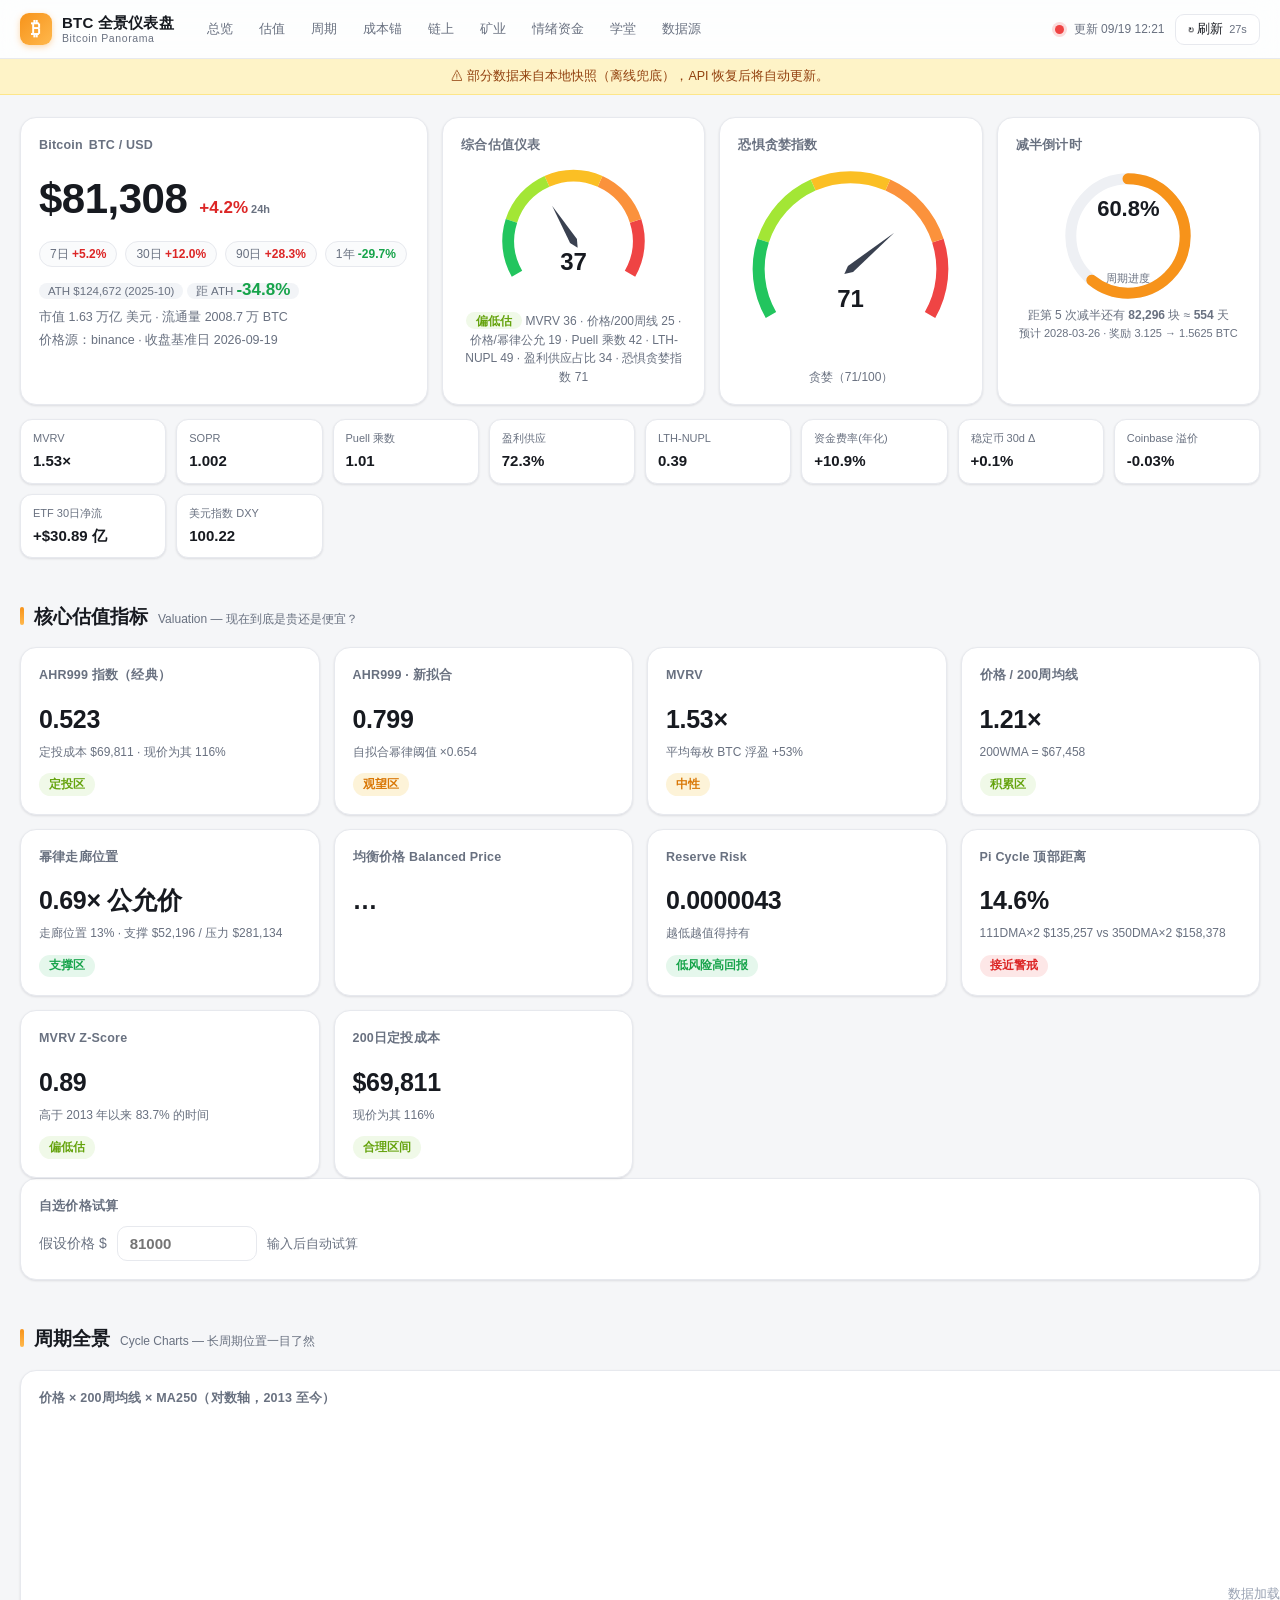
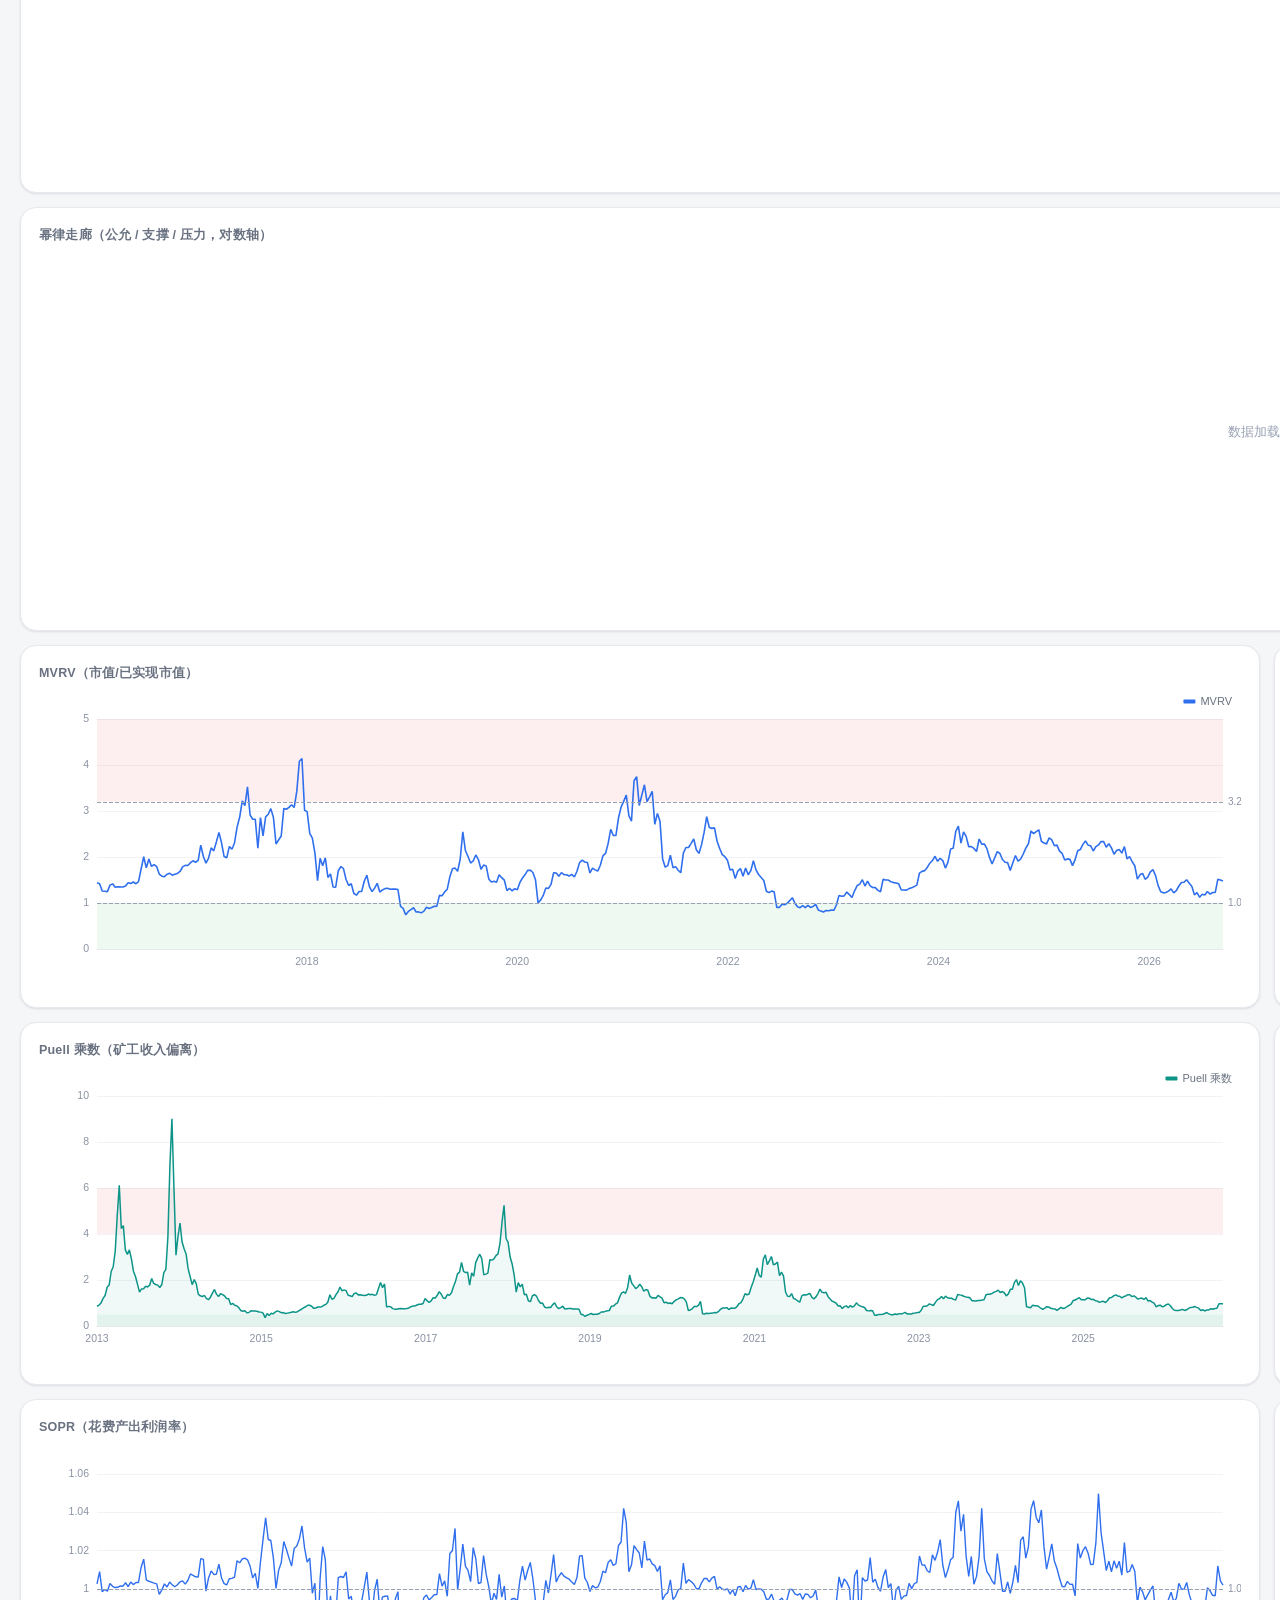
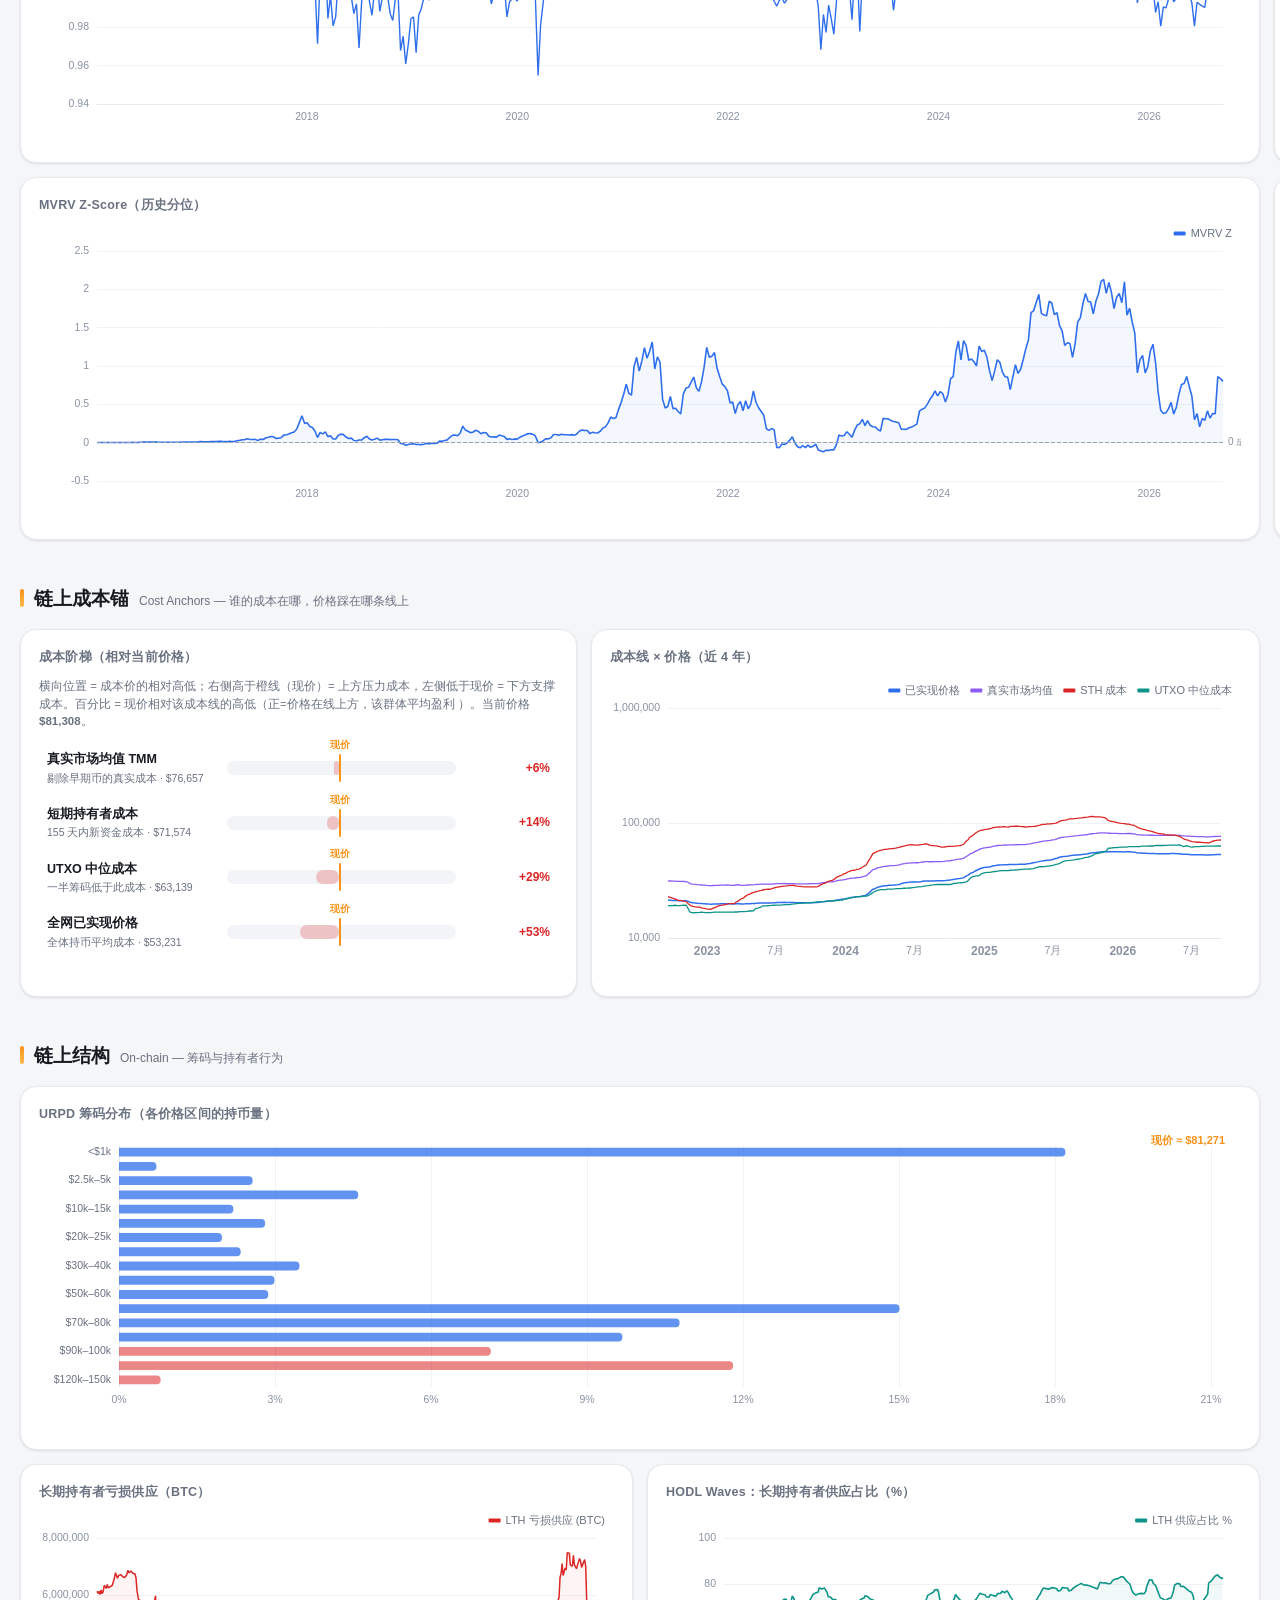
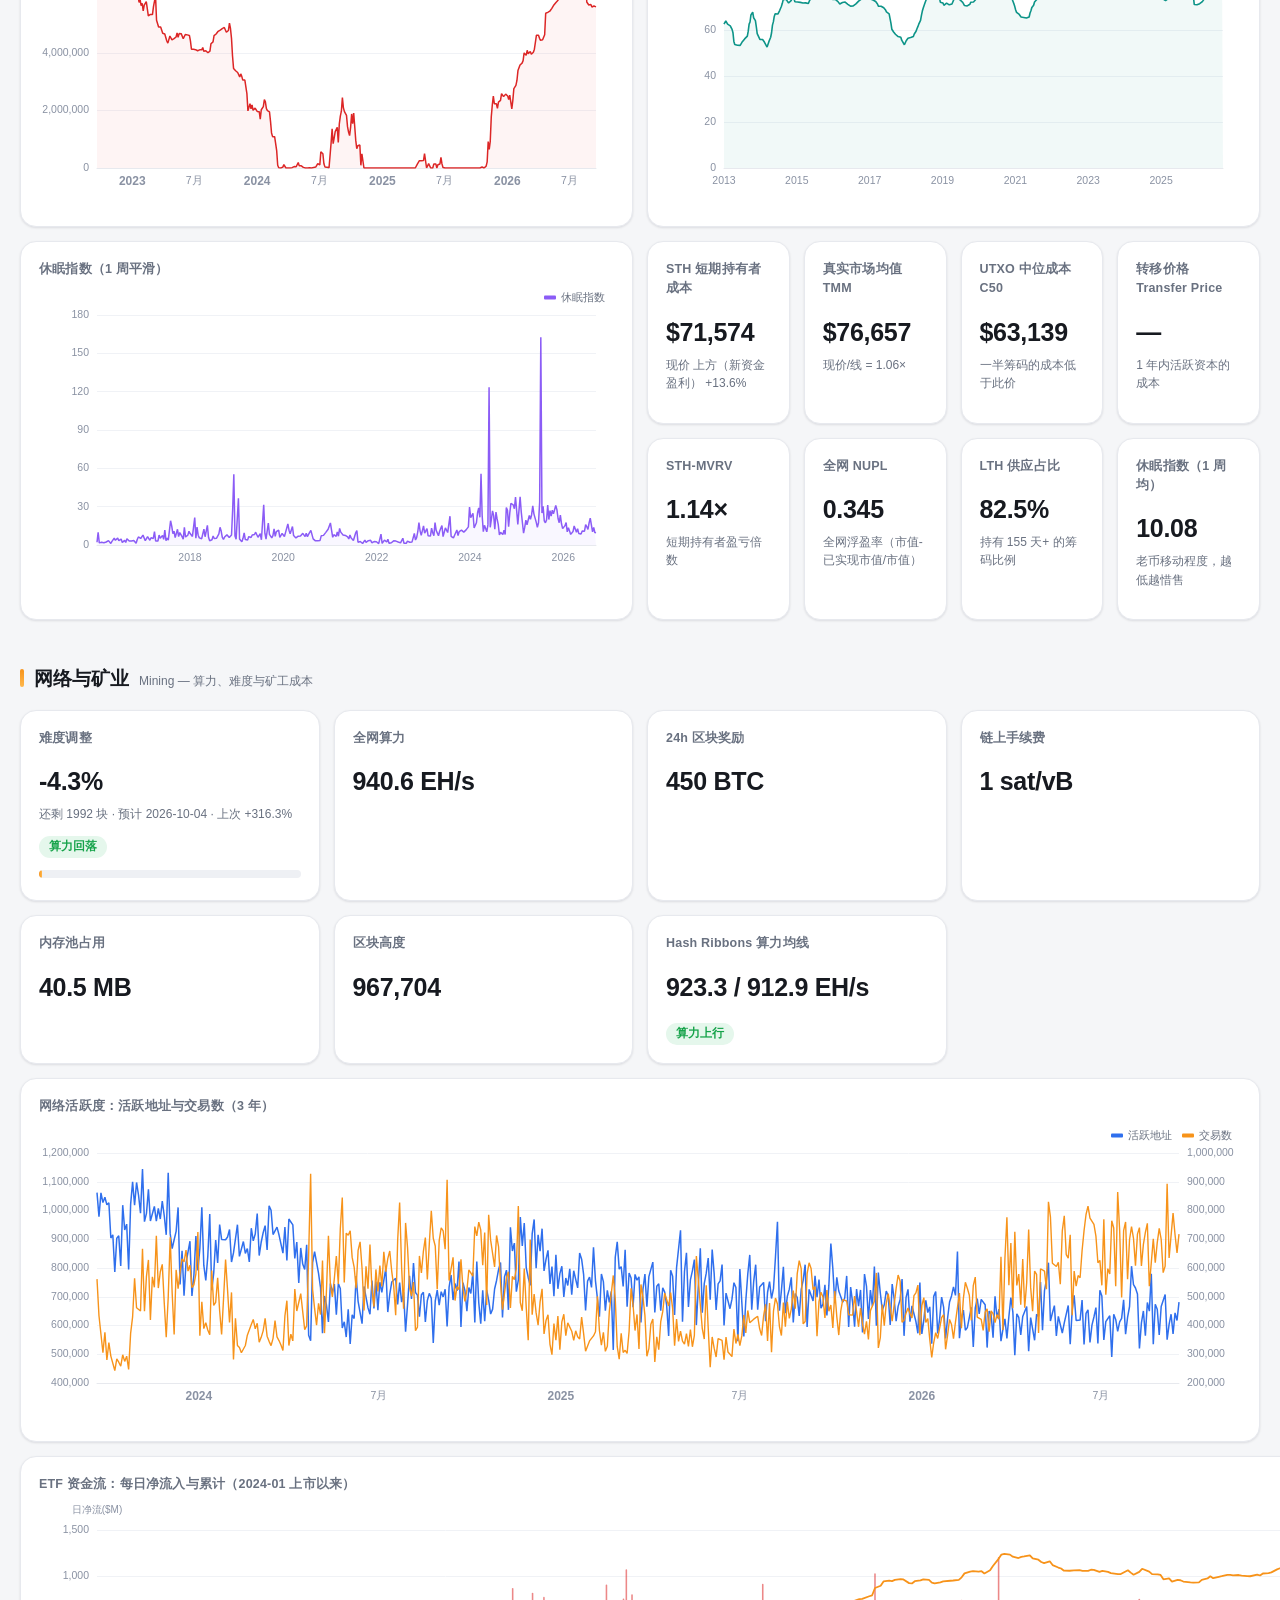
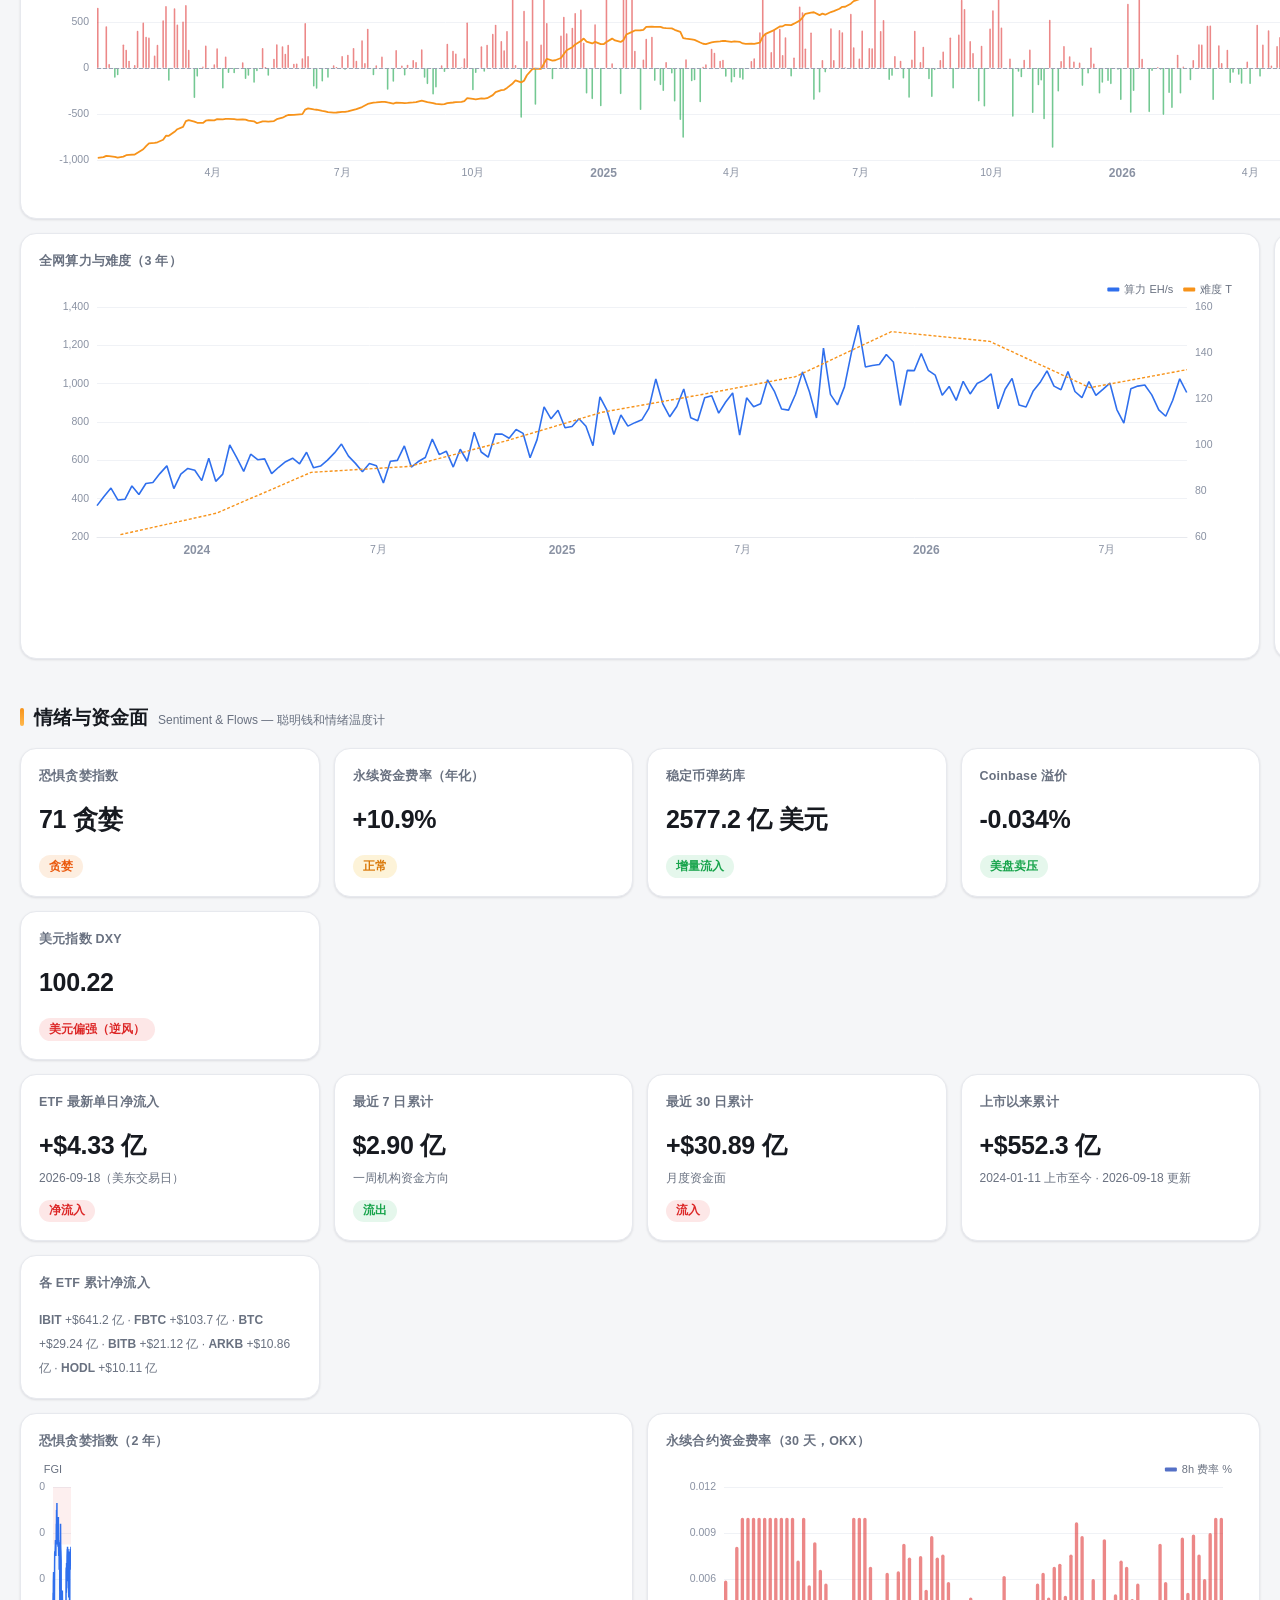
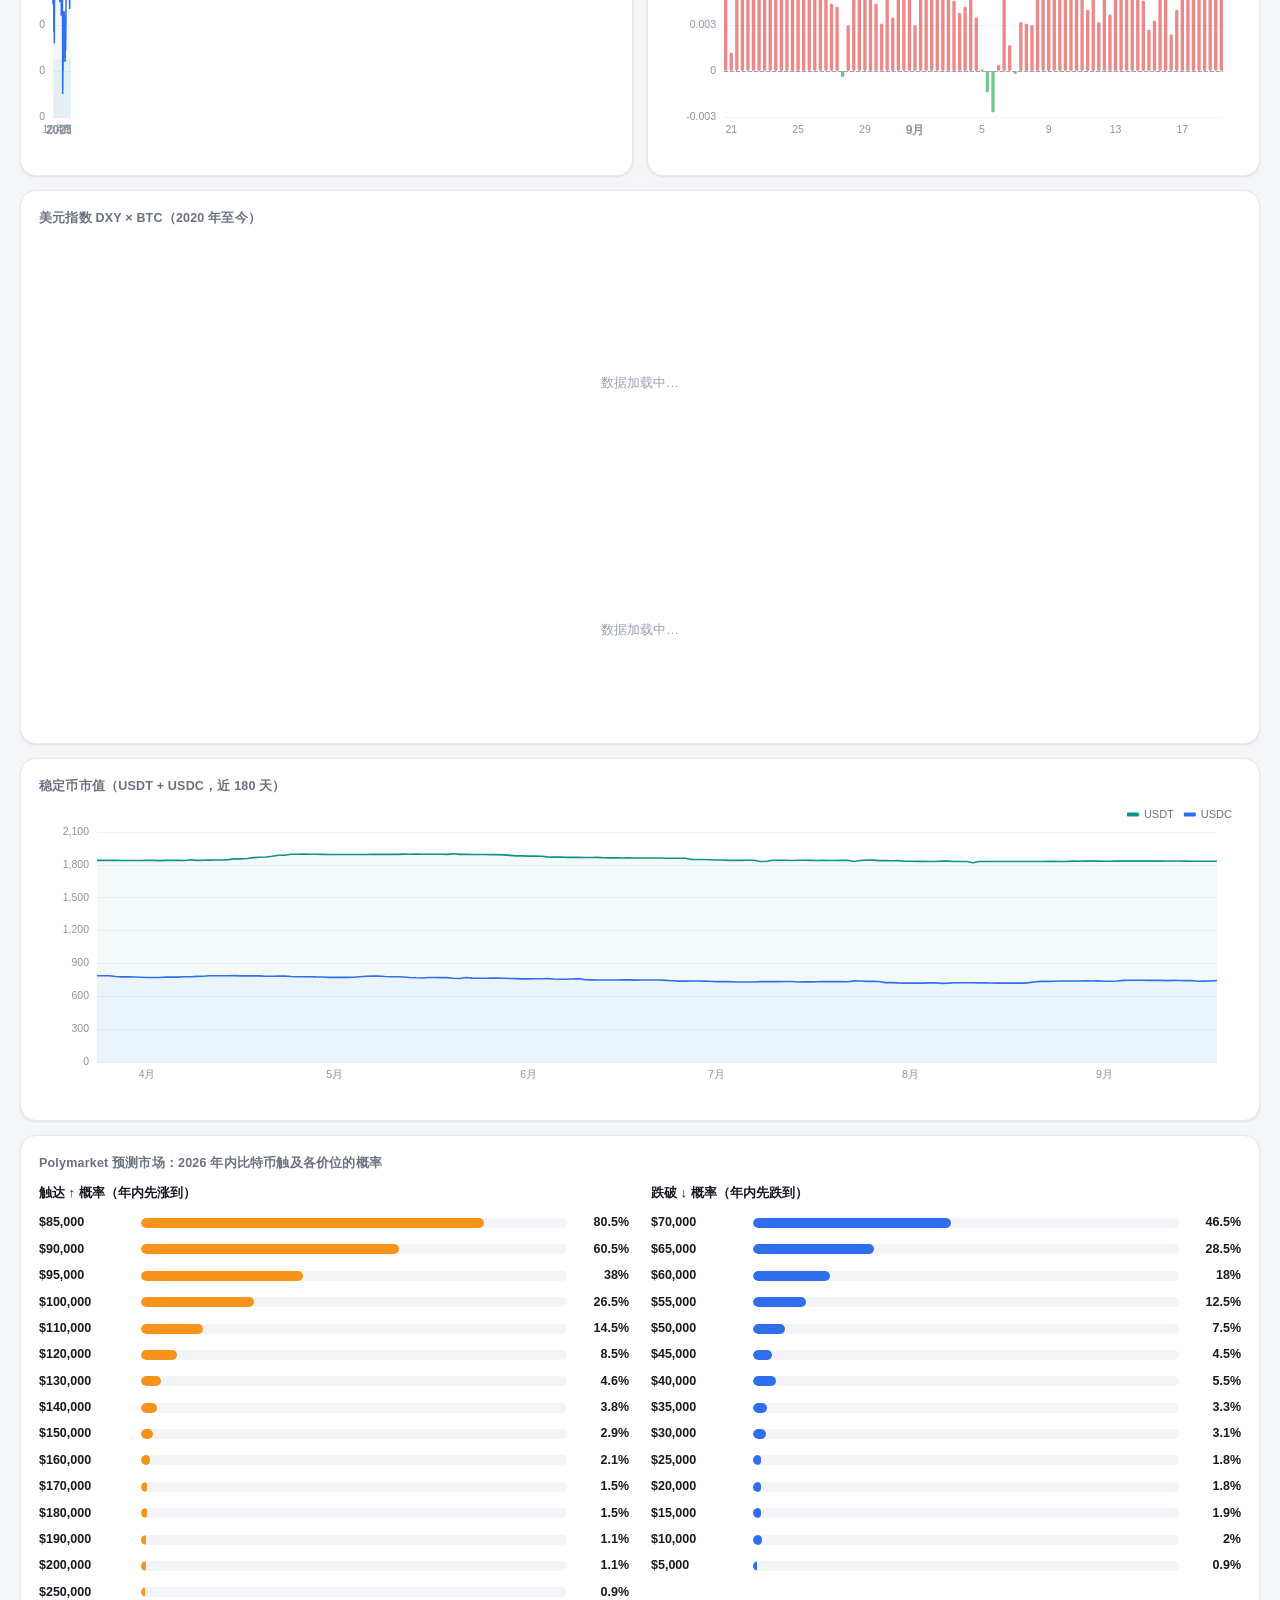
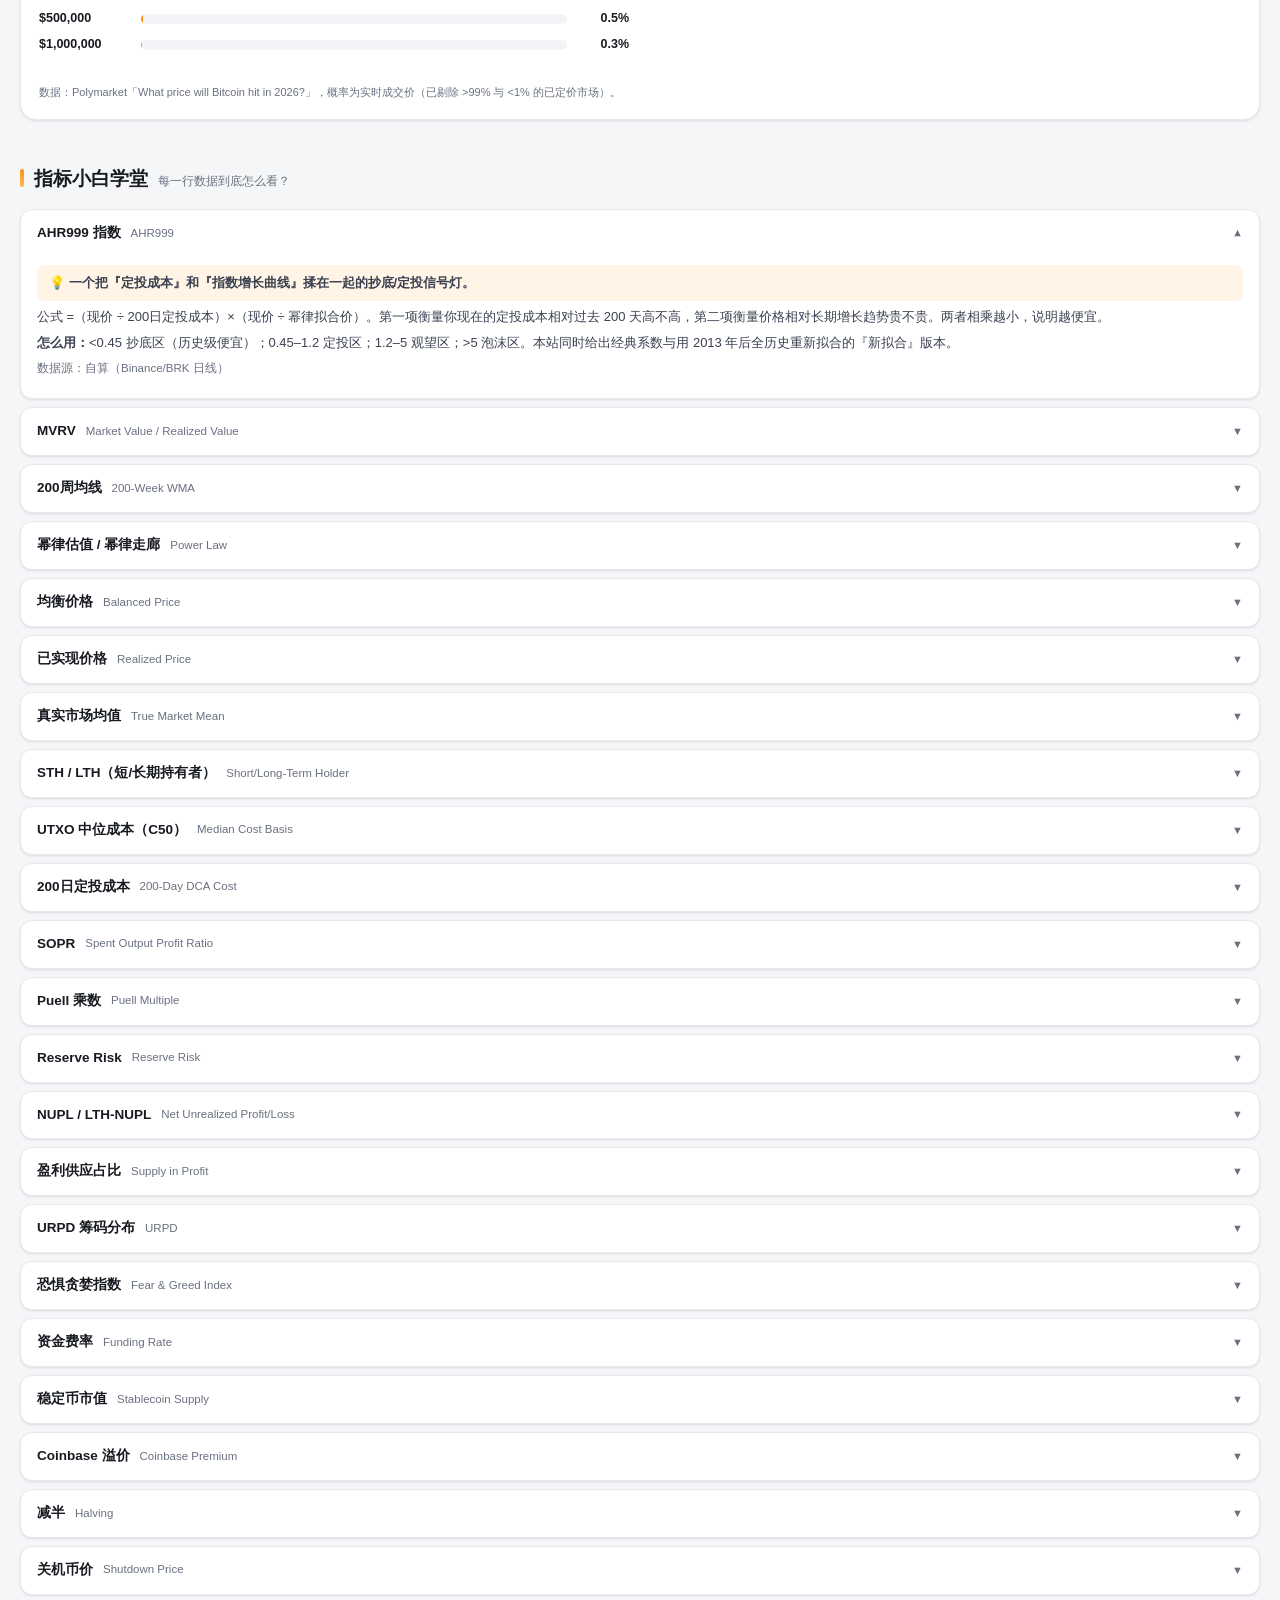
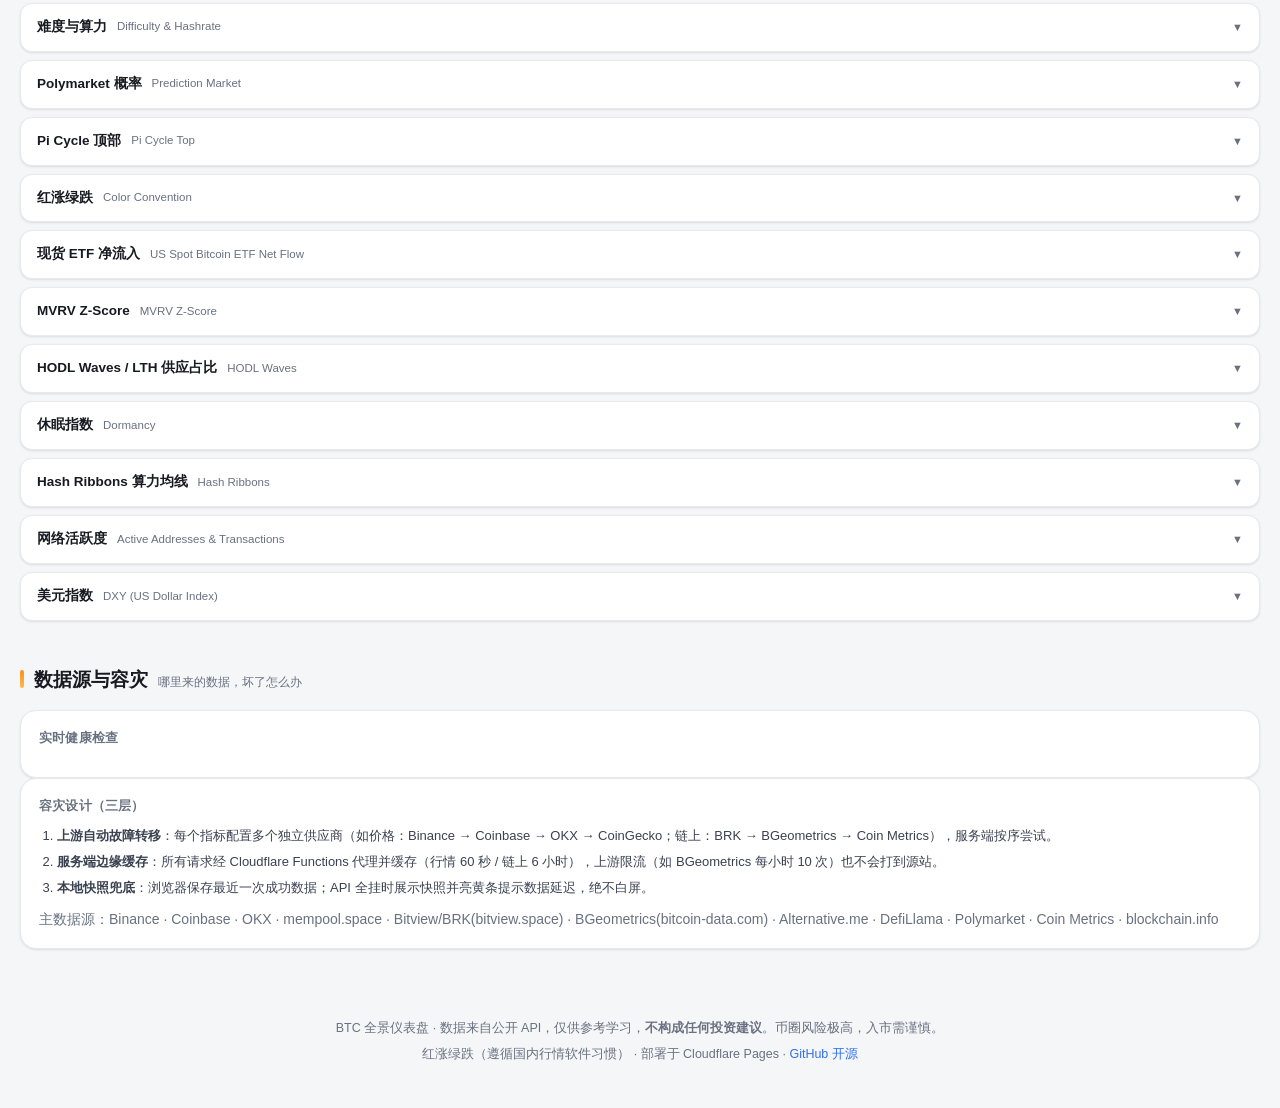
==== commit 0a80fe1e: "DXY×BTC 图表重构：2020年至今、固定BTC刻度、滚动相关性、缩放联动 - 数据窗口从近2年改为2020-01-01至今（Yahoo period1 固定锚定，ECB 备源同步） - 新增 3" ====
--- a/public/index.html
+++ b/public/index.html
@@ -144,7 +144,7 @@
     <div class="chart-grid">
       <div class="card chart-card"><div class="label">恐惧贪婪指数（2 年）<i class="tip" data-tip="情绪的长期摆动。绿色区（<25 极度恐惧）与红色区（>75 极度贪婪）常与阶段性底/顶重合。"></i></div><div id="c_fgi" class="chart" data-chart="fgi"></div></div>
       <div class="card chart-card"><div class="label">永续合约资金费率（30 天，OKX）<i class="tip" data-tip="永续合约多空双方每 8 小时互付的费用。持续为正且偏高=多头拥挤、杠杆过热；为负=空头拥挤，轧空风险。年化 = 费率 × 3 × 365。"></i></div><div id="c_funding" class="chart" data-chart="funding"></div></div>
-      <div class="card chart-card wide"><div class="label">美元指数 DXY × BTC（近 2 年）<i class="tip" data-tip="DXY 衡量美元对一篮子主要货币的强弱。BTC 以美元计价：美元走强（全球美元流动性收紧）时风险资产普遍承压，美元走弱（降息/放水周期）则顺风。两线叠在一起看『跷跷板』最直观。"></i></div><div id="c_dxy" class="chart" data-chart="dxy"></div></div>
+      <div class="card chart-card wide"><div class="label">美元指数 DXY × BTC（2020 年至今）<i class="tip" data-tip="DXY 衡量美元对一篮子主要货币的强弱，BTC 以美元计价：美元走强（流动性收紧）时风险资产普遍承压，美元走弱（降息/放水）则顺风。图上两线反向走 = 『跷跷板』常态；两线同向走 = 美元参考性失灵期。2020 年至今完整覆盖了放水牛市与加息熊市两轮周期。下方小图为 30/90 日滚动相关性：0 以下（绿区）美元是有效参考，0 以上（红区）另有主导因素。主图与小图缩放联动：拖动底部滑块或在图上滚轮/双指缩放查看细节。"></i></div><div id="dxyNote" class="dxy-note muted"></div><div id="c_dxy" class="chart" data-chart="dxy"></div><div id="c_dxyCorr" class="chart dxy-corr" data-chart="dxyCorr"></div></div>
       <div class="card chart-card wide"><div class="label">稳定币市值（USDT + USDC，近 180 天）<i class="tip" data-tip="场外『子弹』的总量。稳定币市值持续增长=新资金流入加密市场；停滞/下降=增量枯竭。30 天变化是最直观的弹药指标。"></i></div><div id="c_stables" class="chart" data-chart="stables"></div></div>
       <div class="card wide"><div class="label">Polymarket 预测市场：2026 年内比特币触及各价位的概率 <i class="tip" data-tip="真金白银押注出来的概率（结算于 Binance 价格）。比多数分析师嘴上的预测更『诚实』。"></i></div><div id="pmBox" class="pm-box"></div></div>
     </div>
--- a/public/assets/style.css
+++ b/public/assets/style.css
@@ -134,6 +134,9 @@
 .chart-grid .wide { grid-column: span 2; }
 .chart-card:first-child, .chart-grid > .card:first-child { margin-top: 0; }
 .chart { height: 300px; }
+.chart.dxy-corr { height: 190px; margin-top: 2px; }
+.dxy-note { font-size: 11.5px; margin: -2px 0 4px; }
+.dxy-note b { color: var(--text); }
 .chart.tall { height: 360px; }
 .chart-card .label { margin-bottom: 6px; }
 
